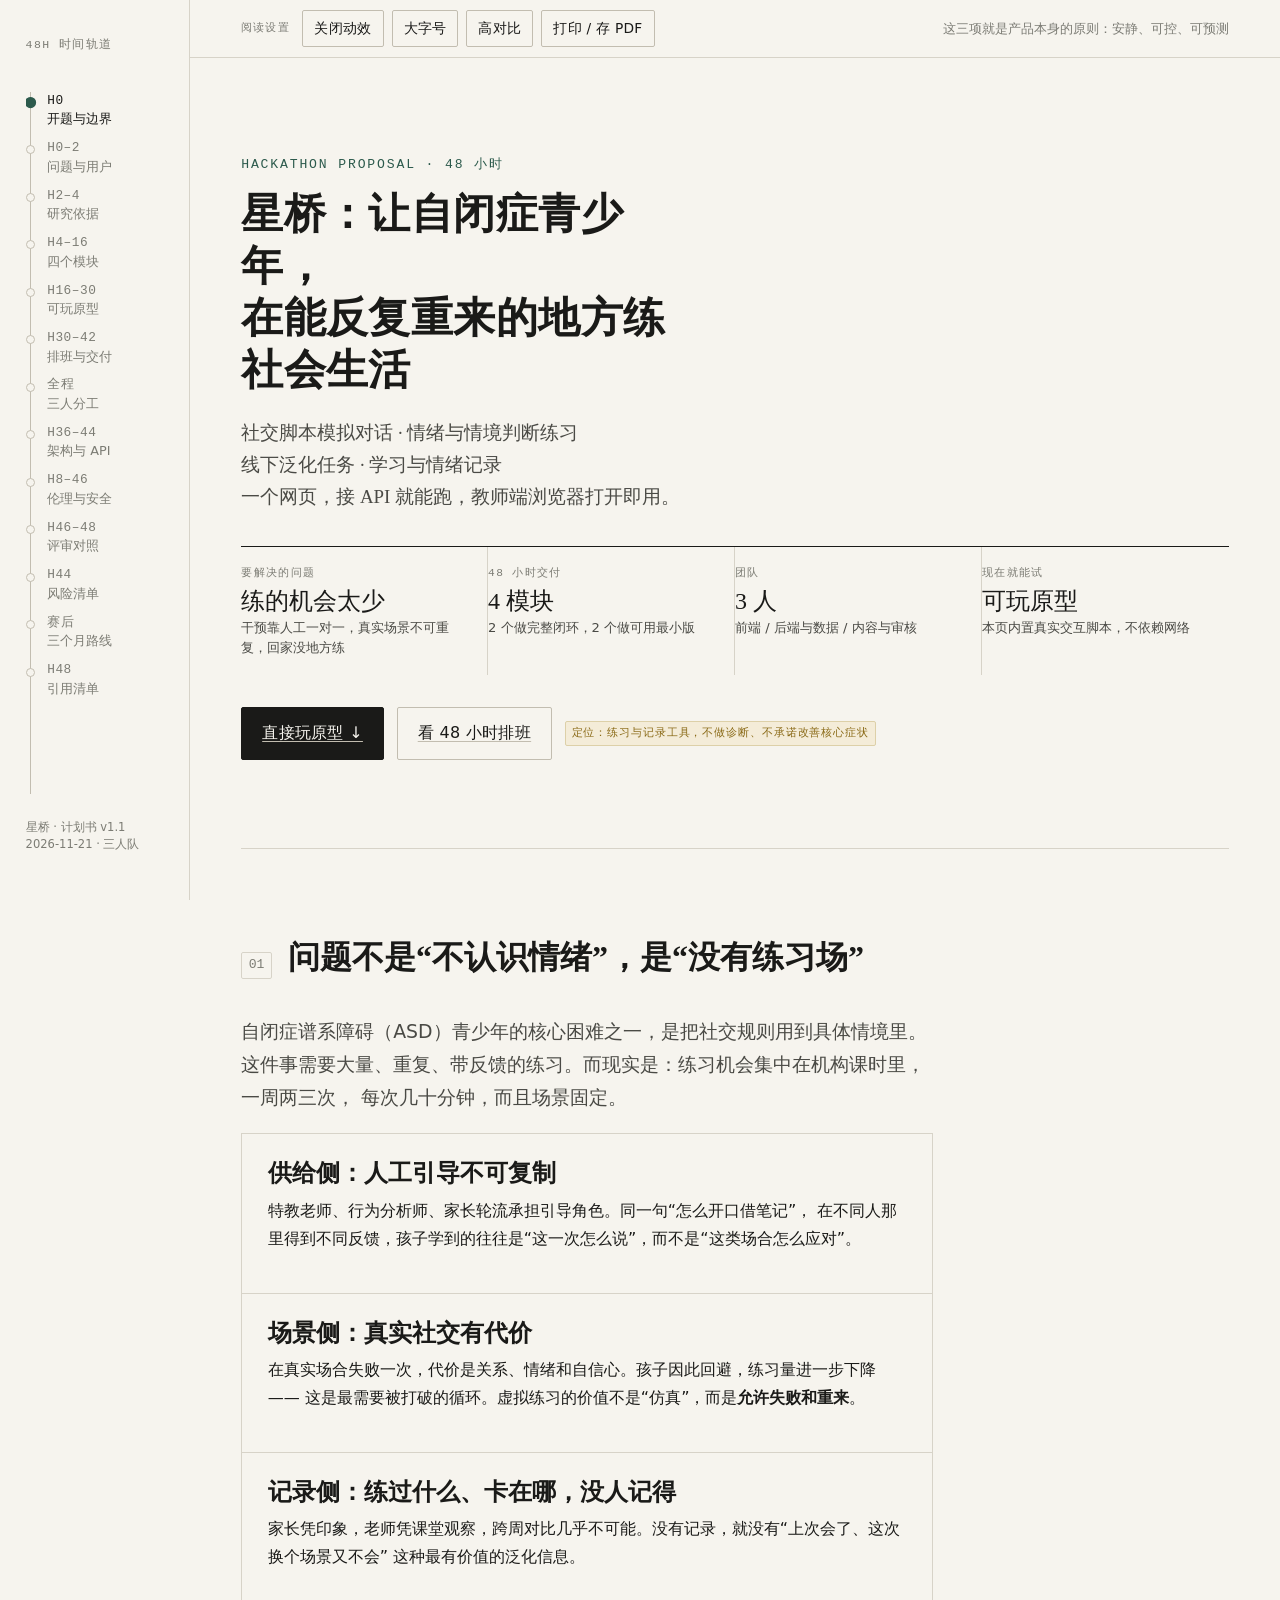
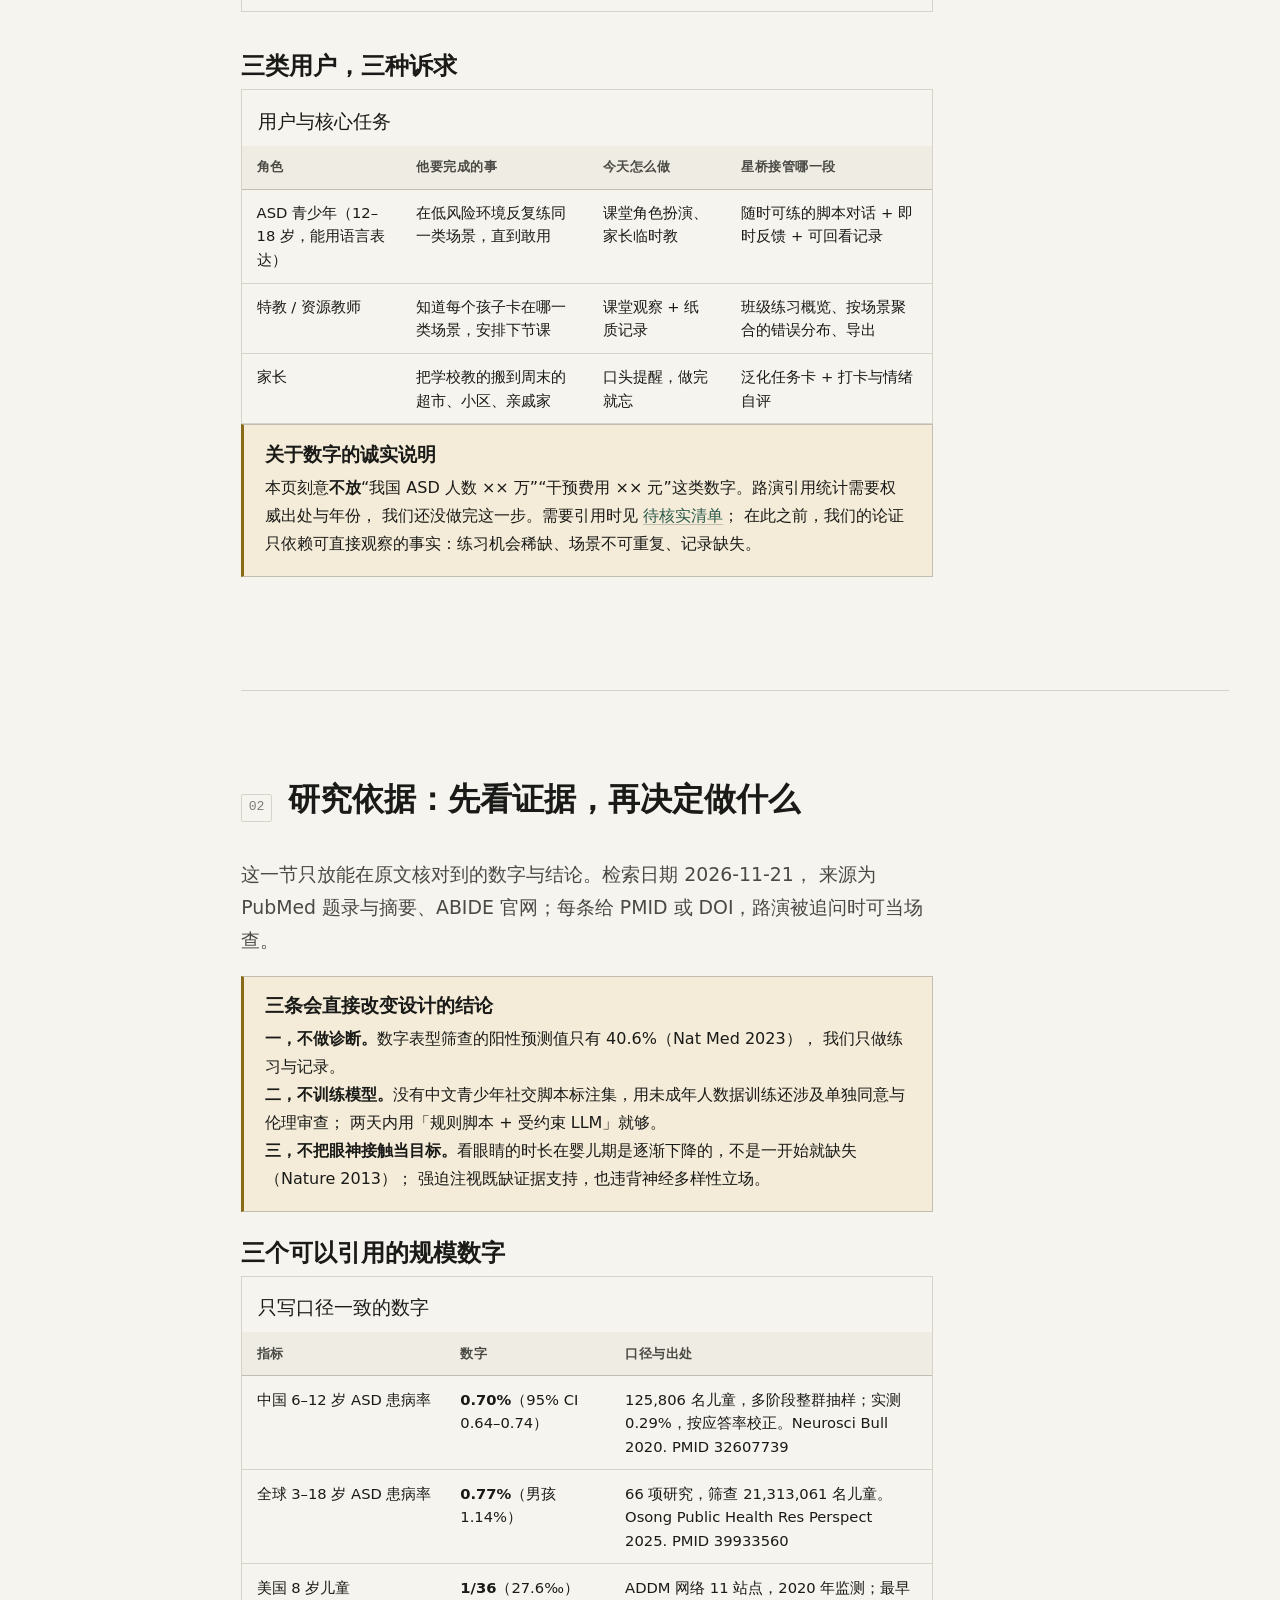
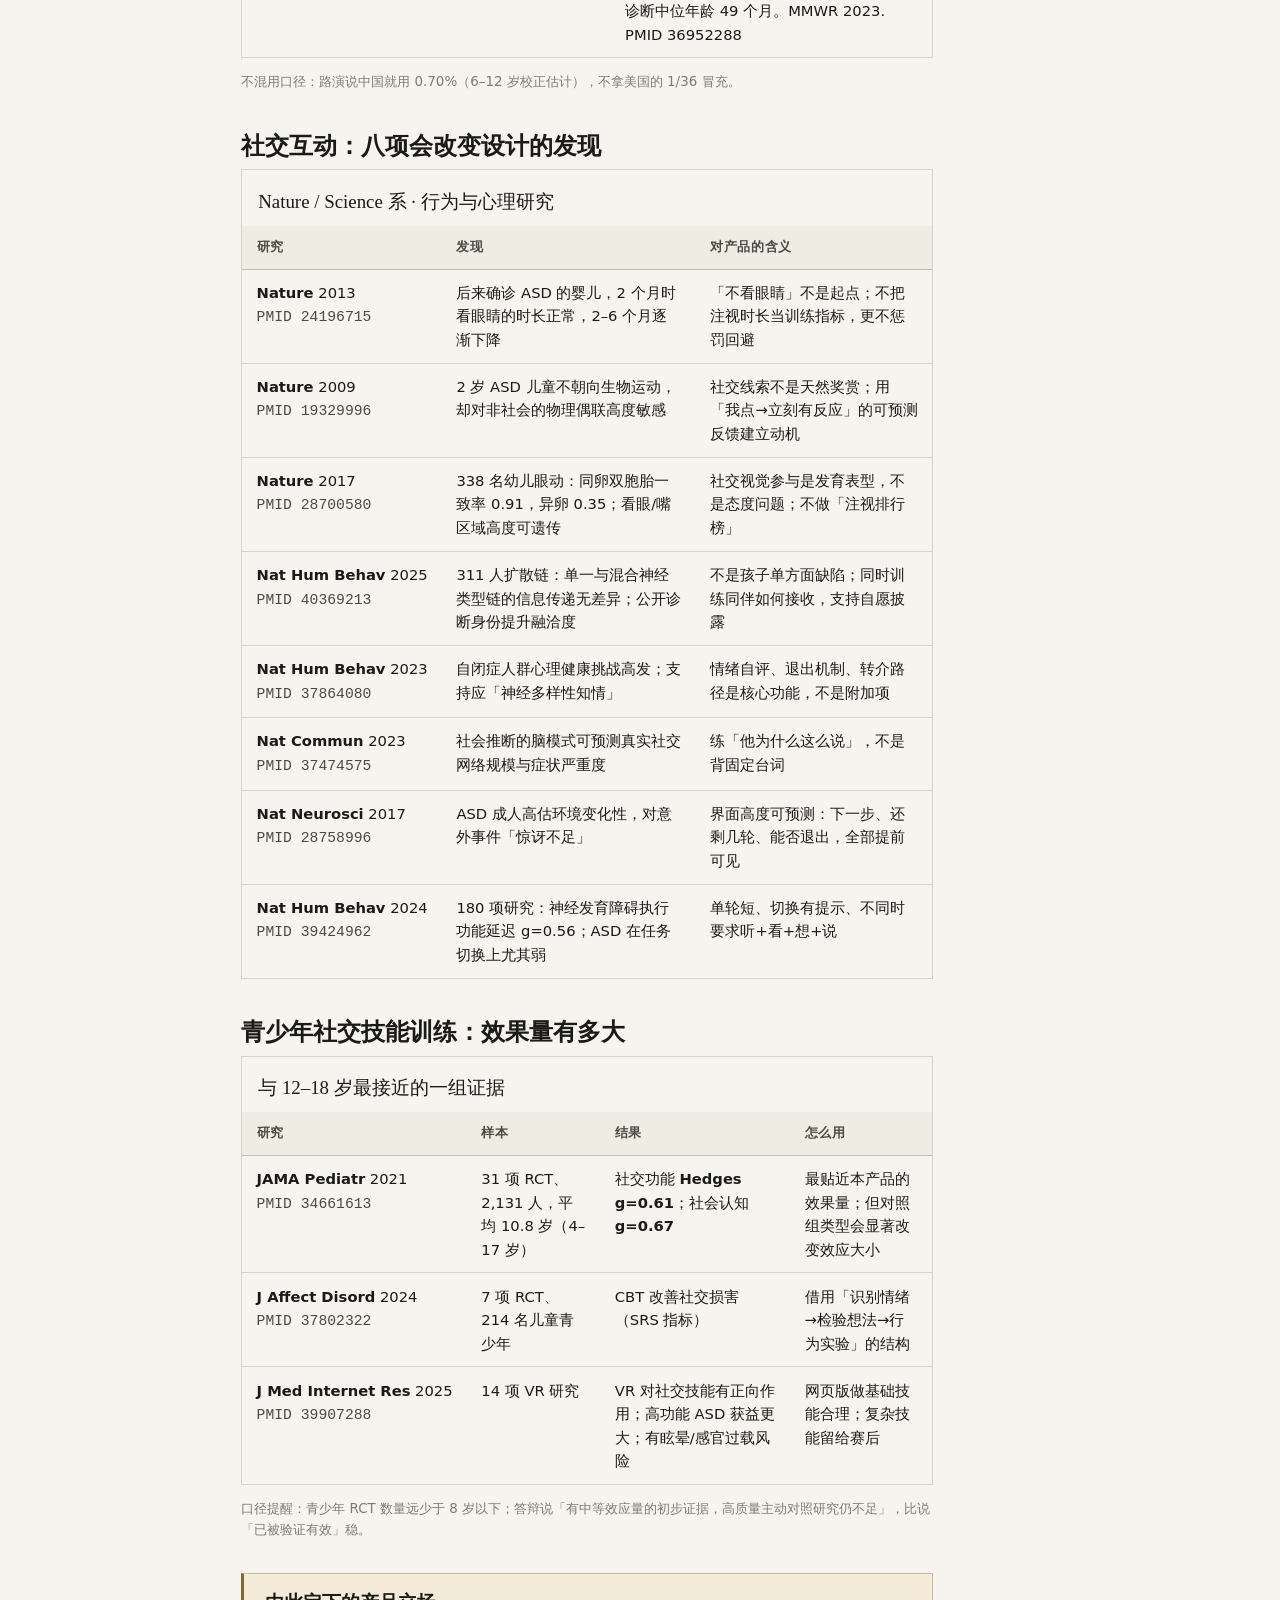
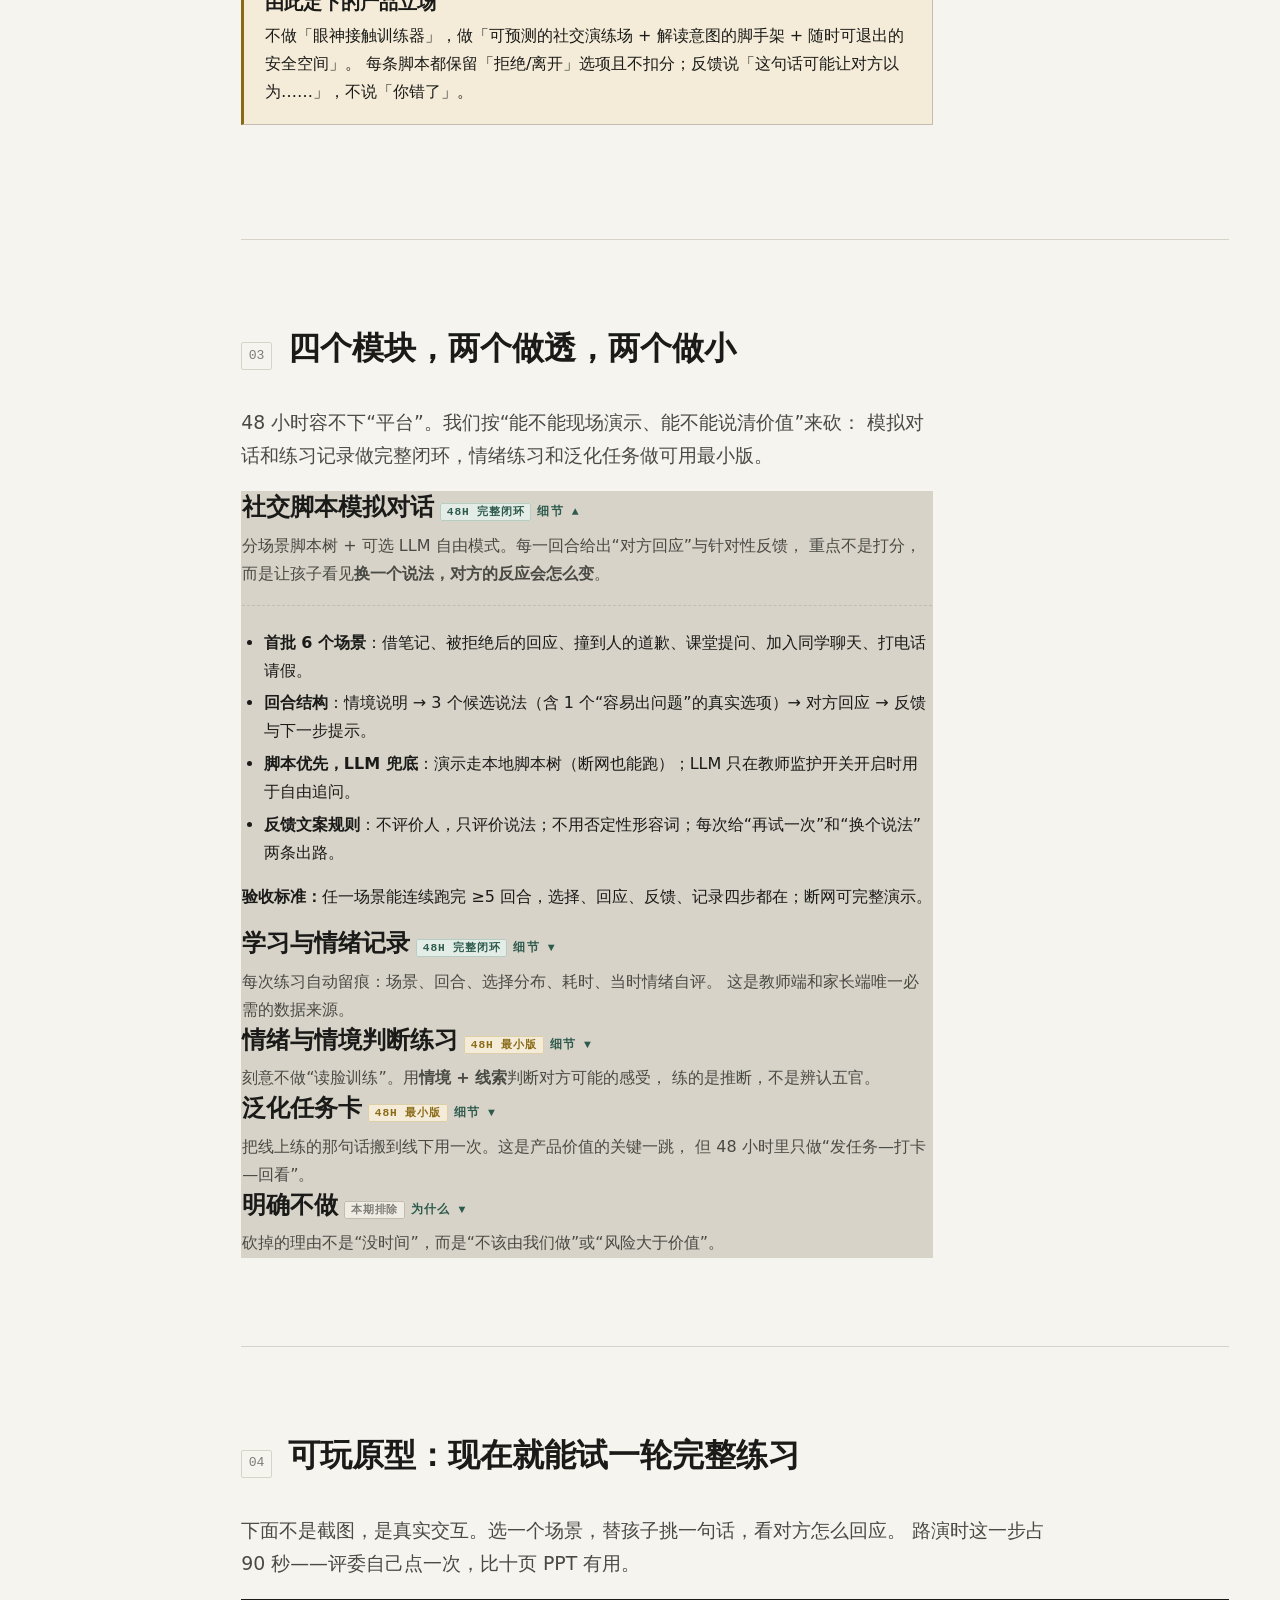
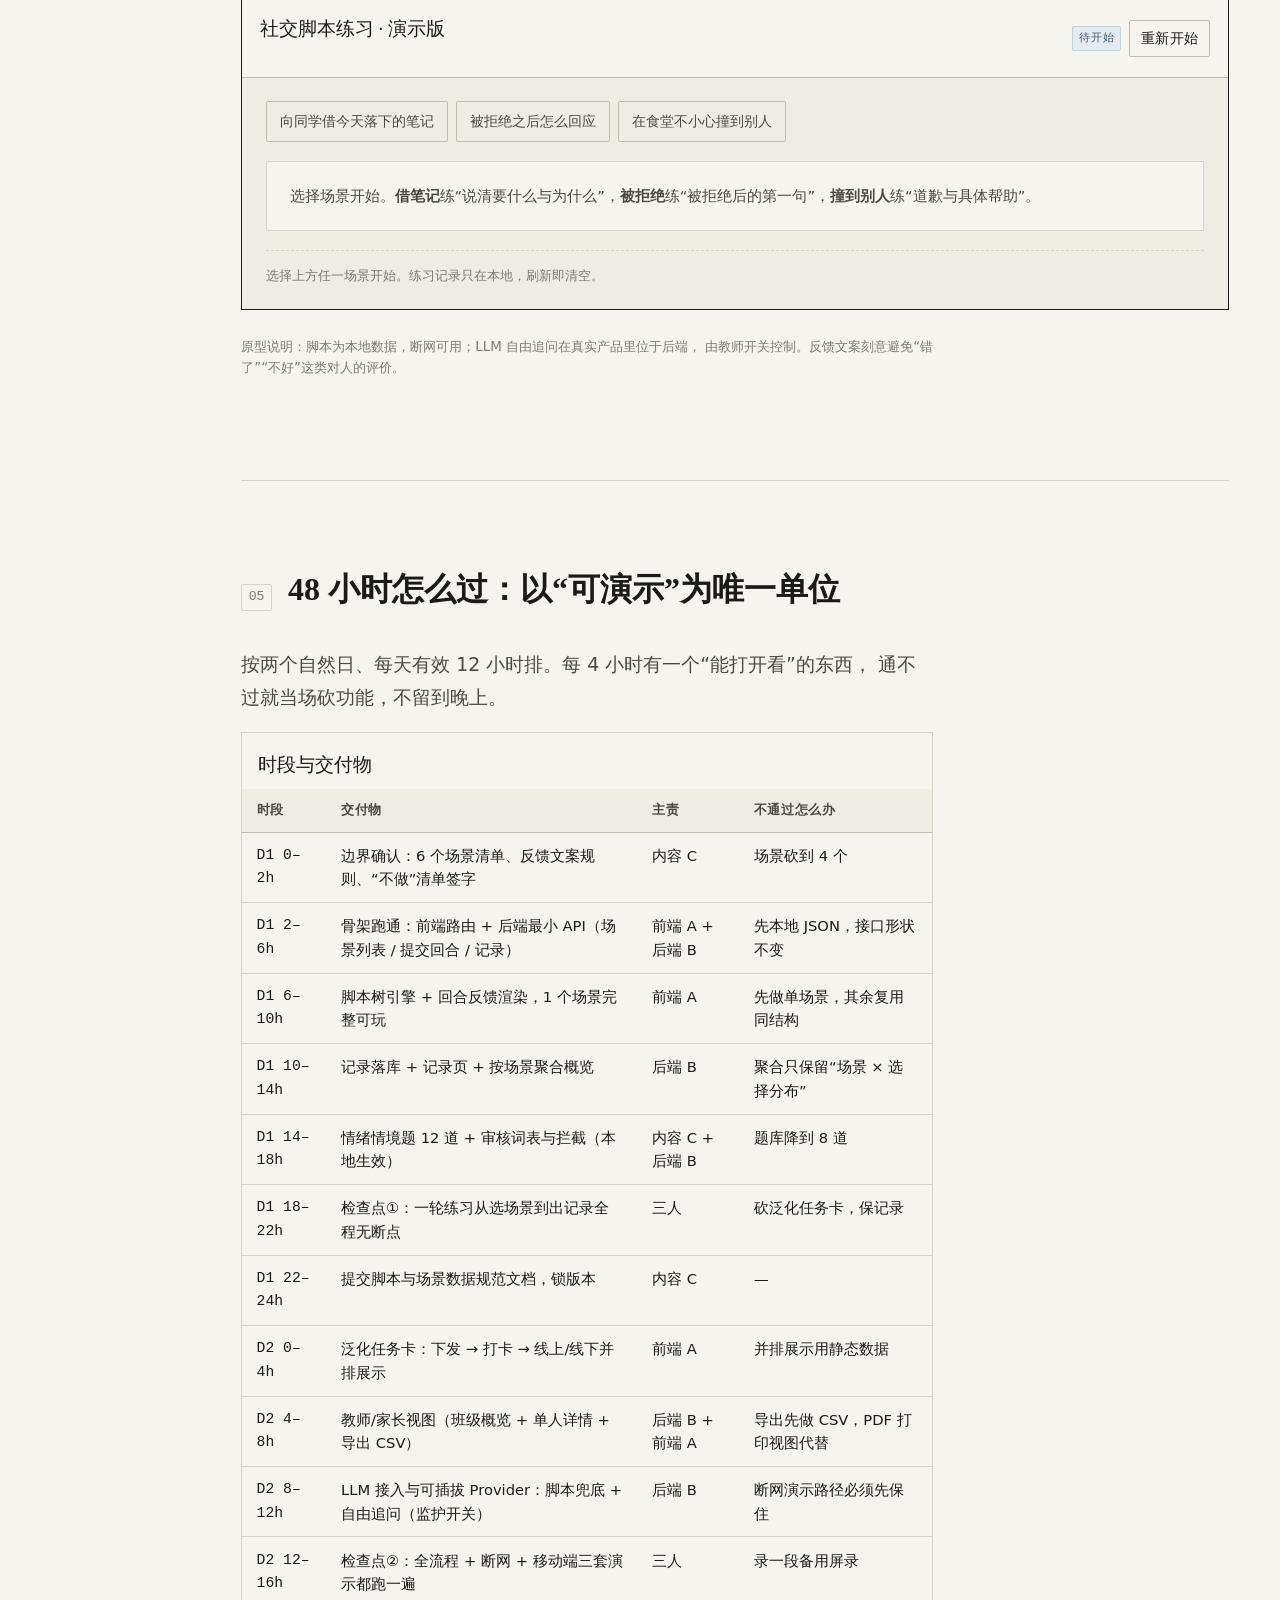
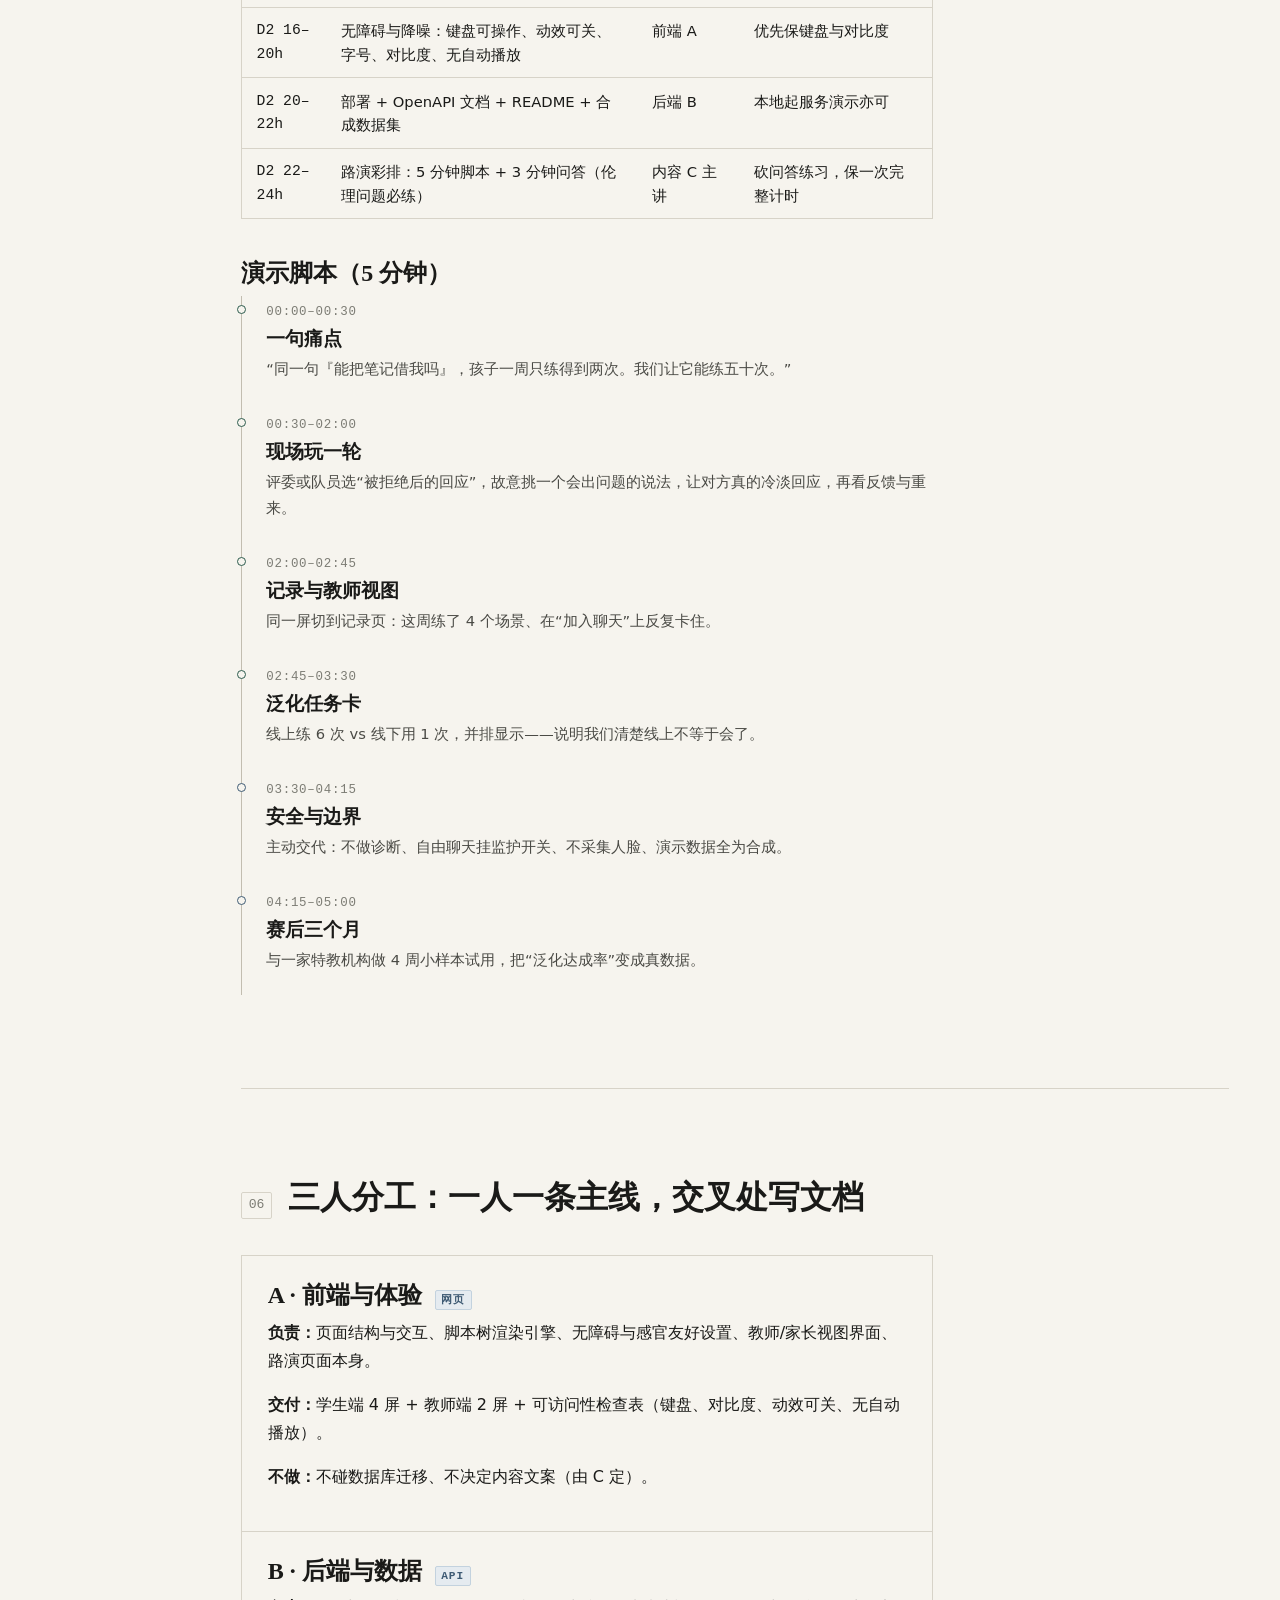
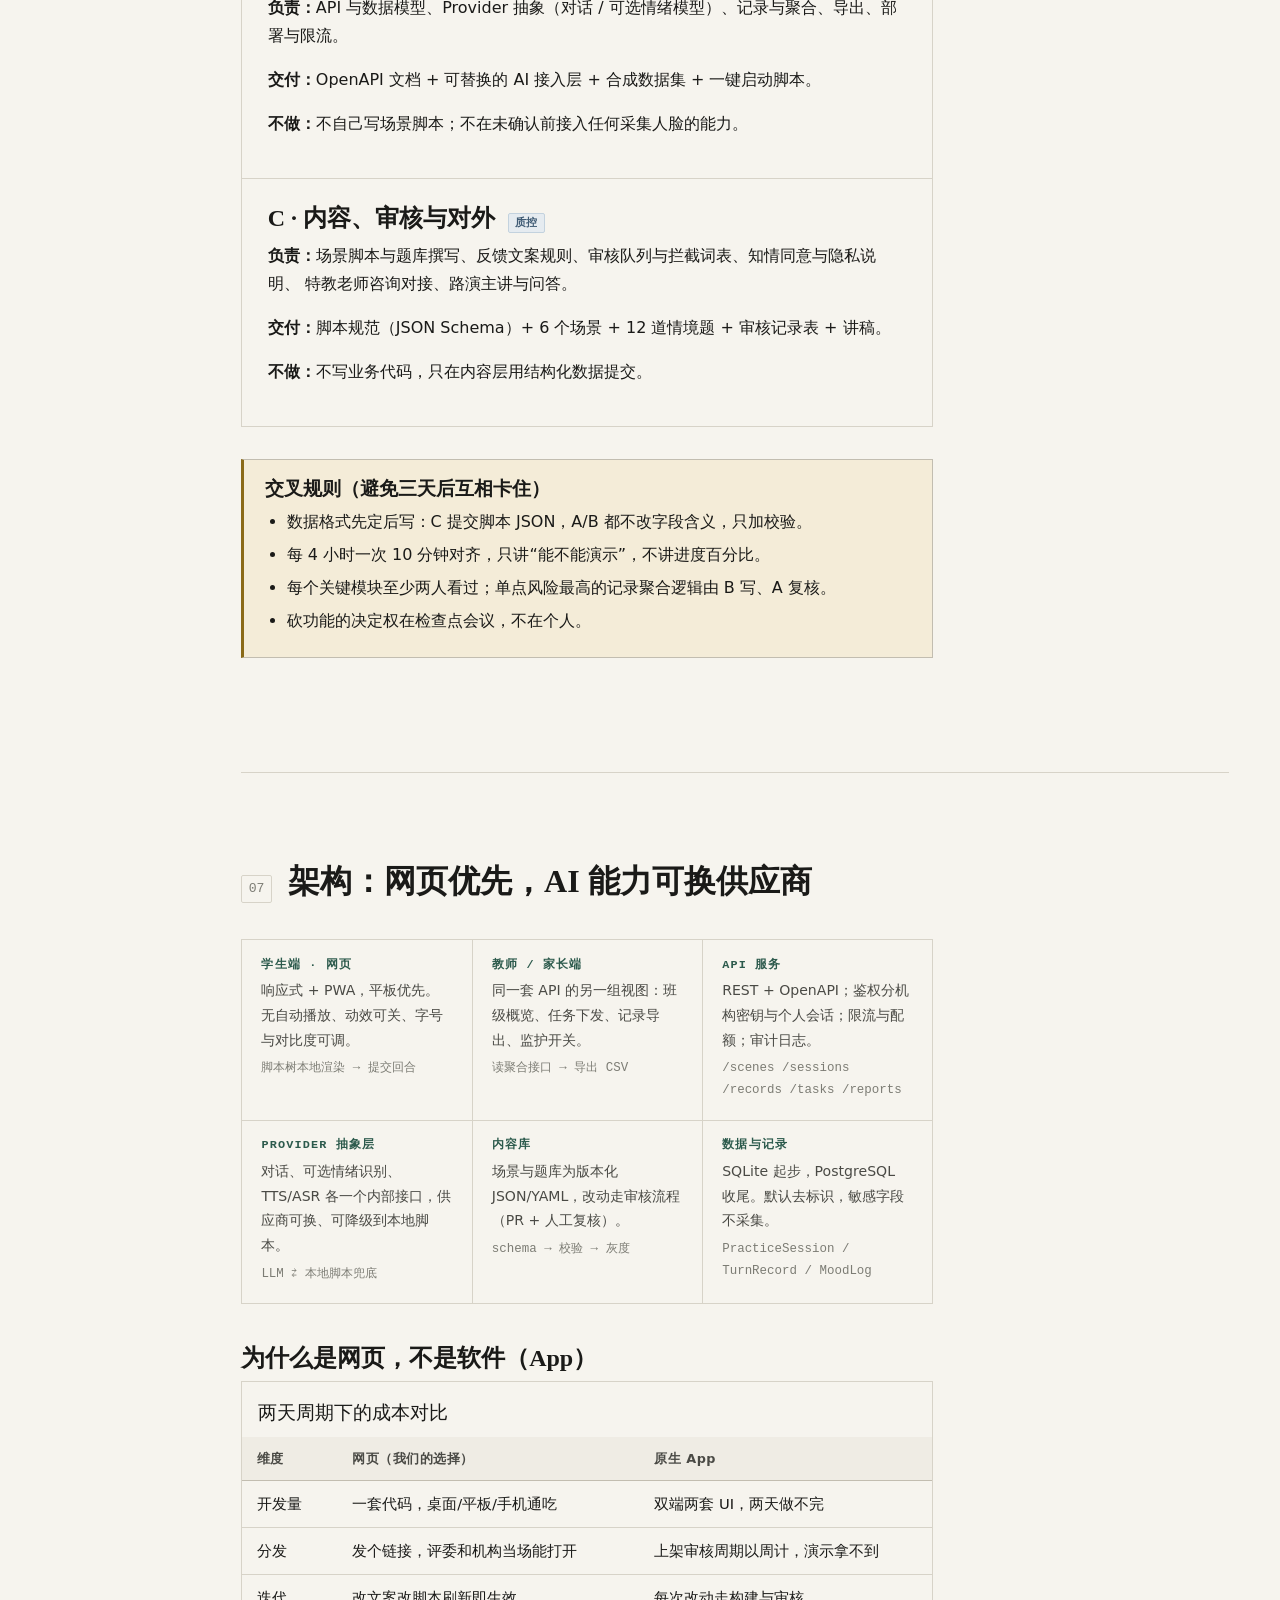
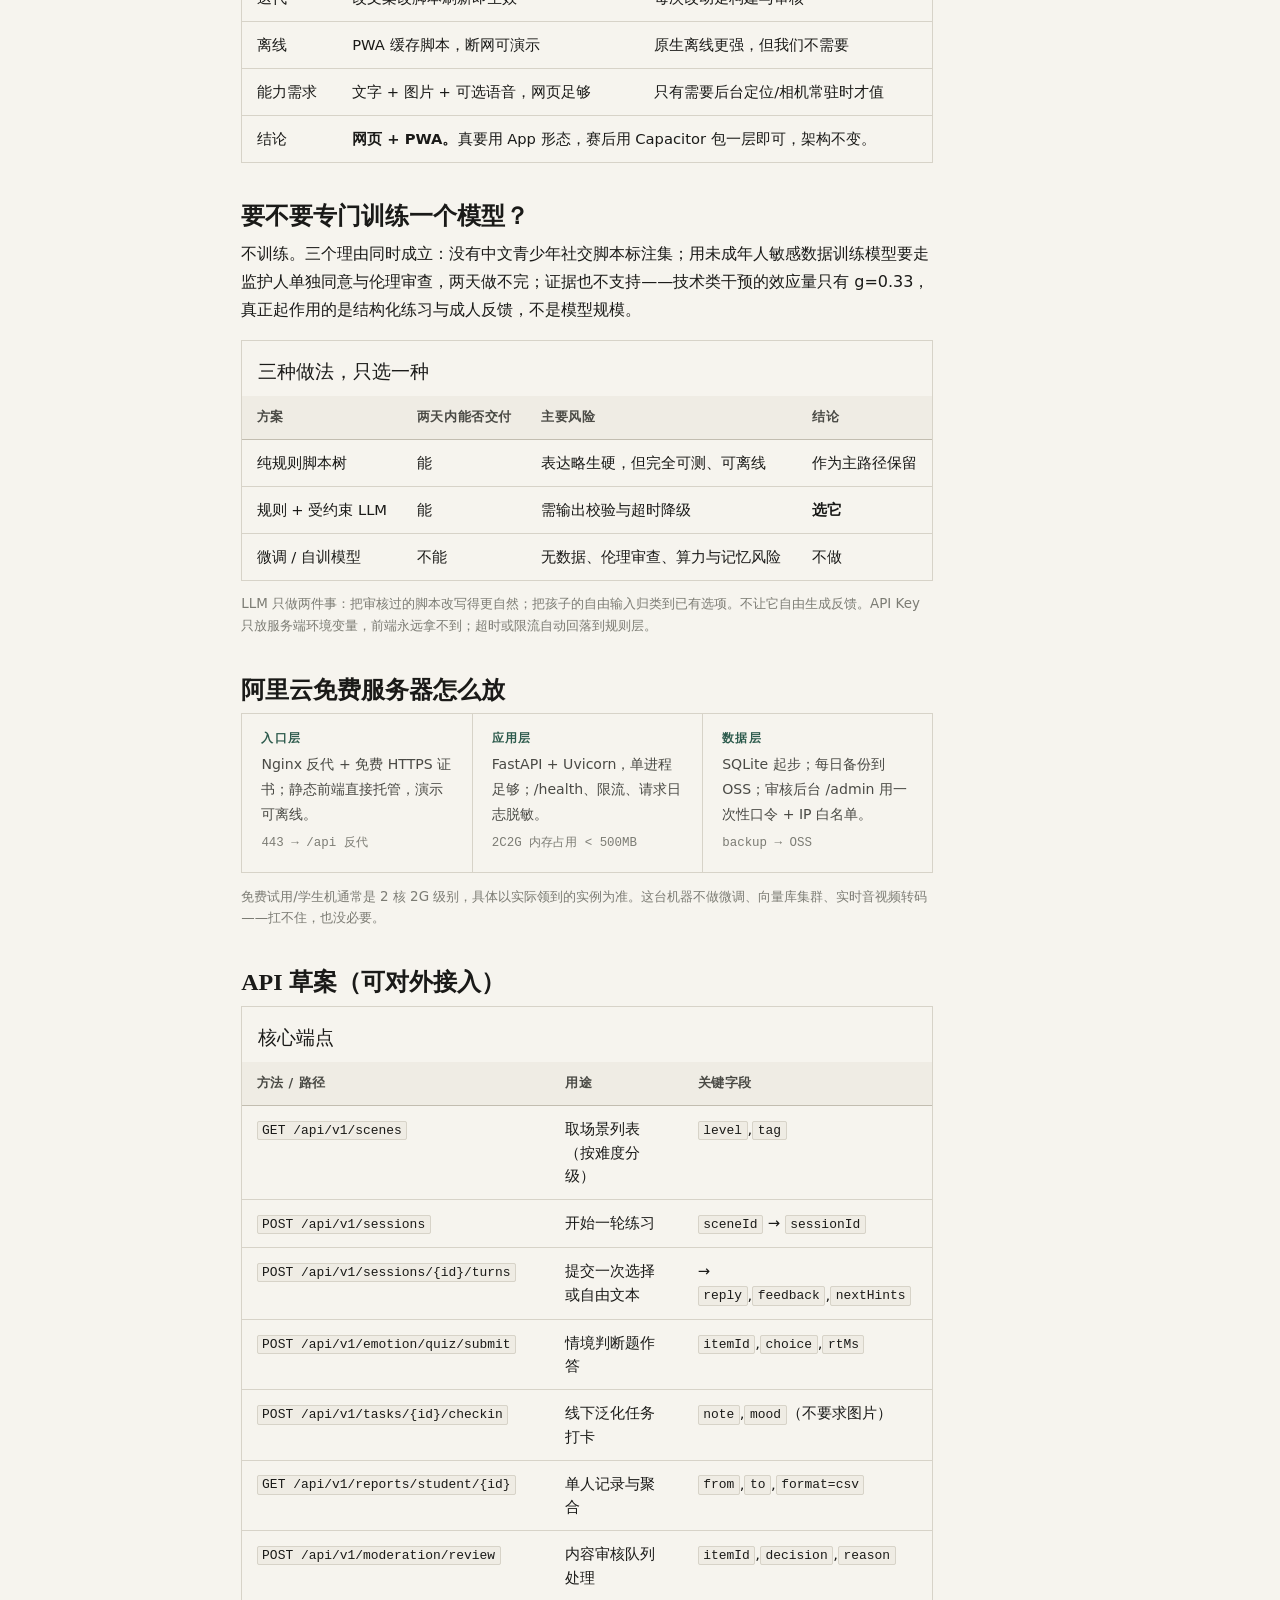
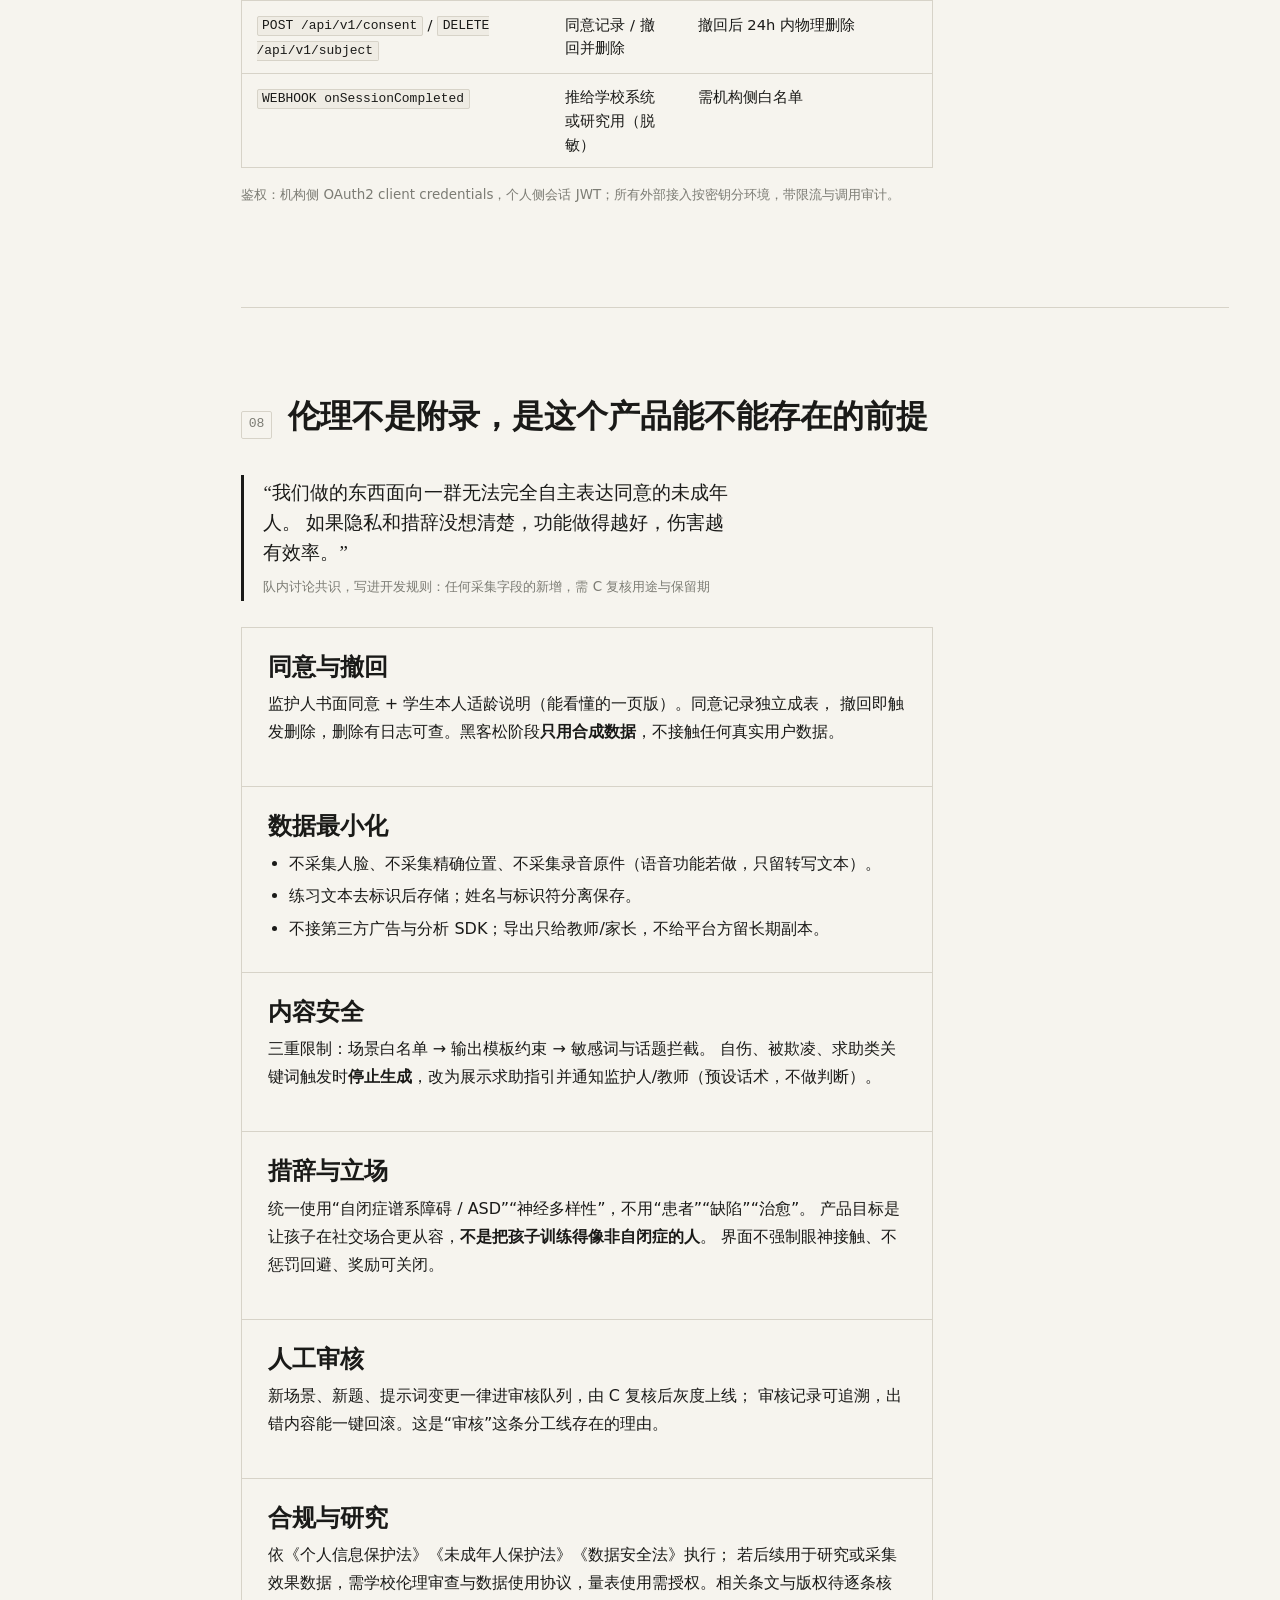
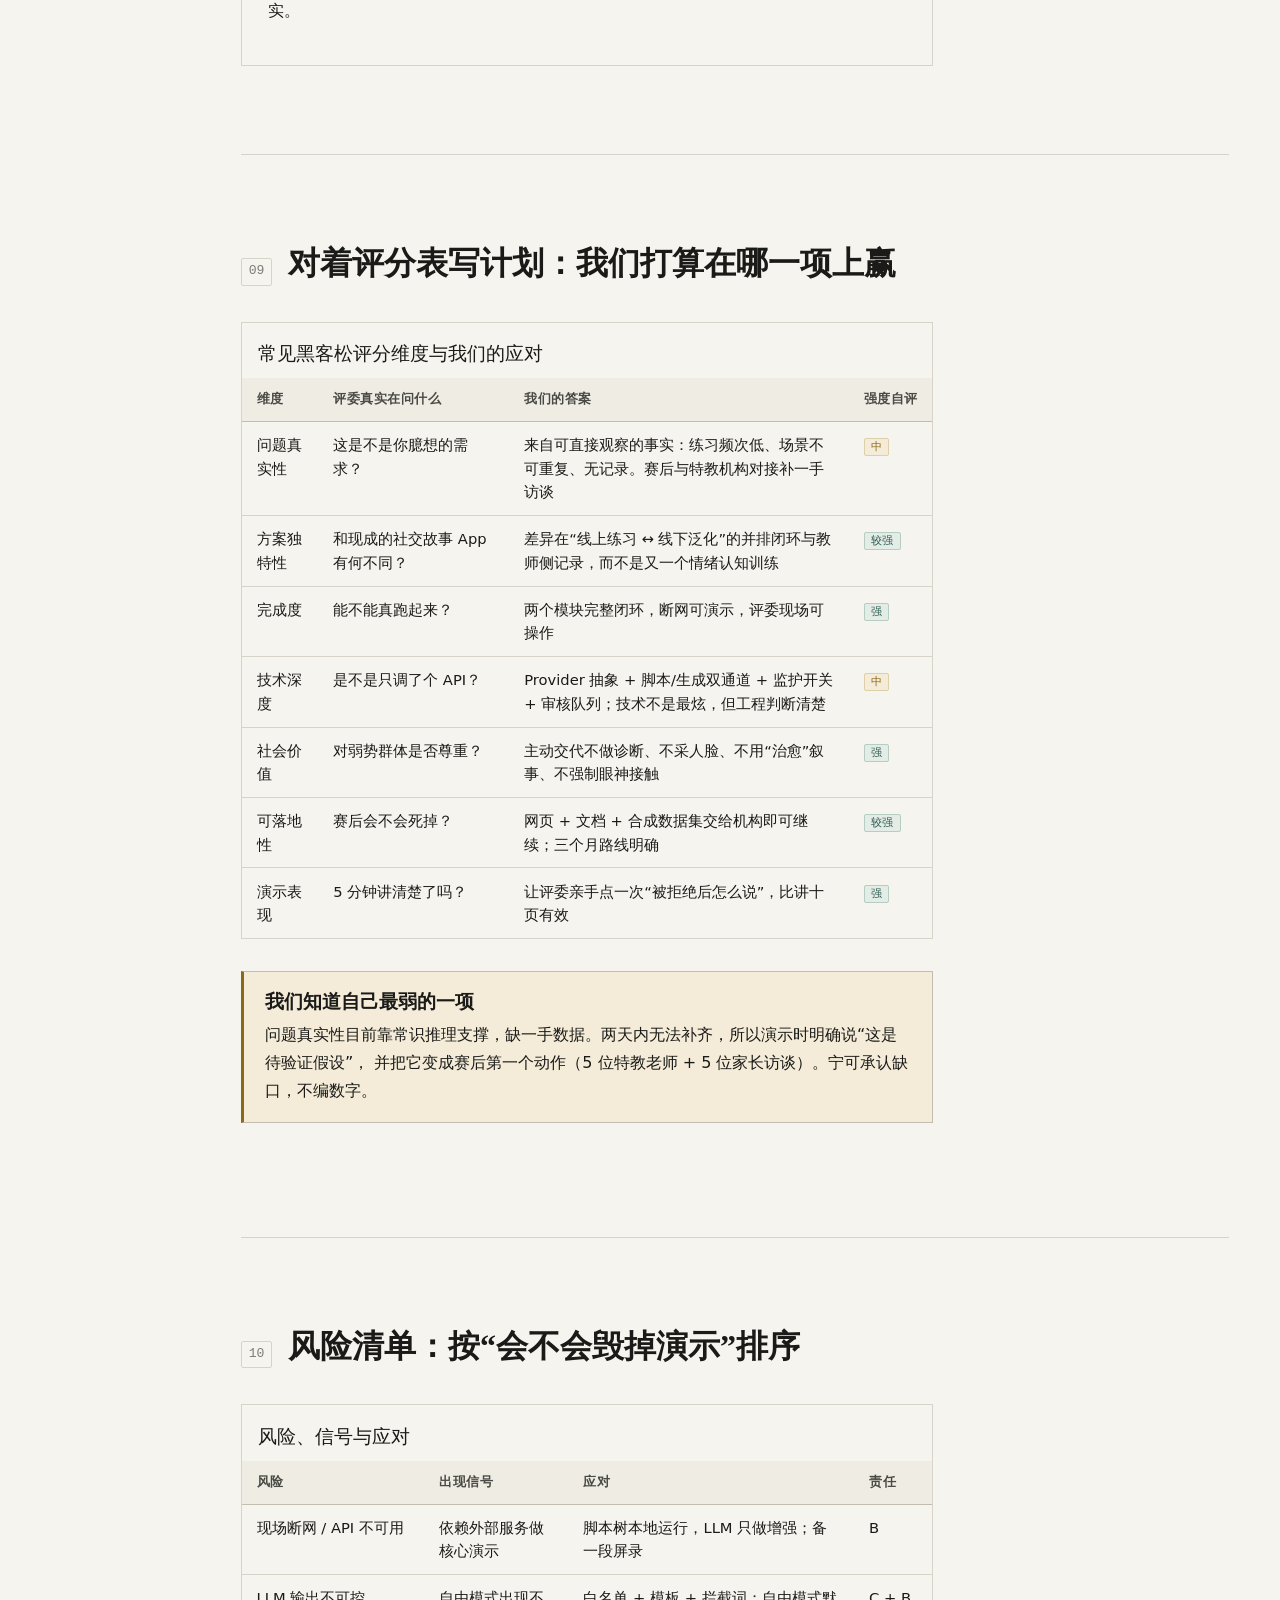
==== index.html @ 1f362ad9 "星桥：黑客松计划书、文献底稿与 FastAPI 后端 - 单文件交互计划书与社交脚本原型 - FastAPI + SQLite：同意门禁、风险升级、级联删除、小样本抑制、签名 outbox - 17 " ====
<!DOCTYPE html>
<html lang="zh-CN">
<head>
<meta charset="utf-8">
<meta name="viewport" content="width=device-width, initial-scale=1">
<title>星桥 · 48 小时黑客松计划书与可玩原型</title>
<meta name="description" content="面向自闭症谱系青少年社会生活技能练习与记录平台：问题、方案、48 小时计划、分工、技术、伦理，以及可现场操作的社交脚本原型。">
<style>
/* ---------- 设计令牌：安静、可预测、低感官刺激（与产品理念一致） ---------- */
:root{
  --paper:#f6f4ee;
  --paper-2:#efece4;
  --ink:#1a1a18;
  --ink-2:#4a4a45;
  --ink-3:#7c7c74;
  --rule:#d7d3c8;
  --rule-2:#c2bdb0;
  --pine:#2c5a4c;
  --pine-soft:#e3ece7;
  --clay:#a8502a;
  --clay-soft:#f3e6dd;
  --slate:#3f5b74;
  --slate-soft:#e5ebf0;
  --amber:#8a6a17;
  --amber-soft:#f4ecd8;
  --serif:"Noto Serif SC","Songti SC","STSong","Source Han Serif SC",serif;
  --sans:"PingFang SC","Hiragino Sans GB","Microsoft YaHei","Noto Sans SC",system-ui,sans-serif;
  --mono:"SF Mono",ui-monospace,Menlo,Consolas,monospace;
  --step--1:.82rem;
  --step-0:1rem;
  --step-1:1.18rem;
  --step-2:1.5rem;
  --step-3:2rem;
  --step-4:2.6rem;
  --measure:68ch;
  --rail:190px;
  --ease:cubic-bezier(.2,.7,.2,1);
}
*,*::before,*::after{box-sizing:border-box}
html{-webkit-text-size-adjust:100%;scroll-behavior:smooth}
body{
  margin:0;background:var(--paper);color:var(--ink);
  font-family:var(--sans);font-size:var(--step-0);line-height:1.75;
  text-rendering:optimizeLegibility;
}
body.big{font-size:1.12rem}
body.hc{--paper:#fff;--paper-2:#f2f2f2;--ink:#000;--ink-2:#1f1f1f;--ink-3:#454545;--rule:#8d8d8d;--rule-2:#5c5c5c;--pine:#124a36;--clay:#8a3d16;--slate:#1d3c55}
body.no-motion *,body.no-motion *::before,body.no-motion *::after{
  animation:none!important;transition:none!important;scroll-behavior:auto!important}
@media (prefers-reduced-motion:reduce){
  *,*::before,*::after{animation:none!important;transition:none!important}
  html{scroll-behavior:auto}
}

/* ---------- 版式 ---------- */
h1,h2,h3,h4{font-family:var(--serif);font-weight:600;line-height:1.25;margin:0}
h1{font-size:clamp(2rem,4.4vw,var(--step-4));letter-spacing:.01em}
h2{font-size:var(--step-3);margin-bottom:.4em}
h3{font-size:var(--step-2);margin-bottom:.35em}
h4{font-size:var(--step-1);margin-bottom:.3em}
p{margin:0 0 1em}
a{color:var(--pine);text-decoration-color:var(--rule-2);text-underline-offset:.18em}
a:hover{text-decoration-color:currentColor}
:where(a,button,input,summary,[tabindex]):focus-visible{
  outline:2px solid var(--clay);outline-offset:3px;border-radius:2px}
code,kbd{font-family:var(--mono);font-size:.88em;background:var(--paper-2);
  padding:.1em .35em;border:1px solid var(--rule);border-radius:2px}
ul,ol{padding-left:1.35em;margin:0 0 1em}
li{margin:.3em 0}
small{font-size:var(--step--1);color:var(--ink-2)}
.kicker{font-family:var(--mono);font-size:var(--step--1);letter-spacing:.14em;
  text-transform:uppercase;color:var(--pine);margin:0 0 .9em}
.lede{font-size:var(--step-1);color:var(--ink-2);max-width:var(--measure)}
.num{font-family:var(--mono);font-variant-numeric:tabular-nums}

/* ---------- 骨架：左侧 48h 轨道 + 主内容 ---------- */
.shell{display:grid;grid-template-columns:var(--rail) minmax(0,1fr);
  align-items:start;max-width:1320px;margin:0 auto;min-width:0}
.rail{position:sticky;top:0;height:100vh;padding:2.2rem 1.4rem 2.2rem 1.6rem;
  border-right:1px solid var(--rule);display:flex;flex-direction:column;gap:1rem;
  background:linear-gradient(var(--paper),var(--paper))}
.rail .rail-head{font-family:var(--mono);font-size:.72rem;letter-spacing:.12em;
  color:var(--ink-3);text-transform:uppercase}
.track{list-style:none;margin:0;padding:0;position:relative;flex:1;overflow-y:auto}
.track::before{content:"";position:absolute;left:4px;top:.55em;bottom:.55em;
  width:1px;background:var(--rule-2)}
.track li{position:relative;padding:.1rem 0 .1rem 1.35rem;margin:.45rem 0;
  font-size:.8rem;line-height:1.45;color:var(--ink-3);cursor:pointer;
  transition:color .25s var(--ease)}
.track li::before{content:"";position:absolute;left:0;top:.62em;width:9px;height:9px;
  border:1px solid var(--rule-2);background:var(--paper);border-radius:50%;
  transition:background .25s var(--ease),border-color .25s var(--ease),transform .25s var(--ease)}
.track li .t{font-family:var(--mono);display:block;letter-spacing:.04em}
.track li .l{display:block}
.track li:hover{color:var(--ink-2)}
.track li[aria-current="true"]{color:var(--ink)}
.track li[aria-current="true"]::before{background:var(--pine);border-color:var(--pine);
  transform:scale(1.25)}
.rail .rail-foot{font-size:.72rem;color:var(--ink-3);line-height:1.5}
main{padding:0 clamp(1.2rem,4vw,3.6rem) 6rem;min-width:0}

/* ---------- 区块 ---------- */
section{padding:clamp(3rem,7vw,5.5rem) 0;border-bottom:1px solid var(--rule);scroll-margin-top:1rem}
section:last-of-type{border-bottom:0}
.wrap{max-width:var(--measure)}
.wide{max-width:none}
.sec-head{display:flex;align-items:baseline;gap:1rem;margin-bottom:1.6rem;flex-wrap:wrap}
.sec-head .idx{font-family:var(--mono);font-size:var(--step--1);color:var(--ink-3);
  border:1px solid var(--rule);padding:.1em .5em;border-radius:2px}

/* ---------- 首屏 ---------- */
.hero{padding-top:clamp(3.4rem,8vw,6rem);border-bottom:1px solid var(--rule)}
.hero h1{max-width:22ch;margin-bottom:.5em}
.hero .sub{font-family:var(--serif);font-size:var(--step-1);color:var(--ink-2);
  max-width:52ch;margin-bottom:2rem;line-height:1.7}
.facts{display:grid;grid-template-columns:repeat(auto-fit,minmax(170px,1fr));
  gap:0;border-top:1px solid var(--ink);margin-bottom:2rem}
.facts div{padding:1.1rem 1.2rem 1.1rem 0;border-right:1px solid var(--rule)}
.facts div:last-child{border-right:0}
.facts .k{font-family:var(--mono);font-size:.7rem;letter-spacing:.12em;
  text-transform:uppercase;color:var(--ink-3);display:block;margin-bottom:.35em}
.facts .v{font-family:var(--serif);font-size:var(--step-2);line-height:1.1;display:block}
.facts .n{font-size:.82rem;color:var(--ink-2);display:block;margin-top:.3em;line-height:1.5}
.cta-row{display:flex;gap:.8rem;flex-wrap:wrap;align-items:center}

/* ---------- 控件 ---------- */
button{font:inherit;cursor:pointer}
.btn{background:var(--ink);color:var(--paper);border:1px solid var(--ink);
  padding:.72em 1.25em;border-radius:2px;letter-spacing:.02em;
  transition:background .2s var(--ease),transform .2s var(--ease)}
.btn:hover{background:#000}
.btn:active{transform:translateY(1px)}
.btn-ghost{background:transparent;color:var(--ink);border:1px solid var(--rule-2)}
.btn-ghost:hover{background:var(--paper-2)}
.btn-sm{padding:.42em .8em;font-size:.86rem}
.chip{font-family:var(--mono);font-size:.7rem;letter-spacing:.08em;text-transform:uppercase;
  border:1px solid var(--rule-2);padding:.18em .5em;border-radius:2px;color:var(--ink-2);
  white-space:nowrap}
.chip.go{background:var(--pine-soft);border-color:#b6cdc2;color:var(--pine)}
.chip.cond{background:var(--amber-soft);border-color:#ddd0a8;color:var(--amber)}
.chip.no{background:var(--paper-2);color:var(--ink-3)}
.chip.demo{background:var(--slate-soft);border-color:#c3d2de;color:var(--slate)}

/* ---------- 工具条（无障碍开关，真生效） ---------- */
.toolbar{position:sticky;top:0;z-index:20;display:flex;gap:.5rem;align-items:center;
  flex-wrap:wrap;padding:.6rem clamp(1.2rem,4vw,3.6rem);
  background:rgba(246,244,238,.94);backdrop-filter:blur(6px);
  border-bottom:1px solid var(--rule);margin:0 calc(-1*clamp(1.2rem,4vw,3.6rem))}
.toolbar span.lbl{font-family:var(--mono);font-size:.7rem;letter-spacing:.1em;
  text-transform:uppercase;color:var(--ink-3);margin-right:.3rem}
.toolbar button[aria-pressed="true"]{background:var(--pine);color:#fff;border-color:var(--pine)}

/* ---------- 卡片与列表 ---------- */
.stack{display:grid;gap:1px;background:var(--rule);border:1px solid var(--rule)}
.stack>article{background:var(--paper);padding:1.5rem 1.6rem}
.stack>article>h3{display:flex;gap:.8rem;align-items:baseline;flex-wrap:wrap}
.disclose summary{cursor:pointer;list-style:none}
.disclose summary::-webkit-details-marker{display:none}
.disclose summary .more{font-family:var(--mono);font-size:.72rem;letter-spacing:.1em;
  text-transform:uppercase;color:var(--pine)}
.disclose[open] summary .more::after{content:" ▲"}
.disclose summary .more::after{content:" ▼"}
.disclose .body{margin-top:1.1rem;padding-top:1.1rem;border-top:1px dashed var(--rule-2)}

/* ---------- 表格 ---------- */
.tbl-scroll{overflow-x:auto;border:1px solid var(--rule);background:var(--paper)}
table{border-collapse:collapse;width:100%;font-size:.92rem;min-width:520px}
caption{text-align:left;padding:.9rem 1rem .5rem;font-family:var(--serif);
  font-size:var(--step-1);color:var(--ink)}
th,td{padding:.7rem .9rem;border-bottom:1px solid var(--rule);vertical-align:top;
  text-align:left;line-height:1.6}
thead th{background:var(--paper-2);font-weight:600;font-size:.8rem;letter-spacing:.04em;
  color:var(--ink-2);border-bottom:1px solid var(--rule-2);white-space:nowrap}
tbody tr:last-child td{border-bottom:0}
tbody tr:hover{background:#fbfaf6}
td .num{color:var(--ink-2)}
.tbl-evidence td:first-child{white-space:nowrap}
.tbl-evidence td .num{white-space:nowrap}

/* ---------- 时间线 ---------- */
.tl{list-style:none;margin:0;padding:0;border-left:1px solid var(--rule-2)}
.tl>li{padding:0 0 1.4rem 1.5rem;position:relative}
.tl>li::before{content:"";position:absolute;left:-5px;top:.55em;width:9px;height:9px;
  background:var(--paper);border:1px solid var(--rule-2);border-radius:50%}
.tl>li[data-day="1"]::before{border-color:var(--pine)}
.tl>li[data-day="2"]::before{border-color:var(--slate)}
.tl .when{font-family:var(--mono);font-size:.78rem;letter-spacing:.06em;color:var(--ink-3)}
.tl h4{margin:.15em 0 .3em}
.tl p{margin:0;font-size:.92rem;color:var(--ink-2)}
.tl .who{display:inline-flex;gap:.4rem;margin-top:.4rem;flex-wrap:wrap}

/* ---------- 原型 ---------- */
.proto{border:1px solid var(--ink);background:var(--paper-2)}
.proto-bar{display:flex;justify-content:space-between;align-items:center;gap:1rem;
  padding:.8rem 1.1rem;border-bottom:1px solid var(--rule-2);background:var(--paper);
  flex-wrap:wrap}
.proto-bar .name{font-family:var(--serif);font-size:var(--step-1)}
.proto-body{padding:1.4rem 1.5rem;display:grid;gap:1.2rem}
.scenes{display:flex;gap:.5rem;flex-wrap:wrap}
.scene-btn{background:transparent;border:1px solid var(--rule-2);padding:.5em .9em;
  border-radius:2px;font-size:.9rem;color:var(--ink-2)}
.scene-btn[aria-pressed="true"]{background:var(--ink);color:var(--paper);border-color:var(--ink)}
.stage{background:var(--paper);border:1px solid var(--rule);padding:1.3rem 1.4rem}
.stage .scene-desc{font-size:.92rem;color:var(--ink-2);margin-bottom:1rem;
  padding-bottom:.9rem;border-bottom:1px dashed var(--rule)}
.line{display:grid;grid-template-columns:auto 1fr;gap:.8rem;margin:0 0 1rem;align-items:start}
.line .who{font-family:var(--mono);font-size:.72rem;letter-spacing:.08em;text-transform:uppercase;
  padding-top:.35em;color:var(--ink-3);min-width:3.4em}
.line .say{background:var(--paper-2);border:1px solid var(--rule);padding:.7rem .9rem;
  border-radius:2px;max-width:52ch}
.line.them .say{background:var(--slate-soft);border-color:#cdd9e3}
.opts{display:grid;gap:.6rem;margin-top:.4rem}
.opt{text-align:left;background:var(--paper);border:1px solid var(--rule-2);
  padding:.7rem .9rem;border-radius:2px;transition:border-color .2s var(--ease),background .2s var(--ease)}
.opt:hover:not(:disabled){border-color:var(--ink);background:#fbfaf6}
.opt:disabled{opacity:.42;cursor:default}
.opt.picked{opacity:1;border-color:var(--ink);border-left:3px solid var(--pine);
  background:var(--paper)}
.opt.picked .tag::after{content:" · 你选的"}
.opt .tag{font-family:var(--mono);font-size:.7rem;letter-spacing:.08em;color:var(--ink-3);
  display:block;margin-bottom:.25em}
.feedback{border-left:3px solid var(--pine);background:var(--pine-soft);
  padding:.9rem 1.1rem;font-size:.94rem}
.feedback.warn{border-left-color:var(--clay);background:var(--clay-soft)}
.tally{display:flex;gap:1.4rem;flex-wrap:wrap;font-size:.86rem;color:var(--ink-2);
  border-top:1px dashed var(--rule);padding-top:.9rem}
.tally b{font-family:var(--mono);font-size:1.05rem;color:var(--ink);display:block}
.note{font-size:.84rem;color:var(--ink-3);line-height:1.6}

/* ---------- 架构图 ---------- */
.arch{display:grid;gap:1px;background:var(--rule);border:1px solid var(--rule);
  grid-template-columns:repeat(auto-fit,minmax(210px,1fr))}
.arch div{background:var(--paper);padding:1.1rem 1.2rem}
.arch div h4{font-family:var(--mono);font-size:.74rem;letter-spacing:.1em;
  text-transform:uppercase;color:var(--pine);margin-bottom:.5em}
.arch div p{margin:0;font-size:.88rem;color:var(--ink-2)}
.arch div .flow{font-family:var(--mono);font-size:.78rem;color:var(--ink-3);margin-top:.5em}

/* ---------- 引用块 / 诚实标注 ---------- */
.callout{border:1px solid var(--rule-2);border-left:3px solid var(--amber);
  background:var(--amber-soft);padding:1.1rem 1.3rem;margin:0 0 1.6rem}
.callout h4{margin-bottom:.4em}
.callout p:last-child{margin-bottom:0}
.quote{font-family:var(--serif);font-size:var(--step-1);line-height:1.6;
  border-left:3px solid var(--ink);padding:.2rem 0 .2rem 1.2rem;margin:0 0 1.6rem;max-width:52ch}
.quote cite{display:block;font-family:var(--sans);font-size:.84rem;color:var(--ink-3);
  font-style:normal;margin-top:.6em}

/* ---------- 页脚 ---------- */
footer{padding:3rem 0 0;border-top:1px solid var(--ink);display:grid;gap:1.4rem;
  grid-template-columns:repeat(auto-fit,minmax(200px,1fr))}
footer .col p{font-size:.86rem;color:var(--ink-2);margin:0}
footer .col .h{font-family:var(--mono);font-size:.7rem;letter-spacing:.12em;
  text-transform:uppercase;color:var(--ink-3);margin-bottom:.5em}

/* ---------- 滚动入场（可关） ---------- */
@keyframes rise{from{opacity:0;transform:translateY(14px)}to{opacity:1;transform:none}}
.reveal{animation:rise .5s var(--ease) both}

/* ---------- 响应式：窄屏重排优先级，不是等比缩小 ---------- */
@media (max-width:760px){
  .hero h1 br{display:none}
  .hero h1{max-width:16ch}
}
@media (max-width:900px){
  .shell{grid-template-columns:minmax(0,1fr)}
  .rail{position:static;height:auto;border-right:0;border-bottom:1px solid var(--rule);
    padding:1.2rem clamp(1.2rem,4vw,3.6rem);min-width:0}
  .track{display:flex;gap:.4rem;overflow-x:auto;padding-bottom:.4rem;flex:none;min-width:0}
  .track::before{display:none}
  .track li{padding:.3rem .7rem;border:1px solid var(--rule);border-radius:2px;
    margin:0;font-size:.76rem;flex:0 0 auto}
  .track li::before{display:none}
  .track li .t{display:inline;margin-right:.4em}
  .rail .rail-foot{display:none}
  main{padding-top:0}
  .facts div{border-right:0;border-bottom:1px solid var(--rule);padding-right:0}
  .toolbar .note{display:none}
  .proto-body,.stage{padding:1rem 1.1rem}
  .arch{grid-template-columns:minmax(0,1fr)}
  .line{grid-template-columns:1fr}
  .line .who{padding-top:0}
}
@media print{
  :root{--paper:#fff}
  body{font-size:10.5pt;line-height:1.55}
  .rail,.toolbar,.cta-row,.scenes,.opts,.proto-bar .btns{display:none!important}
  .shell{grid-template-columns:1fr;max-width:none}
  main{padding:0}
  section{padding:1.2rem 0;border-bottom:1px solid #ccc;break-inside:avoid}
  .proto{border-color:#333}
  .stage,.line .say{background:#fff}
  a{color:#000;text-decoration:none}
  .disclose{break-inside:avoid}
  .disclose[open] summary{display:none}
  .tbl-scroll{overflow:visible;border:0}
  table{min-width:0;font-size:9pt}
  th,td{padding:.35rem .45rem}
}
</style>
</head>
<body>
<div class="shell">

  <!-- 左侧：48 小时轨道，兼作章节导航 -->
  <nav class="rail" aria-label="48 小时计划与章节导航">
    <p class="rail-head">48h 时间轨道</p>
    <ol class="track" id="track">
      <li data-target="hero"><span class="t">H0</span><span class="l">开题与边界</span></li>
      <li data-target="problem"><span class="t">H0–2</span><span class="l">问题与用户</span></li>
      <li data-target="evidence"><span class="t">H2–4</span><span class="l">研究依据</span></li>
      <li data-target="product"><span class="t">H4–16</span><span class="l">四个模块</span></li>
      <li data-target="proto"><span class="t">H16–30</span><span class="l">可玩原型</span></li>
      <li data-target="plan"><span class="t">H30–42</span><span class="l">排班与交付</span></li>
      <li data-target="team"><span class="t">全程</span><span class="l">三人分工</span></li>
      <li data-target="tech"><span class="t">H36–44</span><span class="l">架构与 API</span></li>
      <li data-target="ethics"><span class="t">H8–46</span><span class="l">伦理与安全</span></li>
      <li data-target="judging"><span class="t">H46–48</span><span class="l">评审对照</span></li>
      <li data-target="risk"><span class="t">H44</span><span class="l">风险清单</span></li>
      <li data-target="after"><span class="t">赛后</span><span class="l">三个月路线</span></li>
      <li data-target="refs"><span class="t">H48</span><span class="l">引用清单</span></li>
    </ol>
    <p class="rail-foot">星桥 · 计划书 v1.1<br>2026-11-21 · 三人队</p>
  </nav>

  <main>
    <div class="toolbar" role="group" aria-label="阅读设置">
      <span class="lbl">阅读设置</span>
      <button type="button" class="btn btn-ghost btn-sm" id="tg-motion" aria-pressed="false">关闭动效</button>
      <button type="button" class="btn btn-ghost btn-sm" id="tg-size" aria-pressed="false">大字号</button>
      <button type="button" class="btn btn-ghost btn-sm" id="tg-contrast" aria-pressed="false">高对比</button>
      <button type="button" class="btn btn-ghost btn-sm" id="tg-print">打印 / 存 PDF</button>
      <span class="note" style="margin-left:auto">这三项就是产品本身的原则：安静、可控、可预测</span>
    </div>

    <!-- 首屏 -->
    <section class="hero" id="hero">
      <p class="kicker">Hackathon Proposal · 48 小时</p>
      <h1>星桥：让自闭症青少年，<br>在<b>能反复重来</b>的地方练社会生活</h1>
      <p class="sub">社交脚本模拟对话 · 情绪与情境判断练习<br>线下泛化任务 · 学习与情绪记录<br>
        一个网页，接 API 就能跑，教师端浏览器打开即用。</p>
      <div class="facts">
        <div><span class="k">要解决的问题</span><span class="v">练的机会太少</span>
          <span class="n">干预靠人工一对一，真实场景不可重复，回家没地方练</span></div>
        <div><span class="k">48 小时交付</span><span class="v num">4 模块</span>
          <span class="n">2 个做完整闭环，2 个做可用最小版</span></div>
        <div><span class="k">团队</span><span class="v num">3 人</span>
          <span class="n">前端 / 后端与数据 / 内容与审核</span></div>
        <div><span class="k">现在就能试</span><span class="v">可玩原型</span>
          <span class="n">本页内置真实交互脚本，不依赖网络</span></div>
      </div>
      <div class="cta-row">
        <a class="btn" href="#proto">直接玩原型 ↓</a>
        <a class="btn btn-ghost" href="#plan">看 48 小时排班</a>
        <span class="chip cond">定位：练习与记录工具，不做诊断、不承诺改善核心症状</span>
      </div>
    </section>

    <!-- 问题 -->
    <section id="problem">
      <div class="sec-head"><span class="idx num">01</span><h2>问题不是“不认识情绪”，是“没有练习场”</h2></div>
      <div class="wrap">
        <p class="lede">自闭症谱系障碍（ASD）青少年的核心困难之一，是把社交规则用到具体情境里。
          这件事需要大量、重复、带反馈的练习。而现实是：练习机会集中在机构课时里，一周两三次，
          每次几十分钟，而且场景固定。</p>
        <div class="stack">
          <article>
            <h3>供给侧：人工引导不可复制</h3>
            <p>特教老师、行为分析师、家长轮流承担引导角色。同一句“怎么开口借笔记”，
              在不同人那里得到不同反馈，孩子学到的往往是“这一次怎么说”，而不是“这类场合怎么应对”。</p>
          </article>
          <article>
            <h3>场景侧：真实社交有代价</h3>
            <p>在真实场合失败一次，代价是关系、情绪和自信心。孩子因此回避，练习量进一步下降——
              这是最需要被打破的循环。虚拟练习的价值不是“仿真”，而是<b>允许失败和重来</b>。</p>
          </article>
          <article>
            <h3>记录侧：练过什么、卡在哪，没人记得</h3>
            <p>家长凭印象，老师凭课堂观察，跨周对比几乎不可能。没有记录，就没有“上次会了、这次换个场景又不会”
              这种最有价值的泛化信息。</p>
          </article>
        </div>
        <h3 style="margin-top:2.4rem">三类用户，三种诉求</h3>
        <div class="tbl-scroll">
          <table>
            <caption>用户与核心任务</caption>
            <thead><tr><th>角色</th><th>他要完成的事</th><th>今天怎么做</th><th>星桥接管哪一段</th></tr></thead>
            <tbody>
              <tr><td>ASD 青少年（12–18 岁，能用语言表达）</td>
                <td>在低风险环境反复练同一类场景，直到敢用</td>
                <td>课堂角色扮演、家长临时教</td>
                <td>随时可练的脚本对话 + 即时反馈 + 可回看记录</td></tr>
              <tr><td>特教 / 资源教师</td>
                <td>知道每个孩子卡在哪一类场景，安排下节课</td>
                <td>课堂观察 + 纸质记录</td>
                <td>班级练习概览、按场景聚合的错误分布、导出</td></tr>
              <tr><td>家长</td>
                <td>把学校教的搬到周末的超市、小区、亲戚家</td>
                <td>口头提醒，做完就忘</td>
                <td>泛化任务卡 + 打卡与情绪自评</td></tr>
            </tbody>
          </table>
        </div>
        <div class="callout">
          <h4>关于数字的诚实说明</h4>
          <p>本页刻意<b>不放</b>“我国 ASD 人数 ×× 万”“干预费用 ×× 元”这类数字。路演引用统计需要权威出处与年份，
            我们还没做完这一步。需要引用时见 <a href="#refs">待核实清单</a>；
            在此之前，我们的论证只依赖可直接观察的事实：练习机会稀缺、场景不可重复、记录缺失。</p>
        </div>
      </div>
    </section>

    <!-- 研究依据 -->
    <section id="evidence">
      <div class="sec-head"><span class="idx num">02</span><h2>研究依据：先看证据，再决定做什么</h2></div>
      <div class="wrap">
        <p class="lede">这一节只放能在原文核对到的数字与结论。检索日期 2026-11-21，
          来源为 PubMed 题录与摘要、ABIDE 官网；每条给 PMID 或 DOI，路演被追问时可当场查。</p>

        <div class="callout">
          <h4>三条会直接改变设计的结论</h4>
          <p><b>一，不做诊断。</b>数字表型筛查的阳性预测值只有 40.6%（Nat Med 2023），
            我们只做练习与记录。<br>
            <b>二，不训练模型。</b>没有中文青少年社交脚本标注集，用未成年人数据训练还涉及单独同意与伦理审查；
            两天内用「规则脚本 + 受约束 LLM」就够。<br>
            <b>三，不把眼神接触当目标。</b>看眼睛的时长在婴儿期是逐渐下降的，不是一开始就缺失（Nature 2013）；
            强迫注视既缺证据支持，也违背神经多样性立场。</p>
        </div>

        <h3>三个可以引用的规模数字</h3>
        <div class="tbl-scroll">
          <table class="tbl-evidence">
            <caption>只写口径一致的数字</caption>
            <thead><tr><th>指标</th><th>数字</th><th>口径与出处</th></tr></thead>
            <tbody>
              <tr><td>中国 6–12 岁 ASD 患病率</td><td><b>0.70%</b>（95% CI 0.64–0.74）</td>
                <td>125,806 名儿童，多阶段整群抽样；实测 0.29%，按应答率校正。Neurosci Bull 2020. PMID 32607739</td></tr>
              <tr><td>全球 3–18 岁 ASD 患病率</td><td><b>0.77%</b>（男孩 1.14%）</td>
                <td>66 项研究，筛查 21,313,061 名儿童。Osong Public Health Res Perspect 2025. PMID 39933560</td></tr>
              <tr><td>美国 8 岁儿童</td><td><b>1/36</b>（27.6‰）</td>
                <td>ADDM 网络 11 站点，2020 年监测；最早诊断中位年龄 49 个月。MMWR 2023. PMID 36952288</td></tr>
            </tbody>
          </table>
        </div>
        <p class="note" style="margin-top:.8rem">不混用口径：路演说中国就用 0.70%（6–12 岁校正估计），不拿美国的 1/36 冒充。</p>

        <h3 style="margin-top:2.4rem">社交互动：八项会改变设计的发现</h3>
        <div class="tbl-scroll">
          <table class="tbl-evidence">
            <caption>Nature / Science 系 · 行为与心理研究</caption>
            <thead><tr><th>研究</th><th>发现</th><th>对产品的含义</th></tr></thead>
            <tbody>
              <tr><td><b>Nature</b> 2013<br><span class="num">PMID 24196715</span></td>
                <td>后来确诊 ASD 的婴儿，2 个月时看眼睛的时长正常，2–6 个月逐渐下降</td>
                <td>「不看眼睛」不是起点；不把注视时长当训练指标，更不惩罚回避</td></tr>
              <tr><td><b>Nature</b> 2009<br><span class="num">PMID 19329996</span></td>
                <td>2 岁 ASD 儿童不朝向生物运动，却对非社会的物理偶联高度敏感</td>
                <td>社交线索不是天然奖赏；用「我点→立刻有反应」的可预测反馈建立动机</td></tr>
              <tr><td><b>Nature</b> 2017<br><span class="num">PMID 28700580</span></td>
                <td>338 名幼儿眼动：同卵双胞胎一致率 0.91，异卵 0.35；看眼/嘴区域高度可遗传</td>
                <td>社交视觉参与是发育表型，不是态度问题；不做「注视排行榜」</td></tr>
              <tr><td><b>Nat Hum Behav</b> 2025<br><span class="num">PMID 40369213</span></td>
                <td>311 人扩散链：单一与混合神经类型链的信息传递无差异；公开诊断身份提升融洽度</td>
                <td>不是孩子单方面缺陷；同时训练同伴如何接收，支持自愿披露</td></tr>
              <tr><td><b>Nat Hum Behav</b> 2023<br><span class="num">PMID 37864080</span></td>
                <td>自闭症人群心理健康挑战高发；支持应「神经多样性知情」</td>
                <td>情绪自评、退出机制、转介路径是核心功能，不是附加项</td></tr>
              <tr><td><b>Nat Commun</b> 2023<br><span class="num">PMID 37474575</span></td>
                <td>社会推断的脑模式可预测真实社交网络规模与症状严重度</td>
                <td>练「他为什么这么说」，不是背固定台词</td></tr>
              <tr><td><b>Nat Neurosci</b> 2017<br><span class="num">PMID 28758996</span></td>
                <td>ASD 成人高估环境变化性，对意外事件「惊讶不足」</td>
                <td>界面高度可预测：下一步、还剩几轮、能否退出，全部提前可见</td></tr>
              <tr><td><b>Nat Hum Behav</b> 2024<br><span class="num">PMID 39424962</span></td>
                <td>180 项研究：神经发育障碍执行功能延迟 g=0.56；ASD 在任务切换上尤其弱</td>
                <td>单轮短、切换有提示、不同时要求听+看+想+说</td></tr>
            </tbody>
          </table>
        </div>

        <h3 style="margin-top:2.4rem">青少年社交技能训练：效果量有多大</h3>
        <div class="tbl-scroll">
          <table class="tbl-evidence">
            <caption>与 12–18 岁最接近的一组证据</caption>
            <thead><tr><th>研究</th><th>样本</th><th>结果</th><th>怎么用</th></tr></thead>
            <tbody>
              <tr><td><b>JAMA Pediatr</b> 2021<br><span class="num">PMID 34661613</span></td>
                <td>31 项 RCT、2,131 人，平均 10.8 岁（4–17 岁）</td>
                <td>社交功能 <b>Hedges g=0.61</b>；社会认知 <b>g=0.67</b></td>
                <td>最贴近本产品的效果量；但对照组类型会显著改变效应大小</td></tr>
              <tr><td><b>J Affect Disord</b> 2024<br><span class="num">PMID 37802322</span></td>
                <td>7 项 RCT、214 名儿童青少年</td>
                <td>CBT 改善社交损害（SRS 指标）</td>
                <td>借用「识别情绪→检验想法→行为实验」的结构</td></tr>
              <tr><td><b>J Med Internet Res</b> 2025<br><span class="num">PMID 39907288</span></td>
                <td>14 项 VR 研究</td>
                <td>VR 对社交技能有正向作用；高功能 ASD 获益更大；有眩晕/感官过载风险</td>
                <td>网页版做基础技能合理；复杂技能留给赛后</td></tr>
            </tbody>
          </table>
        </div>
        <p class="note" style="margin-top:.8rem">口径提醒：青少年 RCT 数量远少于 8 岁以下；答辩说「有中等效应量的初步证据，高质量主动对照研究仍不足」，比说「已被验证有效」稳。</p>

        <div class="callout" style="margin-top:2rem">
          <h4>由此定下的产品立场</h4>
          <p>不做「眼神接触训练器」，做「可预测的社交演练场 + 解读意图的脚手架 + 随时可退出的安全空间」。
            每条脚本都保留「拒绝/离开」选项且不扣分；反馈说「这句话可能让对方以为……」，不说「你错了」。</p>
        </div>
      </div>
    </section>

    <!-- 产品 -->
    <section id="product">
      <div class="sec-head"><span class="idx num">03</span><h2>四个模块，两个做透，两个做小</h2></div>
      <div class="wrap">
        <p class="lede">48 小时容不下“平台”。我们按“能不能现场演示、能不能说清价值”来砍：
          模拟对话和练习记录做完整闭环，情绪练习和泛化任务做可用最小版。</p>
        <div class="stack">
          <details class="disclose" open>
            <summary><article style="padding:0">
              <h3>社交脚本模拟对话 <span class="chip go">48h 完整闭环</span> <span class="more">细节</span></h3>
              <p style="margin:.6em 0 0;color:var(--ink-2)">分场景脚本树 + 可选 LLM 自由模式。每一回合给出“对方回应”与针对性反馈，
                重点不是打分，而是让孩子看见<b>换一个说法，对方的反应会怎么变</b>。</p>
            </article></summary>
            <div class="body">
              <ul>
                <li><b>首批 6 个场景</b>：借笔记、被拒绝后的回应、撞到人的道歉、课堂提问、加入同学聊天、打电话请假。</li>
                <li><b>回合结构</b>：情境说明 → 3 个候选说法（含 1 个“容易出问题”的真实选项）→ 对方回应 → 反馈与下一步提示。</li>
                <li><b>脚本优先，LLM 兜底</b>：演示走本地脚本树（断网也能跑）；LLM 只在教师监护开关开启时用于自由追问。</li>
                <li><b>反馈文案规则</b>：不评价人，只评价说法；不用否定性形容词；每次给“再试一次”和“换个说法”两条出路。</li>
              </ul>
              <p><b>验收标准：</b>任一场景能连续跑完 ≥5 回合，选择、回应、反馈、记录四步都在；断网可完整演示。</p>
            </div>
          </details>
          <details class="disclose">
            <summary><article style="padding:0">
              <h3>学习与情绪记录 <span class="chip go">48h 完整闭环</span> <span class="more">细节</span></h3>
              <p style="margin:.6em 0 0;color:var(--ink-2)">每次练习自动留痕：场景、回合、选择分布、耗时、当时情绪自评。
                这是教师端和家长端唯一必需的数据来源。</p>
            </article></summary>
            <div class="body">
              <ul>
                <li>情绪自评用<b>五档图形量表</b>（很不安 → 很平静），不要求写文字，降低表达负担。</li>
                <li>记录页只回答三个问题：练了什么、和上次比怎样、下次建议练什么。</li>
                <li>导出 CSV / 打印视图，方便老师贴进个别化教育计划（IEP）材料。</li>
                <li>记录默认<b>不含可识别信息</b>，演示用合成数据。</li>
              </ul>
              <p><b>验收标准：</b>完成一轮练习后，记录条目出现在列表与概览中，且能按场景聚合。</p>
            </div>
          </details>
          <details class="disclose">
            <summary><article style="padding:0">
              <h3>情绪与情境判断练习 <span class="chip cond">48h 最小版</span> <span class="more">细节</span></h3>
              <p style="margin:.6em 0 0;color:var(--ink-2)">刻意不做“读脸训练”。用<b>情境 + 线索</b>判断对方可能的感受，
                练的是推断，不是辨认五官。</p>
            </article></summary>
            <div class="body">
              <ul>
                <li>题库 12–20 题：一段情境描述 + 4 个情绪选项 + 一句线索提示。</li>
                <li>答错不弹红叉，只补一句“还有另一种可能：……”。</li>
                <li>不用真人人脸照片：插画或文字情境，减少隐私与“被扫描”的不适。</li>
                <li>可选的人脸情绪模型只作为辅助反馈，<b>不做身份识别、不存原图</b>。</li>
              </ul>
              <p><b>为什么这样设计：</b>ASD 情绪识别训练能否迁移到真实社交，文献结论并不一致。
                我们不宣称“提高共情”，只记录“这类情境判断的正确率与反应时是否随练习变化”。</p>
            </div>
          </details>
          <details class="disclose">
            <summary><article style="padding:0">
              <h3>泛化任务卡 <span class="chip cond">48h 最小版</span> <span class="more">细节</span></h3>
              <p style="margin:.6em 0 0;color:var(--ink-2)">把线上练的那句话搬到线下用一次。这是产品价值的关键一跳，
                但 48 小时里只做“发任务—打卡—回看”。</p>
            </article></summary>
            <div class="body">
              <ul>
                <li>教师从场景库一键下发，例如“本周在食堂向一位同学说一句话”。</li>
                <li>打卡方式：一句话描述 + 情绪自评（不强制拍照，避免隐私与压力）。</li>
                <li>记录页把“线上练了几次”和“线下用了几次”并排显示——这是我们最想给评委看的一张图。</li>
              </ul>
              <p><b>验收标准：</b>下发→打卡→并排展示三步可演示。</p>
            </div>
          </details>
          <details class="disclose">
            <summary><article style="padding:0">
              <h3>明确不做 <span class="chip no">本期排除</span> <span class="more">为什么</span></h3>
              <p style="margin:.6em 0 0;color:var(--ink-2)">砍掉的理由不是“没时间”，而是“不该由我们做”或“风险大于价值”。</p>
            </article></summary>
            <div class="body">
              <ul>
                <li><b>诊断与筛查量表结论</b>：没有临床资质与授权，不做任何“是否 ASD”“严重程度”输出。</li>
                <li><b>无边界自由聊天</b>：面向未成年人的开放对话不可控，自由模式必须挂在教师监护开关下。</li>
                <li><b>眼神接触训练</b>：把“看眼睛”当目标是错误的干预方向，我们不内置。</li>
                <li><b>强激励与连续打卡惩罚</b>：不做断签提醒、排行榜、成瘾式奖励；奖励低刺激且可关闭。</li>
                <li><b>多人房间 / 同伴演练</b>：需要教师在场才安全，放到赛后。</li>
                <li><b>原生 App</b>：双端开发 + 上架审核 + 推送，三人两天做不完；网页 + PWA 足够。</li>
              </ul>
            </div>
          </details>
        </div>
      </div>
    </section>

    <!-- 原型 -->
    <section id="proto" class="wide">
      <div class="sec-head"><span class="idx num">04</span><h2>可玩原型：现在就能试一轮完整练习</h2></div>
      <div class="wrap" style="max-width:none">
        <p class="lede">下面不是截图，是真实交互。选一个场景，替孩子挑一句话，看对方怎么回应。
          路演时这一步占 90 秒——评委自己点一次，比十页 PPT 有用。</p>
      </div>
      <div class="proto" id="proto-root">
        <div class="proto-bar">
          <p class="name">社交脚本练习 · 演示版</p>
          <div class="btns" style="display:flex;gap:.5rem;align-items:center;flex-wrap:wrap">
            <span class="chip demo" id="proto-state">待开始</span>
            <button type="button" class="btn btn-ghost btn-sm" id="proto-reset">重新开始</button>
          </div>
        </div>
        <div class="proto-body">
          <div class="scenes" role="group" aria-label="选择场景" id="scene-list"></div>
          <div class="stage" id="stage" aria-live="polite"></div>
          <div class="tally" id="tally" aria-label="本次练习小结"></div>
        </div>
      </div>
      <div class="wrap" style="margin-top:1.6rem">
        <p class="note">原型说明：脚本为本地数据，断网可用；LLM 自由追问在真实产品里位于后端，
          由教师开关控制。反馈文案刻意避免“错了”“不好”这类对人的评价。</p>
      </div>
    </section>

    <!-- 48 小时计划 -->
    <section id="plan">
      <div class="sec-head"><span class="idx num">05</span><h2>48 小时怎么过：以“可演示”为唯一单位</h2></div>
      <div class="wrap">
        <p class="lede">按两个自然日、每天有效 12 小时排。每 4 小时有一个“能打开看”的东西，
          通不过就当场砍功能，不留到晚上。</p>
        <div class="tbl-scroll">
          <table>
            <caption>时段与交付物</caption>
            <thead><tr><th>时段</th><th>交付物</th><th>主责</th><th>不通过怎么办</th></tr></thead>
            <tbody>
              <tr><td class="num">D1 0–2h</td><td>边界确认：6 个场景清单、反馈文案规则、“不做”清单签字</td><td>内容 C</td>
                <td>场景砍到 4 个</td></tr>
              <tr><td class="num">D1 2–6h</td><td>骨架跑通：前端路由 + 后端最小 API（场景列表 / 提交回合 / 记录）</td><td>前端 A + 后端 B</td>
                <td>先本地 JSON，接口形状不变</td></tr>
              <tr><td class="num">D1 6–10h</td><td>脚本树引擎 + 回合反馈渲染，1 个场景完整可玩</td><td>前端 A</td>
                <td>先做单场景，其余复用同结构</td></tr>
              <tr><td class="num">D1 10–14h</td><td>记录落库 + 记录页 + 按场景聚合概览</td><td>后端 B</td>
                <td>聚合只保留“场景 × 选择分布”</td></tr>
              <tr><td class="num">D1 14–18h</td><td>情绪情境题 12 道 + 审核词表与拦截（本地生效）</td><td>内容 C + 后端 B</td>
                <td>题库降到 8 道</td></tr>
              <tr><td class="num">D1 18–22h</td><td>检查点①：一轮练习从选场景到出记录全程无断点</td><td>三人</td>
                <td>砍泛化任务卡，保记录</td></tr>
              <tr><td class="num">D1 22–24h</td><td>提交脚本与场景数据规范文档，锁版本</td><td>内容 C</td><td>—</td></tr>
              <tr><td class="num">D2 0–4h</td><td>泛化任务卡：下发 → 打卡 → 线上/线下并排展示</td><td>前端 A</td>
                <td>并排展示用静态数据</td></tr>
              <tr><td class="num">D2 4–8h</td><td>教师/家长视图（班级概览 + 单人详情 + 导出 CSV）</td><td>后端 B + 前端 A</td>
                <td>导出先做 CSV，PDF 打印视图代替</td></tr>
              <tr><td class="num">D2 8–12h</td><td>LLM 接入与可插拔 Provider：脚本兜底 + 自由追问（监护开关）</td><td>后端 B</td>
                <td>断网演示路径必须先保住</td></tr>
              <tr><td class="num">D2 12–16h</td><td>检查点②：全流程 + 断网 + 移动端三套演示都跑一遍</td><td>三人</td>
                <td>录一段备用屏录</td></tr>
              <tr><td class="num">D2 16–20h</td><td>无障碍与降噪：键盘可操作、动效可关、字号、对比度、无自动播放</td><td>前端 A</td>
                <td>优先保键盘与对比度</td></tr>
              <tr><td class="num">D2 20–22h</td><td>部署 + OpenAPI 文档 + README + 合成数据集</td><td>后端 B</td>
                <td>本地起服务演示亦可</td></tr>
              <tr><td class="num">D2 22–24h</td><td>路演彩排：5 分钟脚本 + 3 分钟问答（伦理问题必练）</td><td>内容 C 主讲</td>
                <td>砍问答练习，保一次完整计时</td></tr>
            </tbody>
          </table>
        </div>
        <h3 style="margin-top:2.4rem">演示脚本（5 分钟）</h3>
        <ol class="tl">
          <li data-day="1"><span class="when">00:00–00:30</span><h4>一句痛点</h4>
            <p>“同一句『能把笔记借我吗』，孩子一周只练得到两次。我们让它能练五十次。”</p></li>
          <li data-day="1"><span class="when">00:30–02:00</span><h4>现场玩一轮</h4>
            <p>评委或队员选“被拒绝后的回应”，故意挑一个会出问题的说法，让对方真的冷淡回应，再看反馈与重来。</p></li>
          <li data-day="1"><span class="when">02:00–02:45</span><h4>记录与教师视图</h4>
            <p>同一屏切到记录页：这周练了 4 个场景、在“加入聊天”上反复卡住。</p></li>
          <li data-day="1"><span class="when">02:45–03:30</span><h4>泛化任务卡</h4>
            <p>线上练 6 次 vs 线下用 1 次，并排显示——说明我们清楚线上不等于会了。</p></li>
          <li data-day="2"><span class="when">03:30–04:15</span><h4>安全与边界</h4>
            <p>主动交代：不做诊断、自由聊天挂监护开关、不采集人脸、演示数据全为合成。</p></li>
          <li data-day="2"><span class="when">04:15–05:00</span><h4>赛后三个月</h4>
            <p>与一家特教机构做 4 周小样本试用，把“泛化达成率”变成真数据。</p></li>
        </ol>
      </div>
    </section>

    <!-- 分工 -->
    <section id="team">
      <div class="sec-head"><span class="idx num">06</span><h2>三人分工：一人一条主线，交叉处写文档</h2></div>
      <div class="wrap">
        <div class="stack">
          <article>
            <h3>A · 前端与体验 <span class="chip demo">网页</span></h3>
            <p><b>负责：</b>页面结构与交互、脚本树渲染引擎、无障碍与感官友好设置、教师/家长视图界面、路演页面本身。</p>
            <p><b>交付：</b>学生端 4 屏 + 教师端 2 屏 + 可访问性检查表（键盘、对比度、动效可关、无自动播放）。</p>
            <p><b>不做：</b>不碰数据库迁移、不决定内容文案（由 C 定）。</p>
          </article>
          <article>
            <h3>B · 后端与数据 <span class="chip demo">API</span></h3>
            <p><b>负责：</b>API 与数据模型、Provider 抽象（对话 / 可选情绪模型）、记录与聚合、导出、部署与限流。</p>
            <p><b>交付：</b>OpenAPI 文档 + 可替换的 AI 接入层 + 合成数据集 + 一键启动脚本。</p>
            <p><b>不做：</b>不自己写场景脚本；不在未确认前接入任何采集人脸的能力。</p>
          </article>
          <article>
            <h3>C · 内容、审核与对外 <span class="chip demo">质控</span></h3>
            <p><b>负责：</b>场景脚本与题库撰写、反馈文案规则、审核队列与拦截词表、知情同意与隐私说明、
              特教老师咨询对接、路演主讲与问答。</p>
            <p><b>交付：</b>脚本规范（JSON Schema）+ 6 个场景 + 12 道情境题 + 审核记录表 + 讲稿。</p>
            <p><b>不做：</b>不写业务代码，只在内容层用结构化数据提交。</p>
          </article>
        </div>
        <div class="callout" style="margin-top:2rem">
          <h4>交叉规则（避免三天后互相卡住）</h4>
          <ul style="margin-bottom:0">
            <li>数据格式先定后写：C 提交脚本 JSON，A/B 都不改字段含义，只加校验。</li>
            <li>每 4 小时一次 10 分钟对齐，只讲“能不能演示”，不讲进度百分比。</li>
            <li>每个关键模块至少两人看过；单点风险最高的记录聚合逻辑由 B 写、A 复核。</li>
            <li>砍功能的决定权在检查点会议，不在个人。</li>
          </ul>
        </div>
      </div>
    </section>

    <!-- 技术 -->
    <section id="tech">
      <div class="sec-head"><span class="idx num">07</span><h2>架构：网页优先，AI 能力可换供应商</h2></div>
      <div class="wrap">
        <div class="arch">
          <div><h4>学生端 · 网页</h4>
            <p>响应式 + PWA，平板优先。无自动播放、动效可关、字号与对比度可调。</p>
            <p class="flow">脚本树本地渲染 → 提交回合</p></div>
          <div><h4>教师 / 家长端</h4>
            <p>同一套 API 的另一组视图：班级概览、任务下发、记录导出、监护开关。</p>
            <p class="flow">读聚合接口 → 导出 CSV</p></div>
          <div><h4>API 服务</h4>
            <p>REST + OpenAPI；鉴权分机构密钥与个人会话；限流与配额；审计日志。</p>
            <p class="flow">/scenes /sessions /records /tasks /reports</p></div>
          <div><h4>Provider 抽象层</h4>
            <p>对话、可选情绪识别、TTS/ASR 各一个内部接口，供应商可换、可降级到本地脚本。</p>
            <p class="flow">LLM ⇄ 本地脚本兜底</p></div>
          <div><h4>内容库</h4>
            <p>场景与题库为版本化 JSON/YAML，改动走审核流程（PR + 人工复核）。</p>
            <p class="flow">schema → 校验 → 灰度</p></div>
          <div><h4>数据与记录</h4>
            <p>SQLite 起步，PostgreSQL 收尾。默认去标识，敏感字段不采集。</p>
            <p class="flow">PracticeSession / TurnRecord / MoodLog</p></div>
        </div>

        <h3 style="margin-top:2.4rem">为什么是网页，不是软件（App）</h3>
        <div class="tbl-scroll">
          <table>
            <caption>两天周期下的成本对比</caption>
            <thead><tr><th>维度</th><th>网页（我们的选择）</th><th>原生 App</th></tr></thead>
            <tbody>
              <tr><td>开发量</td><td>一套代码，桌面/平板/手机通吃</td><td>双端两套 UI，两天做不完</td></tr>
              <tr><td>分发</td><td>发个链接，评委和机构当场能打开</td><td>上架审核周期以周计，演示拿不到</td></tr>
              <tr><td>迭代</td><td>改文案改脚本刷新即生效</td><td>每次改动走构建与审核</td></tr>
              <tr><td>离线</td><td>PWA 缓存脚本，断网可演示</td><td>原生离线更强，但我们不需要</td></tr>
              <tr><td>能力需求</td><td>文字 + 图片 + 可选语音，网页足够</td><td>只有需要后台定位/相机常驻时才值</td></tr>
              <tr><td>结论</td><td colspan="2"><b>网页 + PWA。</b>真要用 App 形态，赛后用 Capacitor 包一层即可，架构不变。</td></tr>
            </tbody>
          </table>
        </div>

        <h3 style="margin-top:2.4rem">要不要专门训练一个模型？</h3>
        <p>不训练。三个理由同时成立：没有中文青少年社交脚本标注集；用未成年人敏感数据训练模型要走监护人单独同意与伦理审查，两天做不完；证据也不支持——技术类干预的效应量只有 g=0.33，真正起作用的是结构化练习与成人反馈，不是模型规模。</p>
        <div class="tbl-scroll">
          <table>
            <caption>三种做法，只选一种</caption>
            <thead><tr><th>方案</th><th>两天内能否交付</th><th>主要风险</th><th>结论</th></tr></thead>
            <tbody>
              <tr><td>纯规则脚本树</td><td>能</td><td>表达略生硬，但完全可测、可离线</td><td>作为主路径保留</td></tr>
              <tr><td>规则 + 受约束 LLM</td><td>能</td><td>需输出校验与超时降级</td><td><b>选它</b></td></tr>
              <tr><td>微调 / 自训模型</td><td>不能</td><td>无数据、伦理审查、算力与记忆风险</td><td>不做</td></tr>
            </tbody>
          </table>
        </div>
        <p class="note" style="margin-top:.8rem">LLM 只做两件事：把审核过的脚本改写得更自然；把孩子的自由输入归类到已有选项。不让它自由生成反馈。API Key 只放服务端环境变量，前端永远拿不到；超时或限流自动回落到规则层。</p>

        <h3 style="margin-top:2.4rem">阿里云免费服务器怎么放</h3>
        <div class="arch">
          <div><h4>入口层</h4><p>Nginx 反代 + 免费 HTTPS 证书；静态前端直接托管，演示可离线。</p><p class="flow">443 → /api 反代</p></div>
          <div><h4>应用层</h4><p>FastAPI + Uvicorn，单进程足够；/health、限流、请求日志脱敏。</p><p class="flow">2C2G 内存占用 &lt; 500MB</p></div>
          <div><h4>数据层</h4><p>SQLite 起步；每日备份到 OSS；审核后台 /admin 用一次性口令 + IP 白名单。</p><p class="flow">backup → OSS</p></div>
        </div>
        <p class="note" style="margin-top:.8rem">免费试用/学生机通常是 2 核 2G 级别，具体以实际领到的实例为准。这台机器不做微调、向量库集群、实时音视频转码——扛不住，也没必要。</p>

        <h3 style="margin-top:2.4rem">API 草案（可对外接入）</h3>
        <div class="tbl-scroll">
          <table>
            <caption>核心端点</caption>
            <thead><tr><th>方法 / 路径</th><th>用途</th><th>关键字段</th></tr></thead>
            <tbody>
              <tr><td><code>GET /api/v1/scenes</code></td><td>取场景列表（按难度分级）</td><td><code>level</code>,<code>tag</code></td></tr>
              <tr><td><code>POST /api/v1/sessions</code></td><td>开始一轮练习</td><td><code>sceneId</code> → <code>sessionId</code></td></tr>
              <tr><td><code>POST /api/v1/sessions/{id}/turns</code></td><td>提交一次选择或自由文本</td><td>→ <code>reply</code>,<code>feedback</code>,<code>nextHints</code></td></tr>
              <tr><td><code>POST /api/v1/emotion/quiz/submit</code></td><td>情境判断题作答</td><td><code>itemId</code>,<code>choice</code>,<code>rtMs</code></td></tr>
              <tr><td><code>POST /api/v1/tasks/{id}/checkin</code></td><td>线下泛化任务打卡</td><td><code>note</code>,<code>mood</code>（不要求图片）</td></tr>
              <tr><td><code>GET /api/v1/reports/student/{id}</code></td><td>单人记录与聚合</td><td><code>from</code>,<code>to</code>,<code>format=csv</code></td></tr>
              <tr><td><code>POST /api/v1/moderation/review</code></td><td>内容审核队列处理</td><td><code>itemId</code>,<code>decision</code>,<code>reason</code></td></tr>
              <tr><td><code>POST /api/v1/consent</code> / <code>DELETE /api/v1/subject</code></td><td>同意记录 / 撤回并删除</td><td>撤回后 24h 内物理删除</td></tr>
              <tr><td><code>WEBHOOK onSessionCompleted</code></td><td>推给学校系统或研究用（脱敏）</td><td>需机构侧白名单</td></tr>
            </tbody>
          </table>
        </div>
        <p class="note" style="margin-top:1rem">鉴权：机构侧 OAuth2 client credentials，个人侧会话 JWT；所有外部接入按密钥分环境，带限流与调用审计。</p>
      </div>
    </section>

    <!-- 伦理 -->
    <section id="ethics">
      <div class="sec-head"><span class="idx num">08</span><h2>伦理不是附录，是这个产品能不能存在的前提</h2></div>
      <div class="wrap">
        <div class="quote">“我们做的东西面向一群无法完全自主表达同意的未成年人。
          如果隐私和措辞没想清楚，功能做得越好，伤害越有效率。”
          <cite>队内讨论共识，写进开发规则：任何采集字段的新增，需 C 复核用途与保留期</cite></div>
        <div class="stack">
          <article>
            <h3>同意与撤回</h3>
            <p>监护人书面同意 + 学生本人适龄说明（能看懂的一页版）。同意记录独立成表，
              撤回即触发删除，删除有日志可查。黑客松阶段<b>只用合成数据</b>，不接触任何真实用户数据。</p>
          </article>
          <article>
            <h3>数据最小化</h3>
            <ul style="margin-bottom:0">
              <li>不采集人脸、不采集精确位置、不采集录音原件（语音功能若做，只留转写文本）。</li>
              <li>练习文本去标识后存储；姓名与标识符分离保存。</li>
              <li>不接第三方广告与分析 SDK；导出只给教师/家长，不给平台方留长期副本。</li>
            </ul>
          </article>
          <article>
            <h3>内容安全</h3>
            <p>三重限制：场景白名单 → 输出模板约束 → 敏感词与话题拦截。
              自伤、被欺凌、求助类关键词触发时<b>停止生成</b>，改为展示求助指引并通知监护人/教师（预设话术，不做判断）。</p>
          </article>
          <article>
            <h3>措辞与立场</h3>
            <p>统一使用“自闭症谱系障碍 / ASD”“神经多样性”，不用“患者”“缺陷”“治愈”。
              产品目标是让孩子在社交场合更从容，<b>不是把孩子训练得像非自闭症的人</b>。
              界面不强制眼神接触、不惩罚回避、奖励可关闭。</p>
          </article>
          <article>
            <h3>人工审核</h3>
            <p>新场景、新题、提示词变更一律进审核队列，由 C 复核后灰度上线；
              审核记录可追溯，出错内容能一键回滚。这是“审核”这条分工线存在的理由。</p>
          </article>
          <article>
            <h3>合规与研究</h3>
            <p>依《个人信息保护法》《未成年人保护法》《数据安全法》执行；
              若后续用于研究或采集效果数据，需学校伦理审查与数据使用协议，量表使用需授权。相关条文与版权待逐条核实。</p>
          </article>
        </div>
      </div>
    </section>

    <!-- 评审对照 -->
    <section id="judging">
      <div class="sec-head"><span class="idx num">09</span><h2>对着评分表写计划：我们打算在哪一项上赢</h2></div>
      <div class="wrap">
        <div class="tbl-scroll">
          <table>
            <caption>常见黑客松评分维度与我们的应对</caption>
            <thead><tr><th>维度</th><th>评委真实在问什么</th><th>我们的答案</th><th>强度自评</th></tr></thead>
            <tbody>
              <tr><td>问题真实性</td><td>这是不是你臆想的需求？</td>
                <td>来自可直接观察的事实：练习频次低、场景不可重复、无记录。赛后与特教机构对接补一手访谈</td><td><span class="chip cond">中</span></td></tr>
              <tr><td>方案独特性</td><td>和现成的社交故事 App 有何不同？</td>
                <td>差异在“线上练习 ↔ 线下泛化”的并排闭环与教师侧记录，而不是又一个情绪认知训练</td><td><span class="chip go">较强</span></td></tr>
              <tr><td>完成度</td><td>能不能真跑起来？</td>
                <td>两个模块完整闭环，断网可演示，评委现场可操作</td><td><span class="chip go">强</span></td></tr>
              <tr><td>技术深度</td><td>是不是只调了个 API？</td>
                <td>Provider 抽象 + 脚本/生成双通道 + 监护开关 + 审核队列；技术不是最炫，但工程判断清楚</td><td><span class="chip cond">中</span></td></tr>
              <tr><td>社会价值</td><td>对弱势群体是否尊重？</td>
                <td>主动交代不做诊断、不采人脸、不用“治愈”叙事、不强制眼神接触</td><td><span class="chip go">强</span></td></tr>
              <tr><td>可落地性</td><td>赛后会不会死掉？</td>
                <td>网页 + 文档 + 合成数据集交给机构即可继续；三个月路线明确</td><td><span class="chip go">较强</span></td></tr>
              <tr><td>演示表现</td><td>5 分钟讲清楚了吗？</td>
                <td>让评委亲手点一次“被拒绝后怎么说”，比讲十页有效</td><td><span class="chip go">强</span></td></tr>
            </tbody>
          </table>
        </div>
        <div class="callout" style="margin-top:2rem">
          <h4>我们知道自己最弱的一项</h4>
          <p>问题真实性目前靠常识推理支撑，缺一手数据。两天内无法补齐，所以演示时明确说“这是待验证假设”，
            并把它变成赛后第一个动作（5 位特教老师 + 5 位家长访谈）。宁可承认缺口，不编数字。</p>
        </div>
      </div>
    </section>

    <!-- 风险 -->
    <section id="risk">
      <div class="sec-head"><span class="idx num">10</span><h2>风险清单：按“会不会毁掉演示”排序</h2></div>
      <div class="wrap">
        <div class="tbl-scroll">
          <table>
            <caption>风险、信号与应对</caption>
            <thead><tr><th>风险</th><th>出现信号</th><th>应对</th><th>责任</th></tr></thead>
            <tbody>
              <tr><td>现场断网 / API 不可用</td><td>依赖外部服务做核心演示</td>
                <td>脚本树本地运行，LLM 只做增强；备一段屏录</td><td>B</td></tr>
              <tr><td>LLM 输出不可控</td><td>自由模式出现不当内容</td>
                <td>白名单 + 模板 + 拦截词；自由模式默认关闭，需教师开关</td><td>C + B</td></tr>
              <tr><td>功能贪多导致全线半成品</td><td>D1 晚 22h 检查点①未通过</td>
                <td>当场砍泛化任务卡与情绪题库，保“练习—记录”闭环</td><td>三人会议</td></tr>
              <tr><td>内容不真实，被质疑“你们凭什么设计这些场景”</td><td>脚本像正常人写的对白</td>
                <td>请 1 名特教老师做内容顾问（赛前线上确认 1 次），脚本共创；演示时说明来源</td><td>C</td></tr>
              <tr><td>无障碍只是口号</td><td>只有键盘一项能用</td>
                <td>D2 16–20h 专做检查表：键盘、对比度、动效、字号、读屏语义</td><td>A</td></tr>
              <tr><td>隐私事故</td><td>有人上传真实孩子照片试功能</td>
                <td>演示环境关闭上传，只用合成数据；现场明确声明</td><td>三人</td></tr>
              <tr><td>队内时间不齐</td><td>某时段无人交付</td>
                <td>每 4h 对齐；任何时段留“降级交付”选项</td><td>A/B/C</td></tr>
            </tbody>
          </table>
        </div>
      </div>
    </section>

    <!-- 赛后 -->
    <section id="after">
      <div class="sec-head"><span class="idx num">11</span><h2>赛后三个月：从演示品变成有人用的东西</h2></div>
      <div class="wrap">
        <ol class="tl">
          <li data-day="1"><span class="when">第 1–2 周</span><h4>一手需求验证</h4>
            <p>访谈 5 位特教老师 + 5 位家长，重写脚本；确认“泛化任务卡”是否真是关键一跳。</p>
            <div class="who"><span class="chip">C 主责</span><span class="chip cond">产出：访谈记录与脚本 v2</span></div></li>
          <li data-day="1"><span class="when">第 3–4 周</span><h4>机构小试用（1 个班级，4 周）</h4>
            <p>签数据使用与同意书，只留练习与情绪自评记录；教师每周给一次真实场景使用评定。</p>
            <div class="who"><span class="chip">B 部署</span><span class="chip">A 教师视图</span></div></li>
          <li data-day="2"><span class="when">第 5–8 周</span><h4>把“泛化达成率”变成真指标</h4>
            <p>定义口径：同一场景线上练习次数 vs 线下任务卡达成率；看是否随练习上升。</p>
            <div class="who"><span class="chip cond">这是产品能否继续的核心证据</span></div></li>
          <li data-day="2"><span class="when">第 9–12 周</span><h4>难度自适应与语音输入</h4>
            <p>部分孩子书写吃力，语音输入优先级高于自适应；多人房间必须有教师在场机制才做。</p>
            <div class="who"><span class="chip">A + B</span></div></li>
        </ol>
        <h3 style="margin-top:2.4rem">指标口径（先写清，避免赛后自吹）</h3>
        <ul>
          <li><b>使用侧：</b>周练习次数、单场景复练率、平均时长。</li>
          <li><b>学习侧：</b>回合目标达成率、情境判断正确率与反应时、跨场景迁移表现。</li>
          <li><b>泛化侧：</b>任务卡完成率、教师评定的真实场景使用次数（1–5）。</li>
          <li><b>体验侧：</b>感官负荷主观评分、“愿意继续用”评分、家长/教师满意度。</li>
          <li><b>安全侧：</b>审核拦截数、误放行数（目标 0）、危机提示响应时长。</li>
          <li><b>不宣称：</b>核心症状改善——无临床验证与授权，不做这个结论。</li>
        </ul>
      </div>
    </section>

    <!-- 待核实 -->
    <section id="refs">
      <div class="sec-head"><span class="idx num">12</span><h2>待核实清单：路演前必须落实的引用</h2></div>
      <div class="wrap">
        <p class="lede">计划书里刻意留白的地方，逐条给出应查来源。查不到就不放，不写“据统计”。</p>
        <div class="tbl-scroll">
          <table>
            <caption>需要补的出处</caption>
            <thead><tr><th>条目</th><th>建议来源</th><th>状态</th></tr></thead>
            <tbody>
              <tr><td>我国 ASD 青少年规模与康复资源分布</td>
                <td>患病率已有：6–12 岁校正 0.70%（Neurosci Bull 2020, PMID 32607739）；青少年分段与康复资源分布仍缺</td><td><span class="chip cond">部分已核</span></td></tr>
              <tr><td>ASD 社交困难及其训练迁移效果</td>
                <td>已有初步证据：4–17 岁社交功能 g=0.61、社会认知 g=0.67（JAMA Pediatr 2021, PMID 34661613）；迁移证据仍弱</td><td><span class="chip cond">部分已核</span></td></tr>
              <tr><td>社交脚本教学（social scripts）作为干预手段的证据</td>
                <td>Project AIM：技术类干预对社交沟通 g=0.33、NDBI 0.35（BMJ 2023, PMID 37963634）；社交脚本作为独立成分的高质量 RCT 仍少</td><td><span class="chip cond">部分已核</span></td></tr>
              <tr><td>未成年人个人信息处理规则</td>
                <td>《个人信息保护法》《未成年人保护法》及配套的儿童个人信息网络保护规定，逐条核对条文号</td><td><span class="chip cond">待核</span></td></tr>
              <tr><td>如使用社交能力量表（如 SRS-2 等）</td>
                <td>量表版权方授权与使用条件</td><td><span class="chip no">未获授权前不使用</span></td></tr>
              <tr><td>机构合作与试用伦理审查</td>
                <td>学校/机构伦理审查流程、数据使用协议模板</td><td><span class="chip cond">待联系</span></td></tr>
            </tbody>
          </table>
        </div>

        <h3 style="margin-top:2.4rem">已核实文献（节选）</h3>
        <p class="note" style="margin-bottom:.8rem">完整版含 25 条题录与「未核实」清单，见同目录《星桥_文献与数据底稿_20261121.md》。</p>
        <ol style="font-size:.88rem;color:var(--ink-2);line-height:1.7">
          <li>Zhou H, et al. Prevalence of ASD in China: A Nationwide Multi-center Population-based Study Among Children Aged 6 to 12 Years. Neurosci Bull. 2020;36(9):961–971. PMID 32607739.</li>
          <li>Issac A, et al. The global prevalence of ASD in children: a systematic review and meta-analysis. Osong Public Health Res Perspect. 2025;16(1):3–27. PMID 39933560.</li>
          <li>Maenner MJ, et al. Prevalence and Characteristics of ASD Among Children Aged 8 Years — ADDM Network, 2020. MMWR Surveill Summ. 2023;72(2):1–14. PMID 36952288.</li>
          <li>Jones W, Klin A. Attention to eyes is present but in decline in 2–6-month-old infants later diagnosed with autism. Nature. 2013;504:427–431. PMID 24196715.</li>
          <li>Klin A, et al. Two-year-olds with autism orient to non-social contingencies rather than biological motion. Nature. 2009;459:257–261. PMID 19329996.</li>
          <li>Crompton CJ, et al. Information transfer within and between autistic and non-autistic people. Nat Hum Behav. 2025;9:1488–1500. PMID 40369213.</li>
          <li>Sandbank M, et al. Autism intervention meta-analysis of early childhood studies (Project AIM). BMJ. 2023;383:e076733. PMID 37963634.</li>
          <li>Darling SJ, et al. Behavioral Intervention for Social Challenges in Children and Adolescents: A Systematic Review and Meta-analysis. JAMA Pediatr. 2021;175(12):e213982. PMID 34661613.</li>
          <li>Perochon S, et al. Early detection of autism using digital behavioral phenotyping. Nat Med. 2023;29:2489–2497. PMID 37783967.</li>
          <li>Di Martino A, et al. ABIDE I / ABIDE II. INDI &amp; NITRC. http://fcon_1000.projects.nitrc.org/indi/abide/ （非商业研究，需注册）</li>
        </ol>
      </div>
    </section>

    <footer>
      <div class="col"><p class="h">项目</p><p>星桥 · 自闭症青少年社会生活练习与记录平台<br>黑客松 48 小时计划 v1.1</p></div>
      <div class="col"><p class="h">团队</p><p>A 前端与体验<br>B 后端与数据<br>C 内容、审核与对外</p></div>
      <div class="col"><p class="h">本页说明</p><p>计划书与原型合一，可离线打开、可打印为 PDF。原型数据为本地脚本与合成数据，不含任何真实用户信息。</p></div>
      <div class="col"><p class="h">日期</p><p>2026-11-21</p></div>
    </footer>
  </main>
</div>

<script>
/* ================= 原型数据：社交脚本树 ================= */
const SCENES = [
  {
    id:"borrow",
    title:"向同学借今天落下的笔记",
    desc:"课间，同桌在收拾书包。你今天请假没来，想借他的笔记抄一下。",
    turns:[
      {
        them:"（正在把课本塞进书包）",
        prompt:"第一句怎么说？",
        opts:[
          {tag:"A",say:"能把今天的笔记借我抄一下吗？我昨天请假没来。",
           reply:"哦可以啊，我放学前给你。",
           fb:"说清了两件事：要什么、为什么。对方知道该做什么，这类开头最省事。",kind:"ok"},
          {tag:"B",say:"（等他先开口，再找机会说）",
           reply:"（他没注意到你，走了。）",
           fb:"等对方先开口，多数时候不会发生。直接说是更难但更有效的一步。",kind:"warn"},
          {tag:"C",say:"给我笔记。",
           reply:"……你自己没记吗？",
           fb:"只说要求、不说原因，容易被读成命令。对方回应冷淡不是因为你不好，是信息不够。",kind:"warn"}
        ]
      },
      {
        them:"哦可以啊，我放学前给你。",
        prompt:"接下来？",
        opts:[
          {tag:"A",say:"谢谢。三点二十我在教室等你，大概二十分钟能抄完。",
           reply:"行，那到时候一起。",
           fb:"给出时间和长度，把模糊承诺变成具体安排——这是很多人漏掉的一步。",kind:"ok"},
          {tag:"B",say:"那我现在就要。",
           reply:"我在收拾东西啊……",
           fb:"忽略对方当下的处境，容易让已经同意的合作变紧张。",kind:"warn"},
          {tag:"C",say:"（不说什么，先回自己座位）",
           reply:"（放学时他忘了，直接走了。）",
           fb:"不确认时间地点，约定就只在你脑子里存在。",kind:"warn"}
        ]
      },
      {
        them:"（放学时他正在和别人聊天）",
        prompt:"要不要打断？怎么说？",
        opts:[
          {tag:"A",say:"（等一下，等他聊完再走过去）",
           reply:"啊笔记！差点忘了，给你。",
           fb:"等一个空档，比插进去更省力，也更像成年人处理事情的方式。",kind:"ok"},
          {tag:"B",say:"（走过去拍他肩膀）喂。",
           reply:"等一下不行吗？",
           fb:"打断别人的谈话容易被理解为不礼貌。等 30 秒通常更划算。",kind:"warn"},
          {tag:"C",say:"不好意思打扰一下，我来拿笔记，两分钟就好。",
           reply:"哦好，马上给你。",
           fb:"先道歉 + 说明时长，是打断别人的标准做法。这条也算通过。",kind:"ok"}
        ]
      }
    ]
  },
  {
    id:"rejected",
    title:"被拒绝之后怎么回应",
    desc:"你想借笔记，同学说“今天我自己要用”。练习的重点就在被拒绝后的那一句话。",
    turns:[
      {
        them:"今天不行，我自己要用。",
        prompt:"这一刻你怎么回？",
        opts:[
          {tag:"A",say:"那明天可以借我吗？",
           reply:"明天可以。",
           fb:"接受拒绝，同时留一个替代方案。对话没有断，你也没吃亏。",kind:"ok"},
          {tag:"B",say:"为什么别人可以借你就不行？",
           reply:"……随便你怎么想。",
           fb:"追问理由常被判为质问，对方会退。被拒绝时先接受，再问原因更安全。",kind:"warn"},
          {tag:"C",say:"好吧。（走开，之后不理他）",
           reply:"（他不知道你为什么生气，也不来问了。）",
           fb:"沉默加疏远，对方读不到原因，下次也不会主动帮你。这是最常见的损失。",kind:"warn"}
        ]
      },
      {
        them:"明天可以。",
        prompt:"结束前说什么？",
        opts:[
          {tag:"A",say:"好，第一节下课我来找你。谢谢。",
           reply:"行。",
           fb:"确认时间 + 道谢，一次拒绝反而变成了下次的约定。",kind:"ok"},
          {tag:"B",say:"嗯。（不说话）",
           reply:"（他有点不确定你是不是不高兴。）",
           fb:"省略收尾会让对方猜测你的情绪，成本比多一句话高。",kind:"warn"}
        ]
      }
    ]
  },
  {
    id:"apologize",
    title:"在食堂不小心撞到别人",
    desc:"端着餐盘转身，撞到了后面同学的手臂，汤洒了一点在他袖子上。",
    turns:[
      {
        them:"哎——",
        prompt:"第一句？",
        opts:[
          {tag:"A",say:"对不起，撞到你了。袖子脏了，我帮你拿纸巾。",
           reply:"没事没事，就一点。",
           fb:"道歉 + 说明做什么，比只说“对不起”更能让对方放心。",kind:"ok"},
          {tag:"B",say:"（装作没发生，端着盘子走了）",
           reply:"（他站在原地，有点生气。）",
           fb:"回避会被读成“故意的”。一个小事故因此变成真的矛盾。",kind:"warn"},
          {tag:"C",say:"我不是故意的。",
           reply:"哦……那算了。",
           fb:"辩解不等于道歉。先道歉，再解释，顺序反了效果就弱。",kind:"warn"}
        ]
      },
      {
        them:"没事没事，就一点。",
        prompt:"然后？",
        opts:[
          {tag:"A",say:"纸巾给你。要不要去擦一下？",
           reply:"好，谢谢。",
           fb:"给具体帮助，让道歉落到实处。",kind:"ok"},
          {tag:"B",say:"（说第二次对不起，第三次对不起）",
           reply:"都说了没事了……",
           fb:"反复道歉会让对方反过来安慰你，负担转移了。一次到位就好。",kind:"warn"}
        ]
      }
    ]
  }
];

/* ================= 原型状态机 ================= */
const el = (id)=>document.getElementById(id);
const sceneList = el("scene-list"), stage = el("stage"), tally = el("tally"), stateChip = el("proto-state");
let cur = null, turnIdx = 0, picks = [], done = false;

function renderScenes(){
  sceneList.innerHTML = "";
  SCENES.forEach(s=>{
    const b = document.createElement("button");
    b.type="button"; b.className="scene-btn"; b.textContent=s.title;
    b.setAttribute("aria-pressed", cur && cur.id===s.id ? "true":"false");
    b.addEventListener("click", ()=>start(s));
    sceneList.appendChild(b);
  });
}
function start(s){
  cur=s; turnIdx=0; picks=[]; done=false;
  renderScenes();
  stateChip.textContent="进行中";
  stateChip.className="chip cond";
  renderTurn();
  renderTally();
}
function renderTurn(){
  const t = cur.turns[turnIdx];
  const box = document.createElement("div");
  const head = document.createElement("p");
  head.className="scene-desc";
  head.innerHTML = `<b>场景：</b>${cur.desc}<br><span class="num">${turnIdx+1} / ${cur.turns.length}</span> · ${t.prompt}`;
  box.appendChild(head);

  const them = document.createElement("div");
  them.className="line them";
  them.innerHTML = `<span class="who">对方</span><span class="say">${t.them}</span>`;
  box.appendChild(them);

  const opts = document.createElement("div");
  opts.className="opts";
  opts.setAttribute("role","group");
  opts.setAttribute("aria-label","选择你要说的话");
  t.opts.forEach((o,i)=>{
    const b=document.createElement("button");
    b.type="button"; b.className="opt";
    b.innerHTML=`<span class="tag">说法 ${o.tag}</span>${o.say}`;
    b.addEventListener("click", ()=>{b.classList.add("picked"); choose(o, opts, box);});
    opts.appendChild(b);
  });
  box.appendChild(opts);
  stage.replaceChildren(box);
}
function choose(o, optsEl, box){
  [...optsEl.children].forEach(b=>b.disabled=true);
  const mine=document.createElement("div");
  mine.className="line";
  mine.innerHTML=`<span class="who">你</span><span class="say">${o.say}</span>`;
  box.appendChild(mine);
  const rep=document.createElement("div");
  rep.className="line them";
  rep.innerHTML=`<span class="who">对方</span><span class="say">${o.reply}</span>`;
  box.appendChild(rep);
  const fb=document.createElement("div");
  fb.className="feedback"+(o.kind==="warn"?" warn":"");
  fb.innerHTML=`<b>反馈</b>　${o.fb}`;
  box.appendChild(fb);
  picks.push(o.kind);
  stateChip.textContent = `第 ${turnIdx+1} 回合已记录`;

  const next=document.createElement("p");
  next.style.margin="0";
  if(turnIdx < cur.turns.length-1){
    const b=document.createElement("button");
    b.type="button"; b.className="btn btn-sm"; b.textContent="继续下一回合 →";
    b.addEventListener("click",()=>{turnIdx++; renderTurn();});
    next.appendChild(b);
  }else{
    done=true;
    const b=document.createElement("button");
    b.type="button"; b.className="btn btn-sm"; b.textContent="换一个场景再练";
    b.addEventListener("click",()=>{ stage.querySelectorAll("button").forEach(x=>x.disabled=true);
      document.querySelector('.scenes .scene-btn').focus(); });
    next.appendChild(b);
    stateChip.textContent="本轮完成";
    stateChip.className="chip go";
  }
  box.appendChild(next);
  renderTally();
}
function renderTally(){
  if(!cur){ tally.innerHTML=`<span class="note">选择上方任一场景开始。练习记录只在本地，刷新即清空。</span>`; return; }
  const n = picks.length;
  const ok = picks.filter(k=>k==="ok").length;
  const warn = n-ok;
  tally.innerHTML = `
    <div><b class="num">${n}</b>已练回合</div>
    <div><b class="num">${ok}</b>信息完整的说法</div>
    <div><b class="num">${warn}</b>对方需要猜测的说法</div>
    <div><b class="num">${done?"是":"否"}</b>本轮完成</div>
    <div class="note" style="max-width:34ch">这里的“说法”计数只描述这一轮的选择，<br>不是对孩子的评价。</div>`;
}
el("proto-reset").addEventListener("click",()=>{
  cur=null;turnIdx=0;picks=[];done=false;
  stateChip.textContent="待开始"; stateChip.className="chip demo";
  renderScenes(); renderTally();
  stage.innerHTML=`<p class="scene-desc" style="border:0;margin:0;padding:0">
    选择场景开始。<b>借笔记</b>练“说清要什么与为什么”，<b>被拒绝</b>练“被拒绝后的第一句”，<b>撞到别人</b>练“道歉与具体帮助”。</p>`;
});
renderScenes(); renderTally();
stage.innerHTML=`<p class="scene-desc" style="border:0;margin:0;padding:0">
  选择场景开始。<b>借笔记</b>练“说清要什么与为什么”，<b>被拒绝</b>练“被拒绝后的第一句”，<b>撞到别人</b>练“道歉与具体帮助”。</p>`;

/* ================= 阅读设置（真生效） ================= */
function toggle(cls, btn){
  const on = !document.body.classList.contains(cls);
  document.body.classList.toggle(cls,on);
  btn.setAttribute("aria-pressed", on?"true":"false");
  try{ localStorage.setItem("xingqiao-"+cls, on?"1":"0"); }catch(e){}
}
[["no-motion","tg-motion"],["big","tg-size"],["hc","tg-contrast"]].forEach(([cls,id])=>{
  const btn=el(id);
  let saved=null; try{ saved=localStorage.getItem("xingqiao-"+cls); }catch(e){}
  if(saved==="1"){ document.body.classList.add(cls); btn.setAttribute("aria-pressed","true"); }
  btn.addEventListener("click",()=>toggle(cls,btn));
});
el("tg-print").addEventListener("click",()=>window.print());

/* ================= 左侧轨道：点击跳转 + 当前章节高亮 ================= */
const trackItems=[...document.querySelectorAll("#track li")];
trackItems.forEach(li=>{
  li.tabIndex=0;
  li.setAttribute("role","link");
  const go=()=>{ const t=document.getElementById(li.dataset.target);
    if(t) t.scrollIntoView({behavior:document.body.classList.contains("no-motion")?"auto":"smooth",block:"start"}); };
  li.addEventListener("click",go);
  li.addEventListener("keydown",e=>{ if(e.key==="Enter"||e.key===" "){e.preventDefault();go();} });
});
const secs=trackItems.map(li=>document.getElementById(li.dataset.target)).filter(Boolean);
if("IntersectionObserver" in window){
  const io=new IntersectionObserver(es=>{
    es.forEach(e=>{
      if(e.isIntersecting){
        const i=secs.indexOf(e.target);
        if(i>-1){ trackItems.forEach(li=>li.removeAttribute("aria-current"));
          trackItems[i].setAttribute("aria-current","true"); }
      }
    });
  },{rootMargin:"-45% 0px -50% 0px"});
  secs.forEach(s=>io.observe(s));
}
/* 滚动入场：只给区块标题，不做满屏淡入 */
if(!matchMedia("(prefers-reduced-motion: reduce)").matches && !document.body.classList.contains("no-motion")){
  const io2=new IntersectionObserver(es=>es.forEach(e=>{
    if(e.isIntersecting){ e.target.classList.add("reveal"); io2.unobserve(e.target); }
  }),{threshold:.18});
  document.querySelectorAll("section > .sec-head").forEach(n=>io2.observe(n));
}
</script>
</body>
</html>
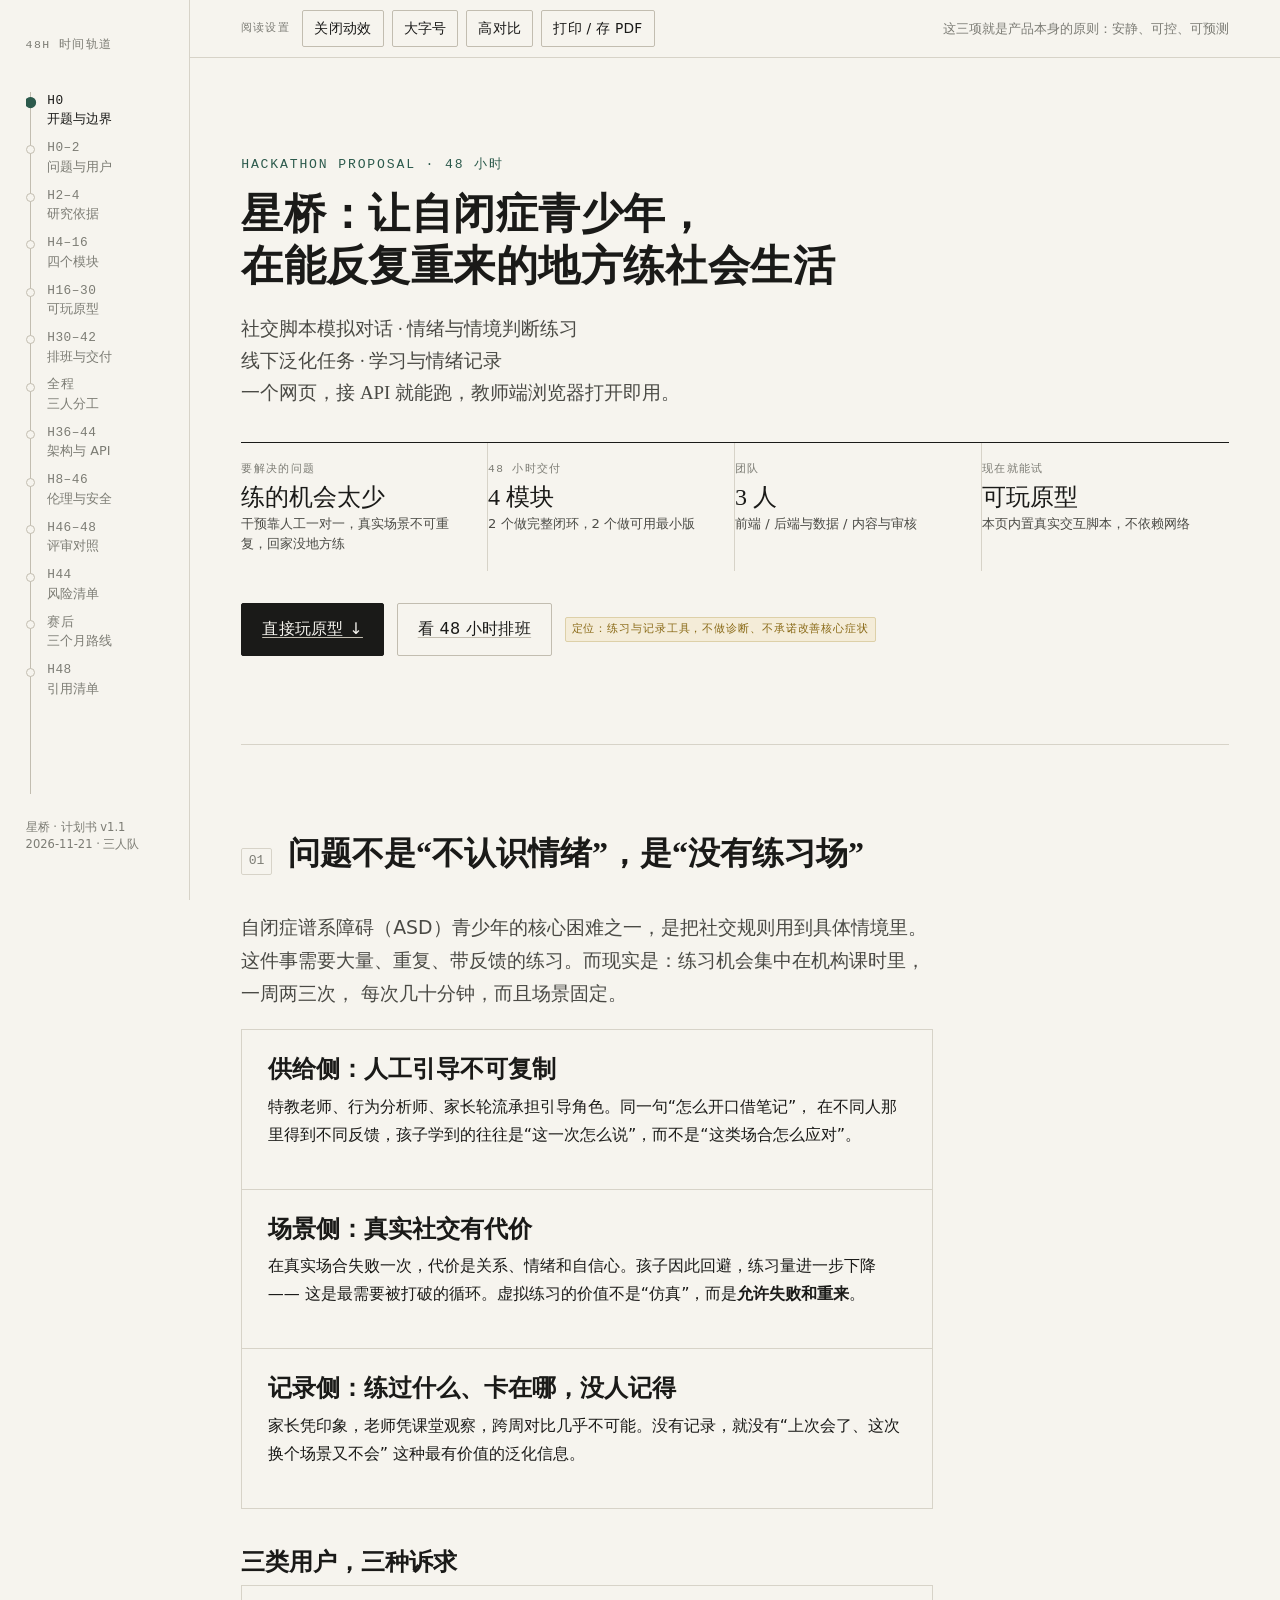
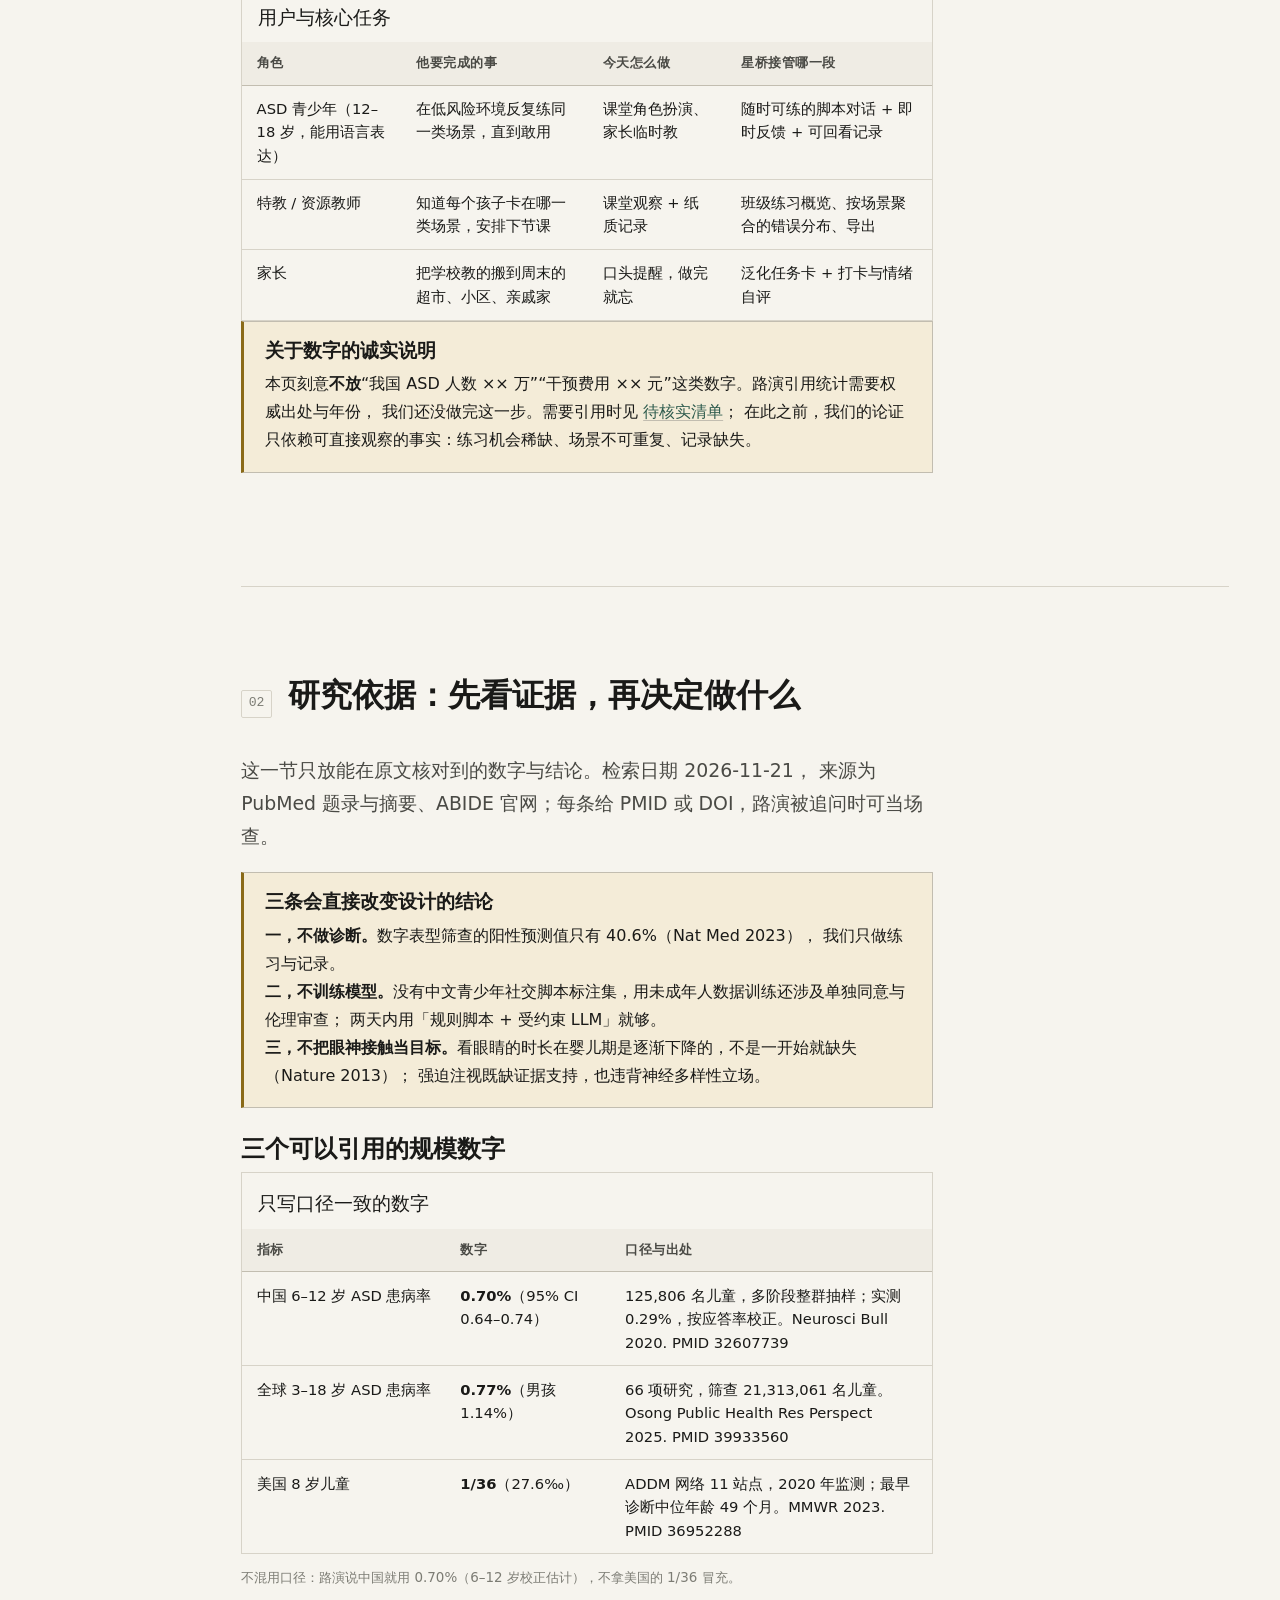
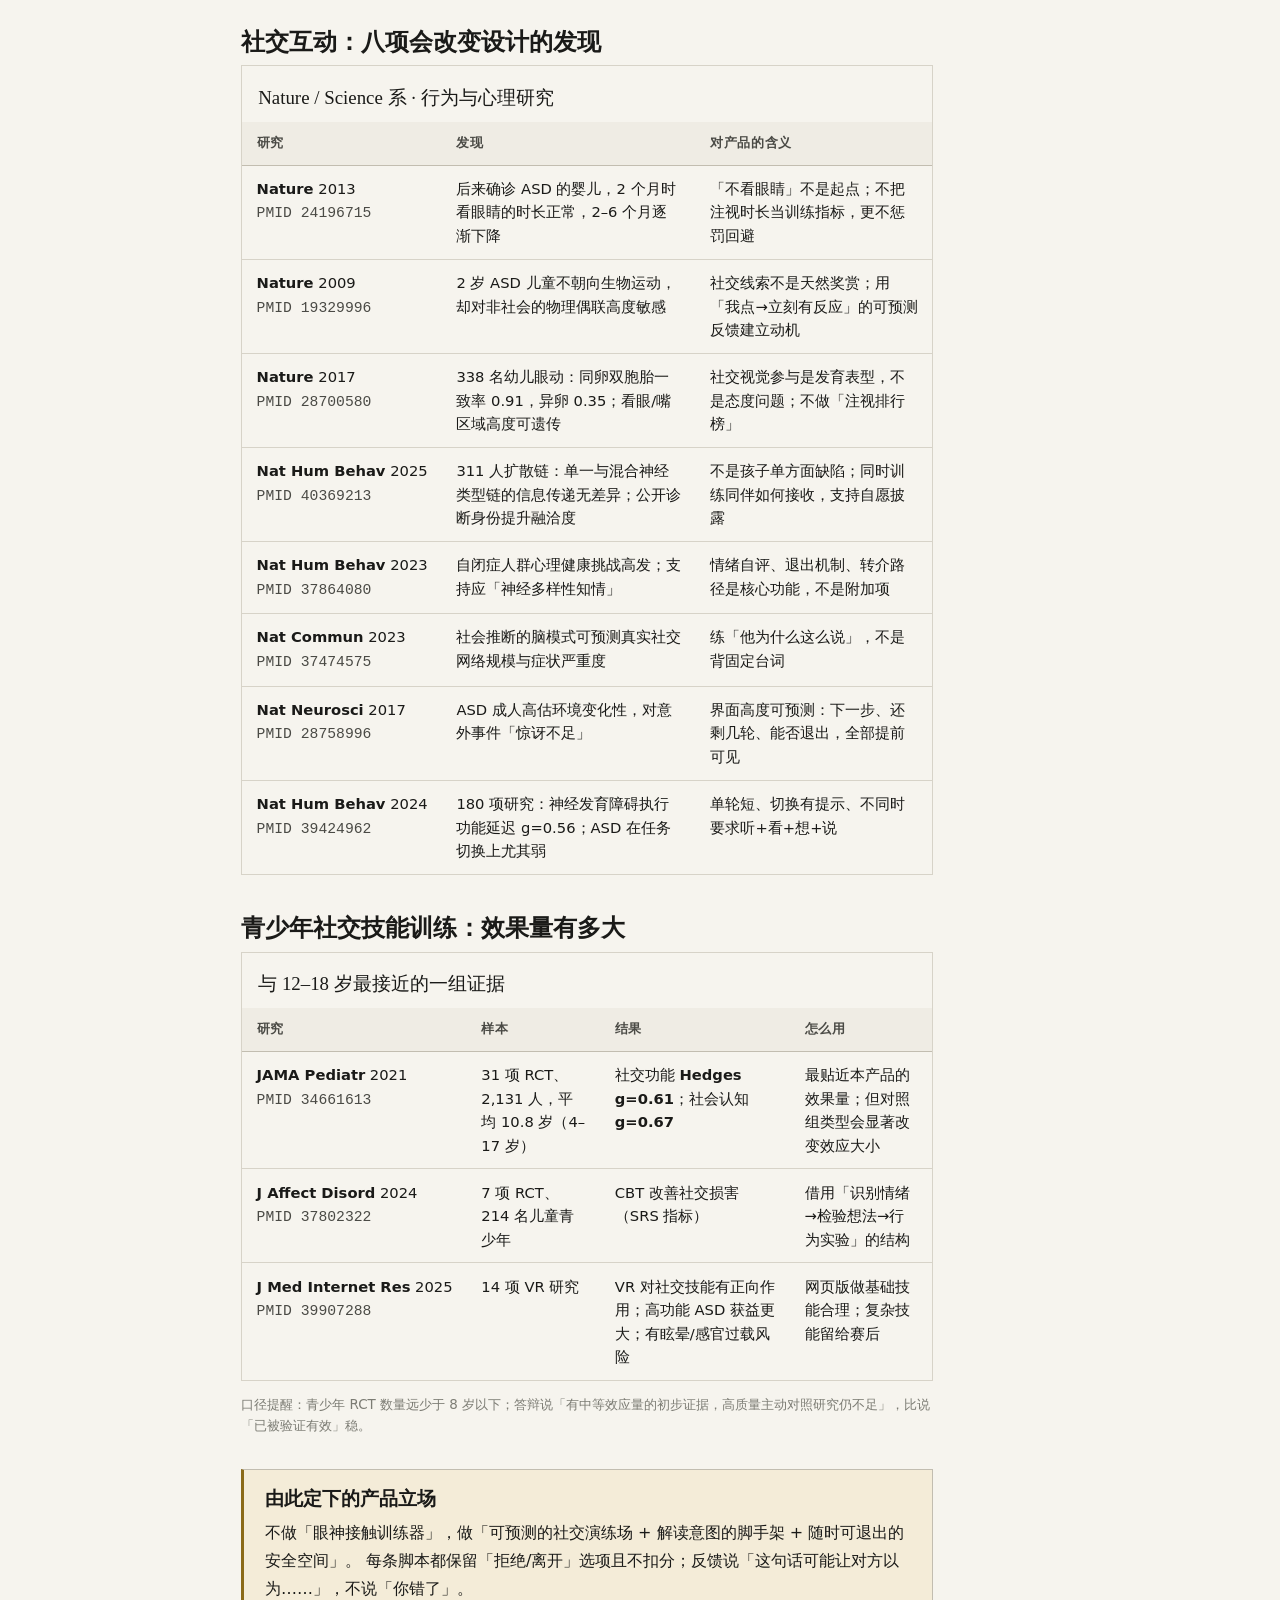
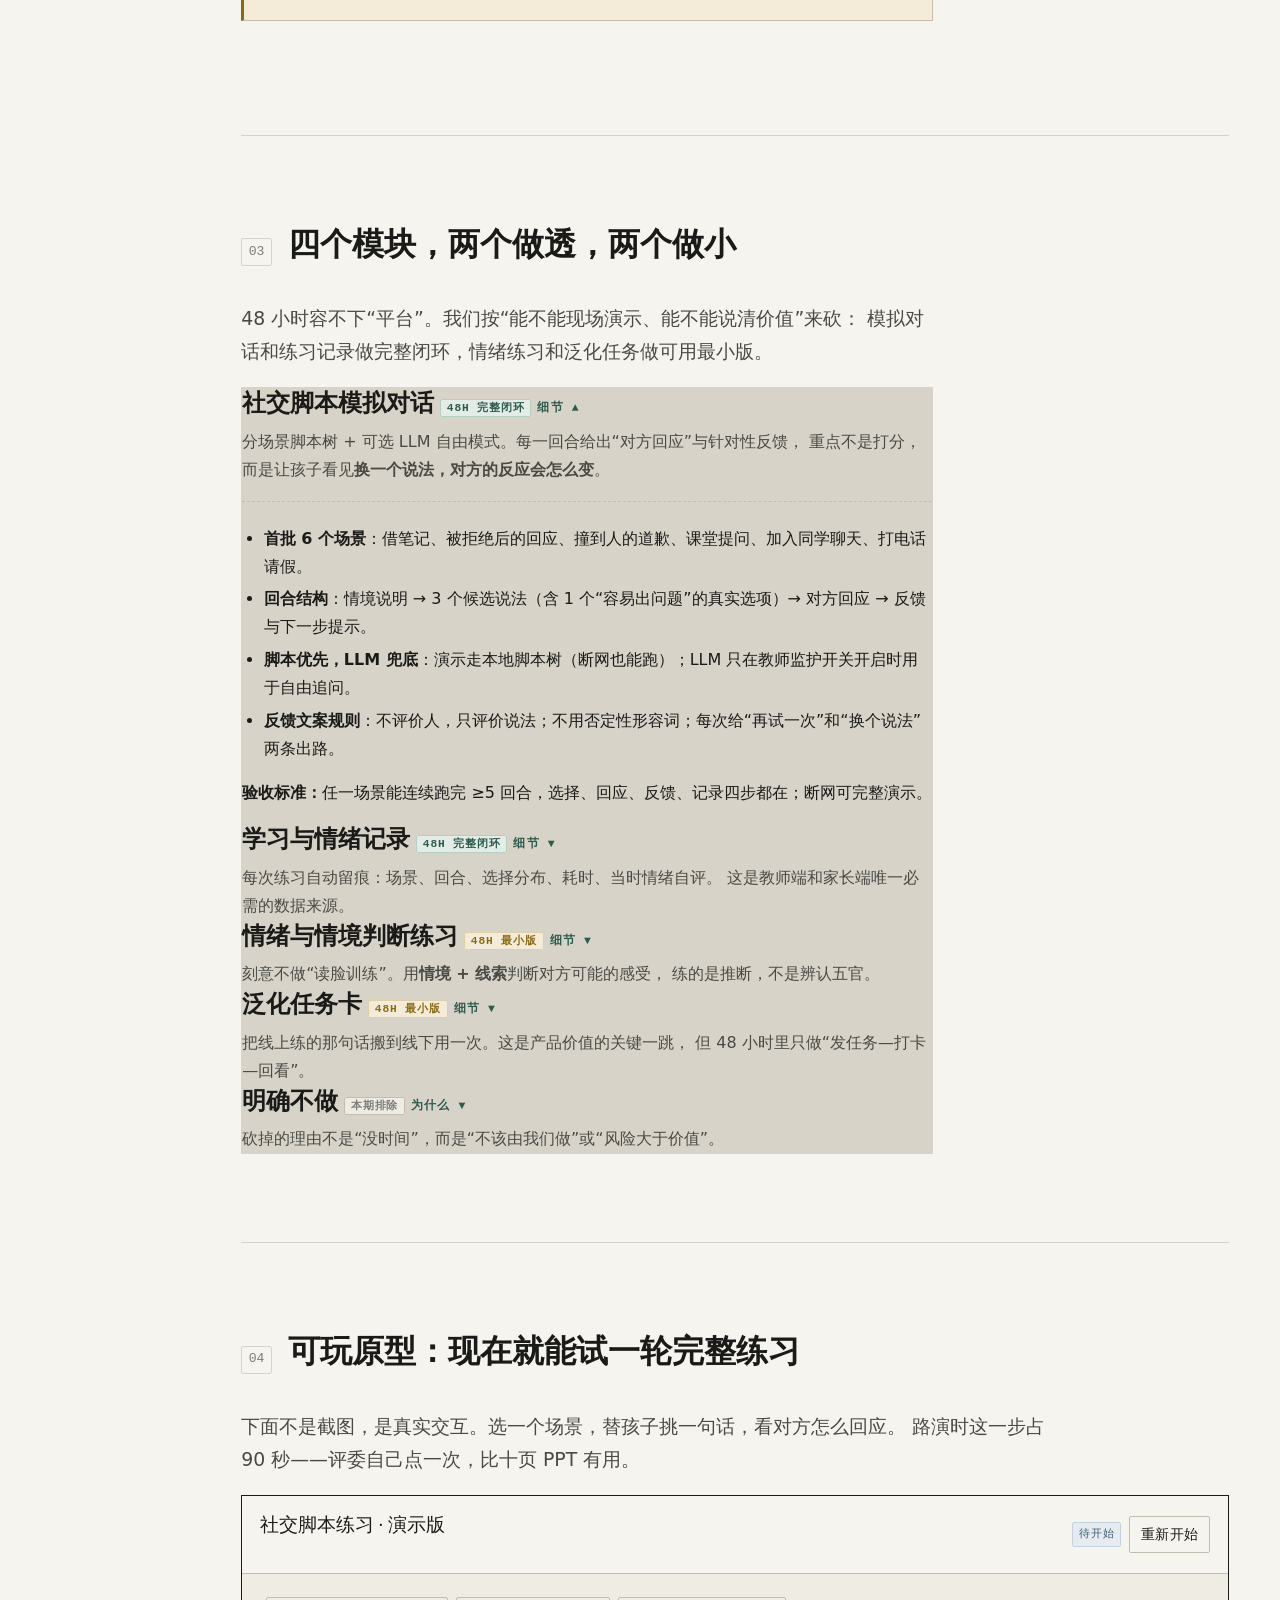
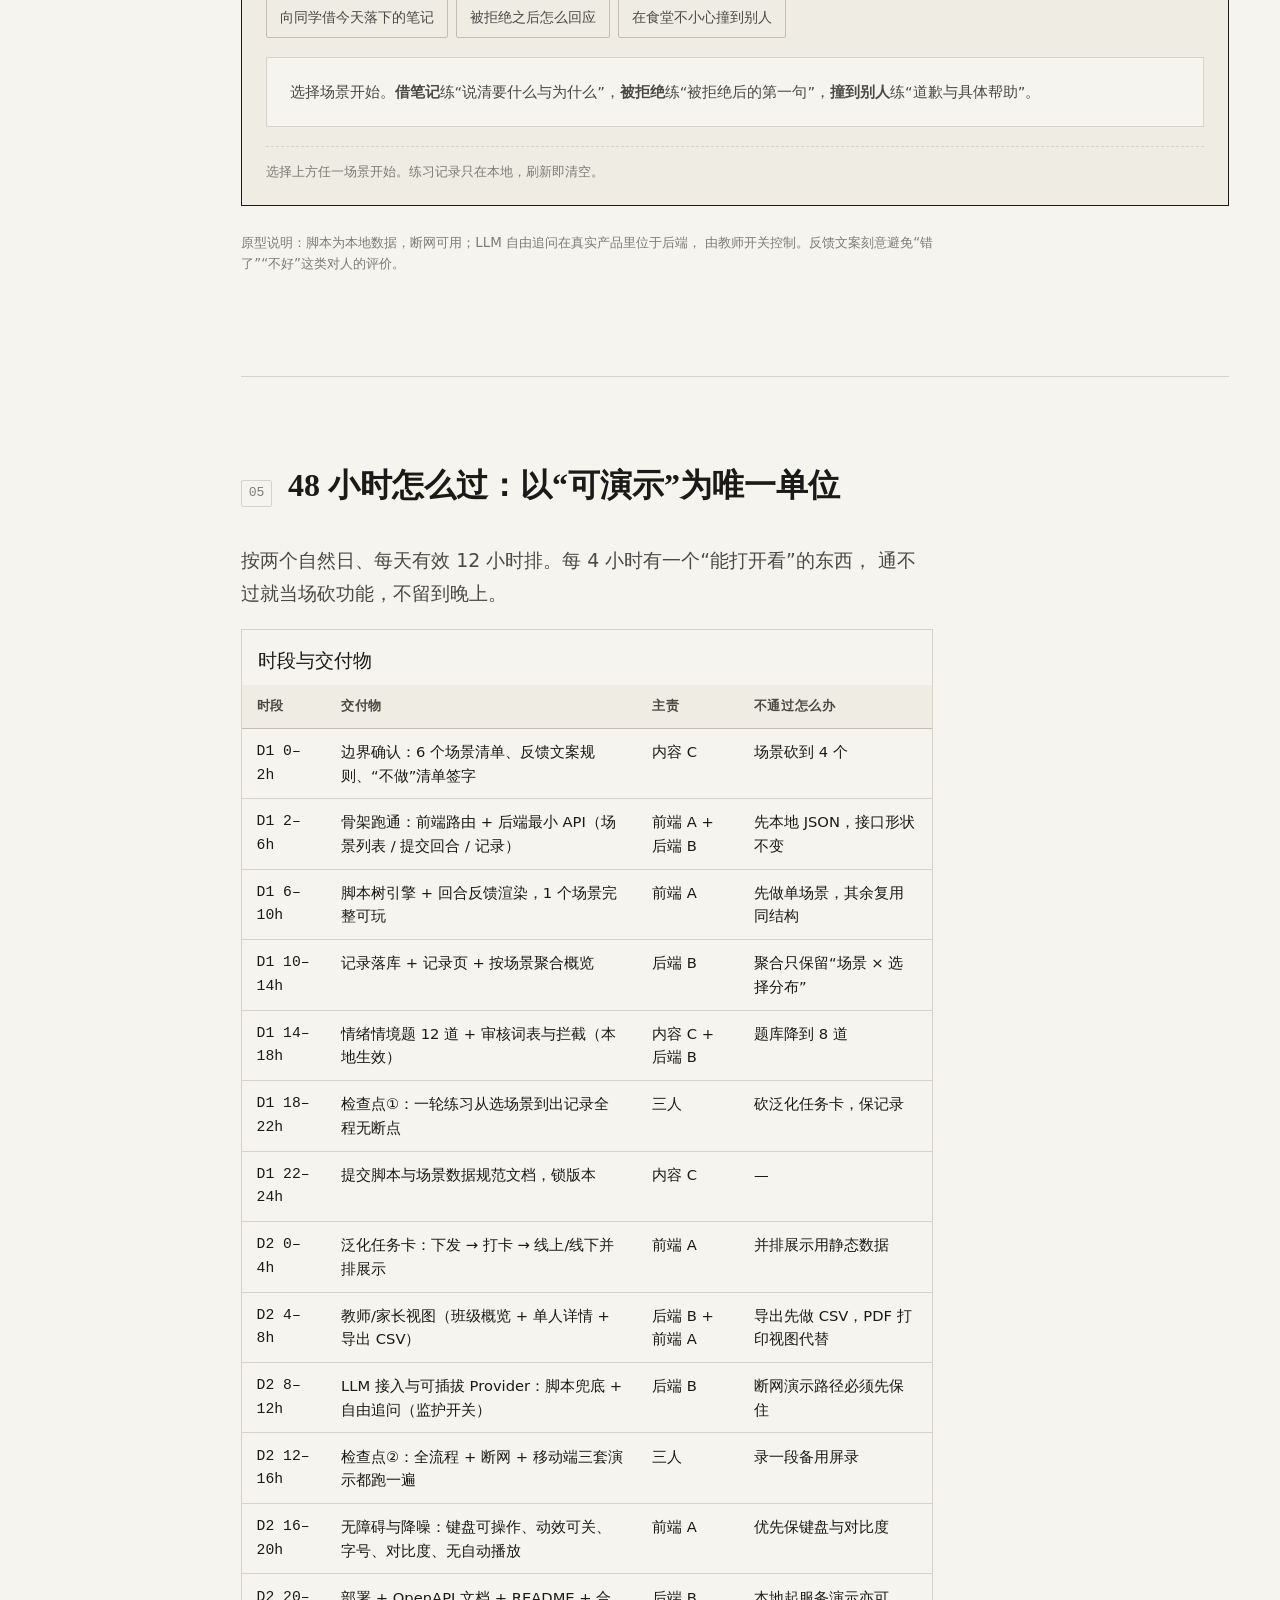
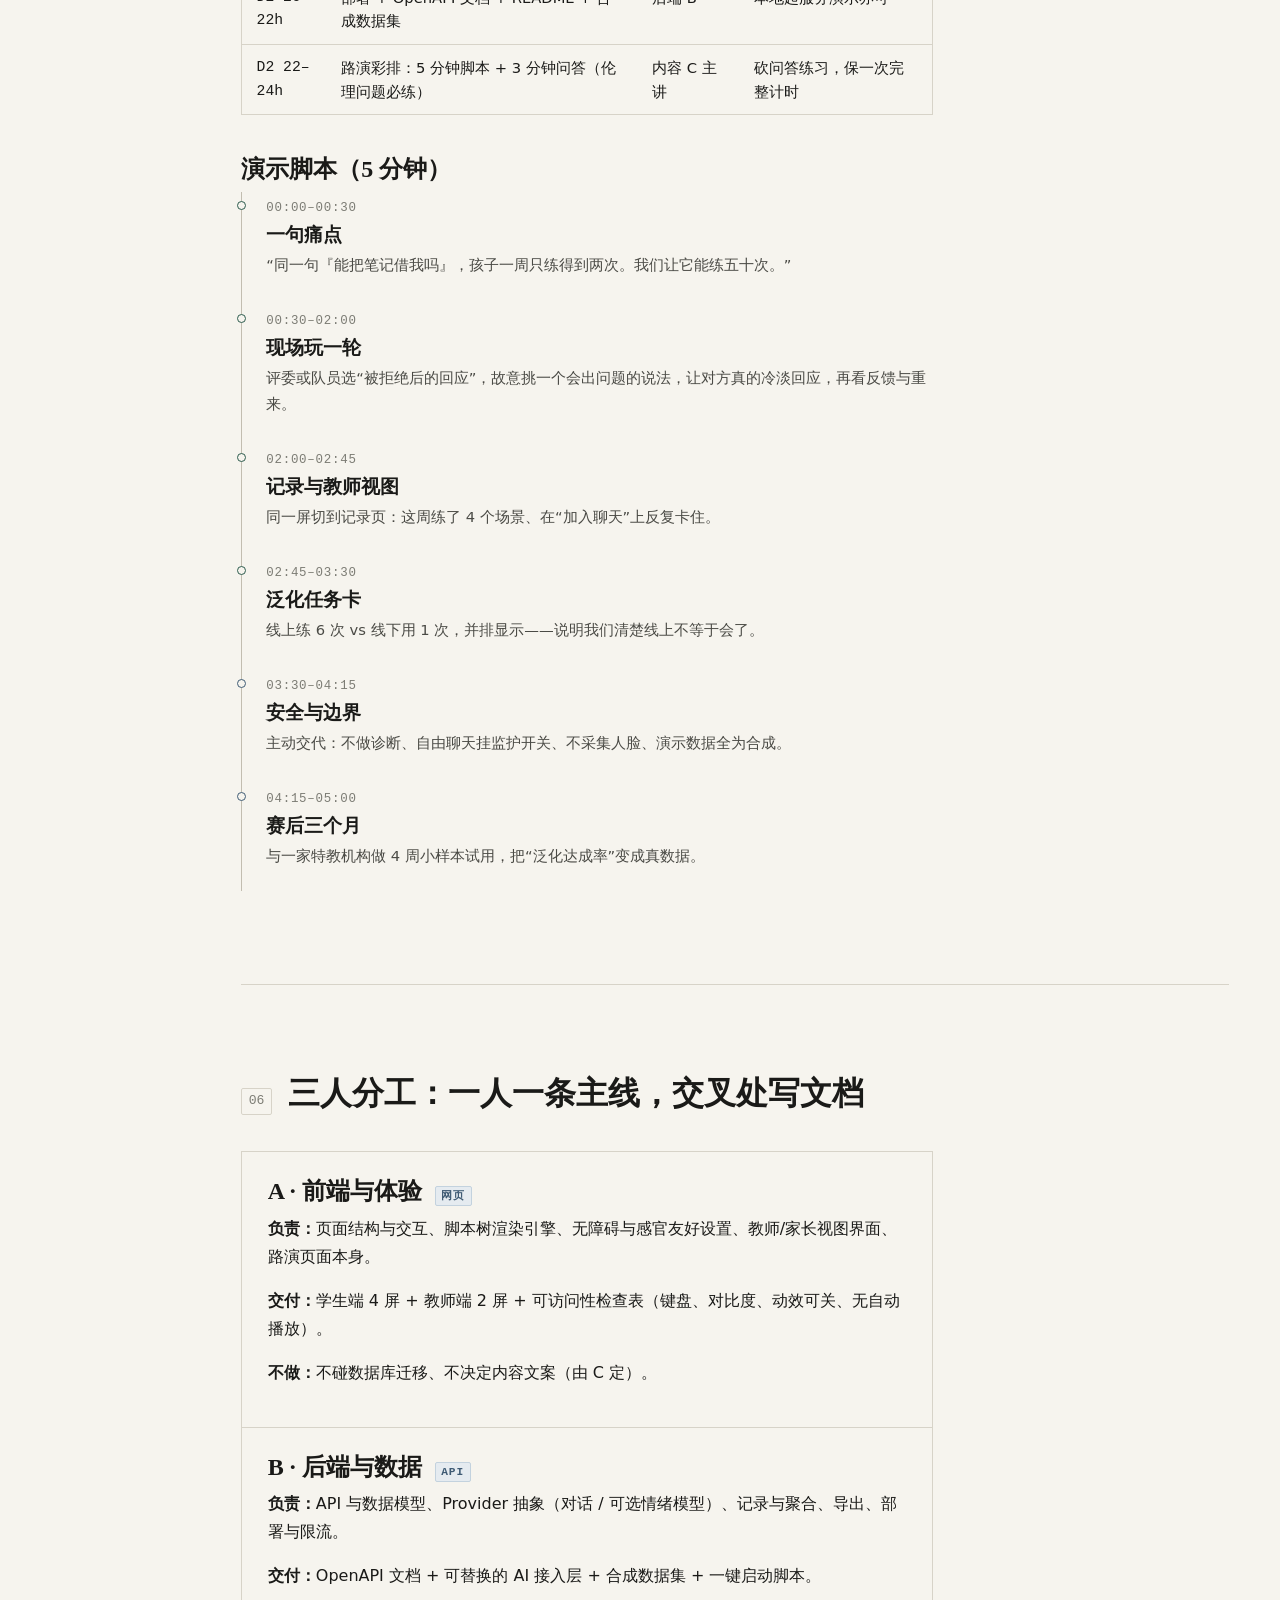
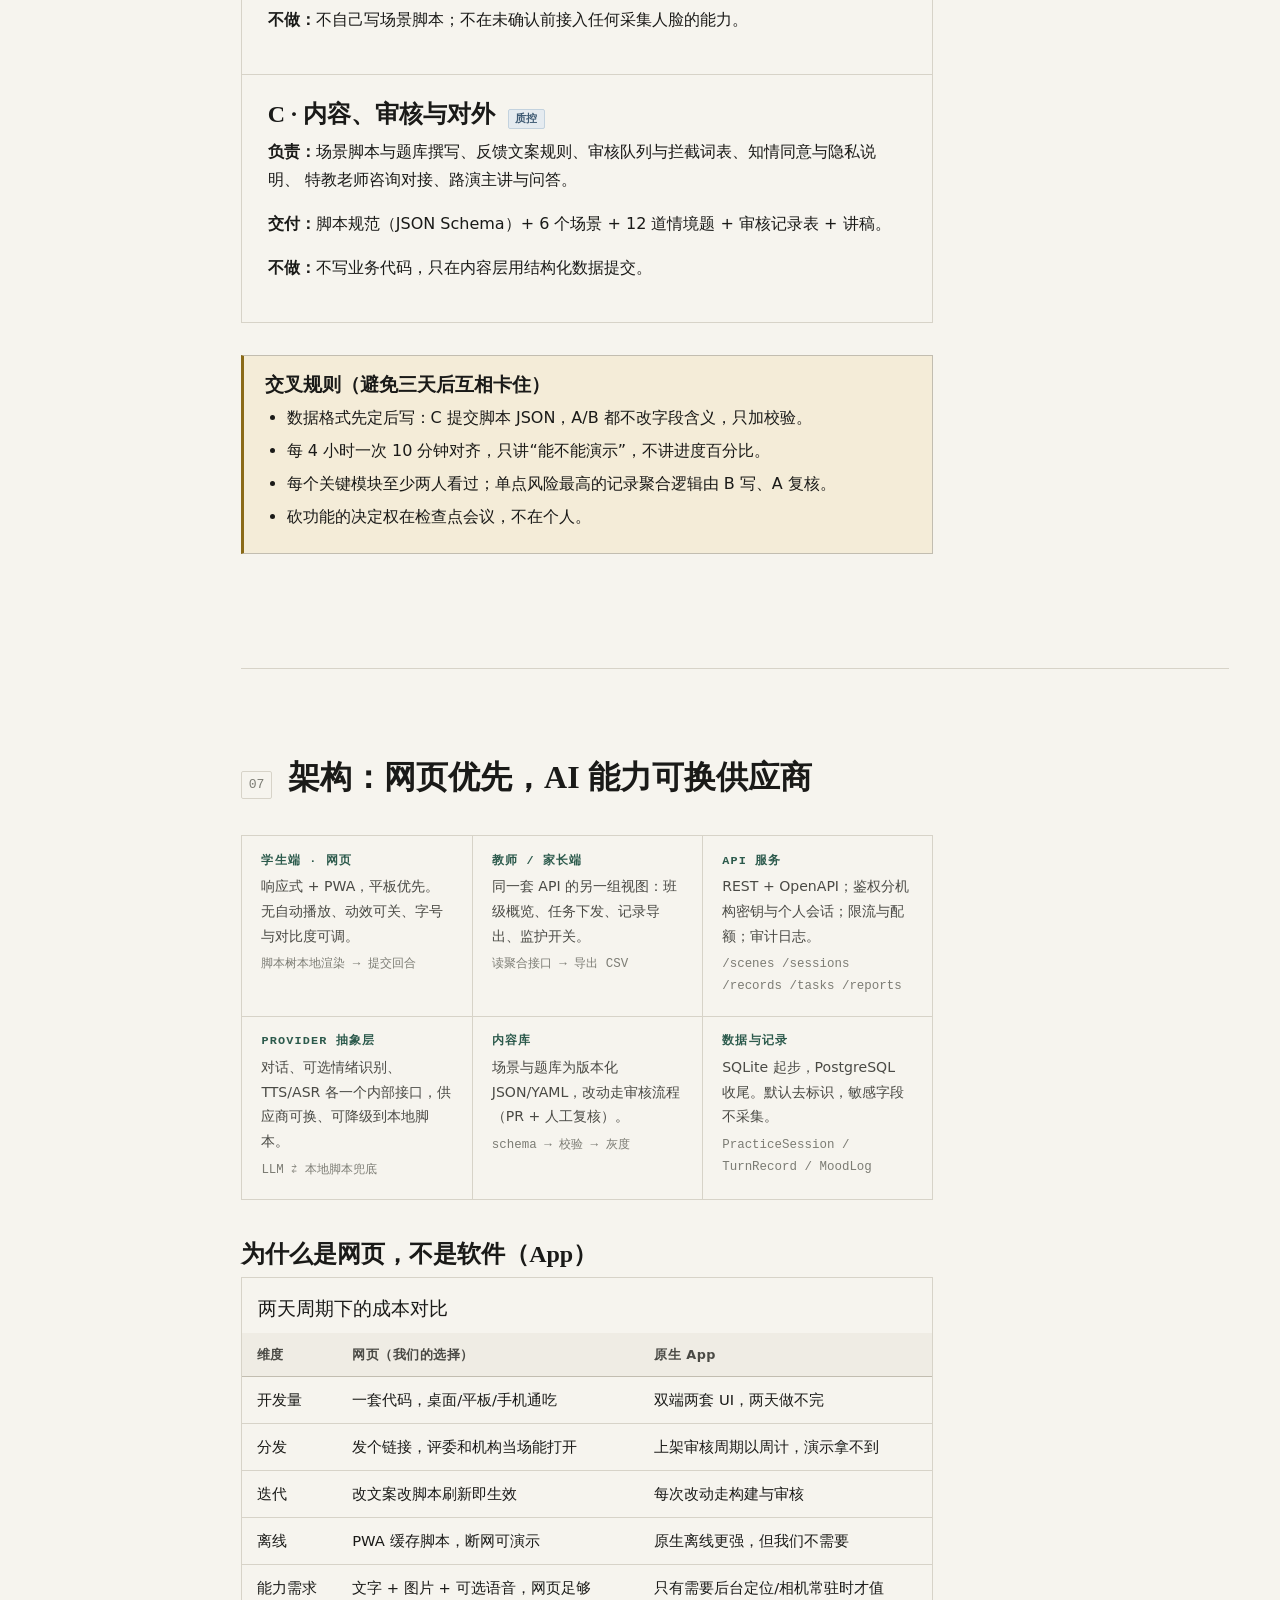
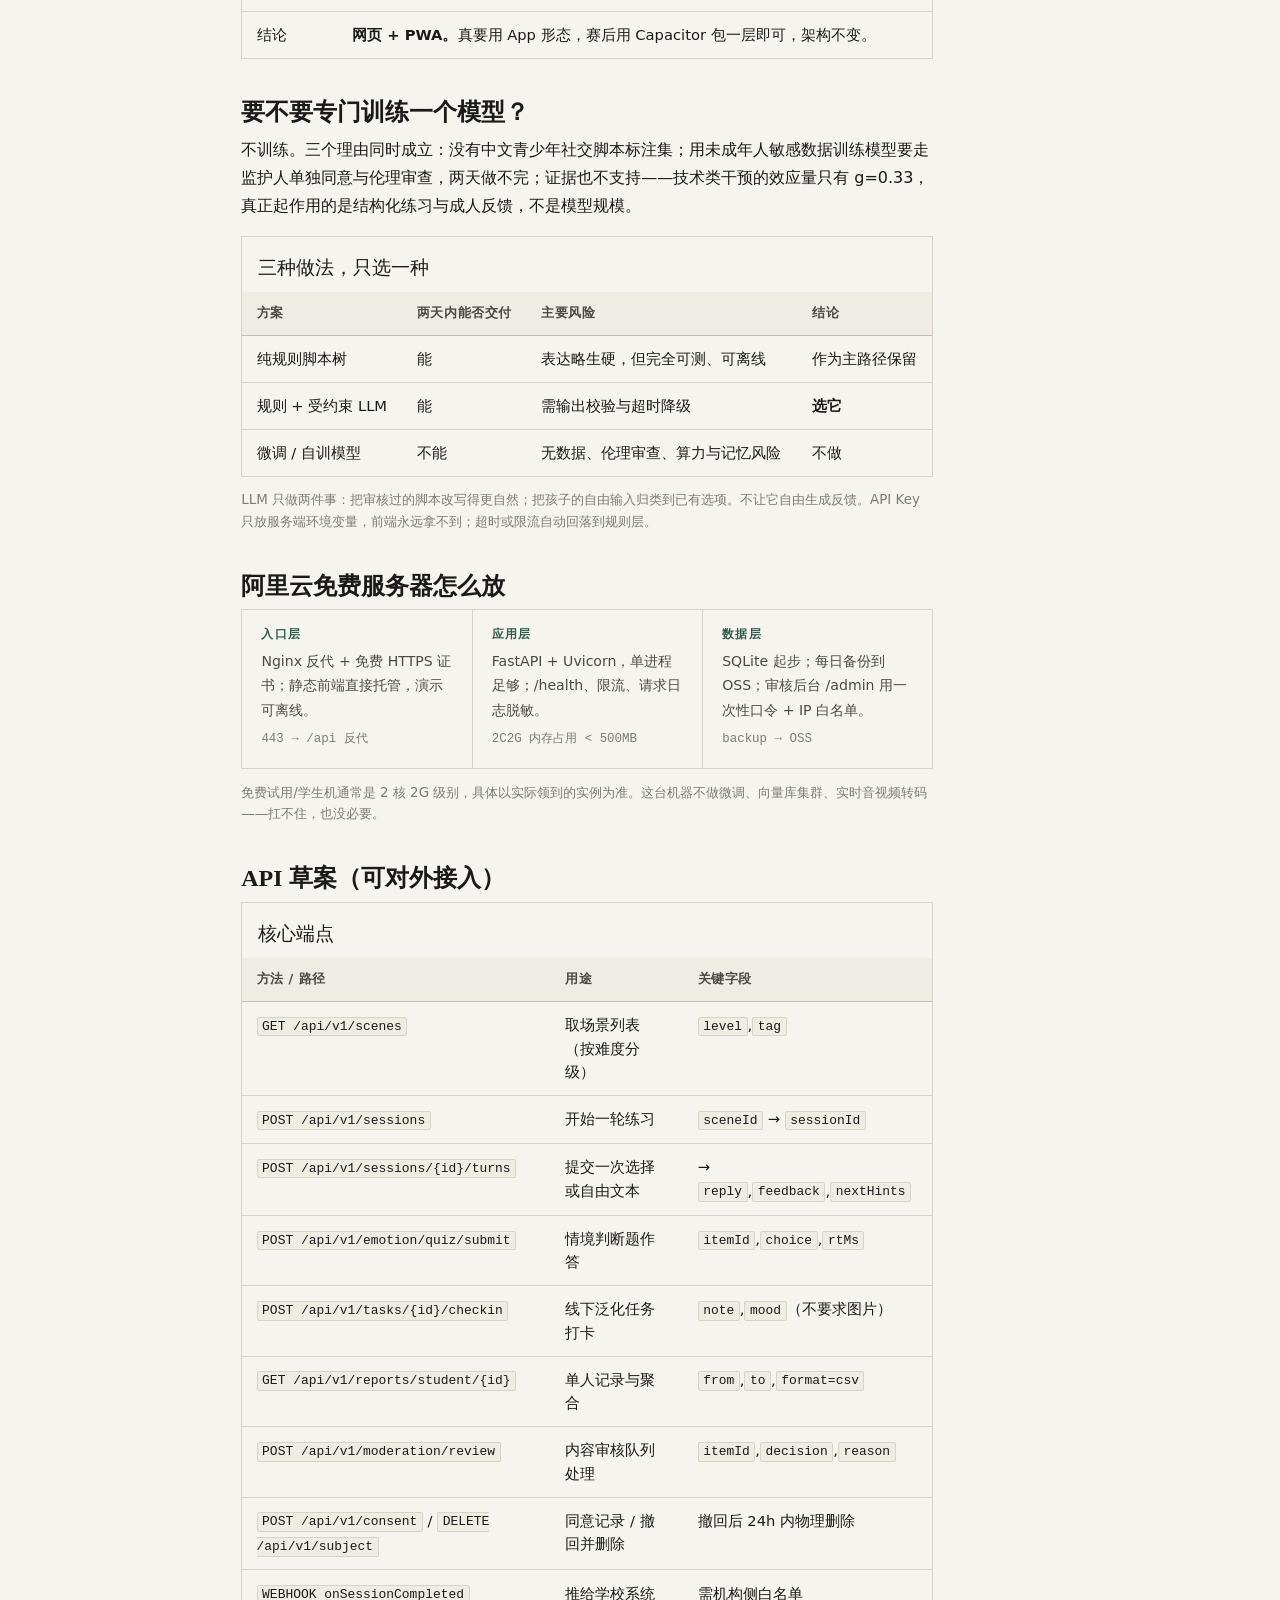
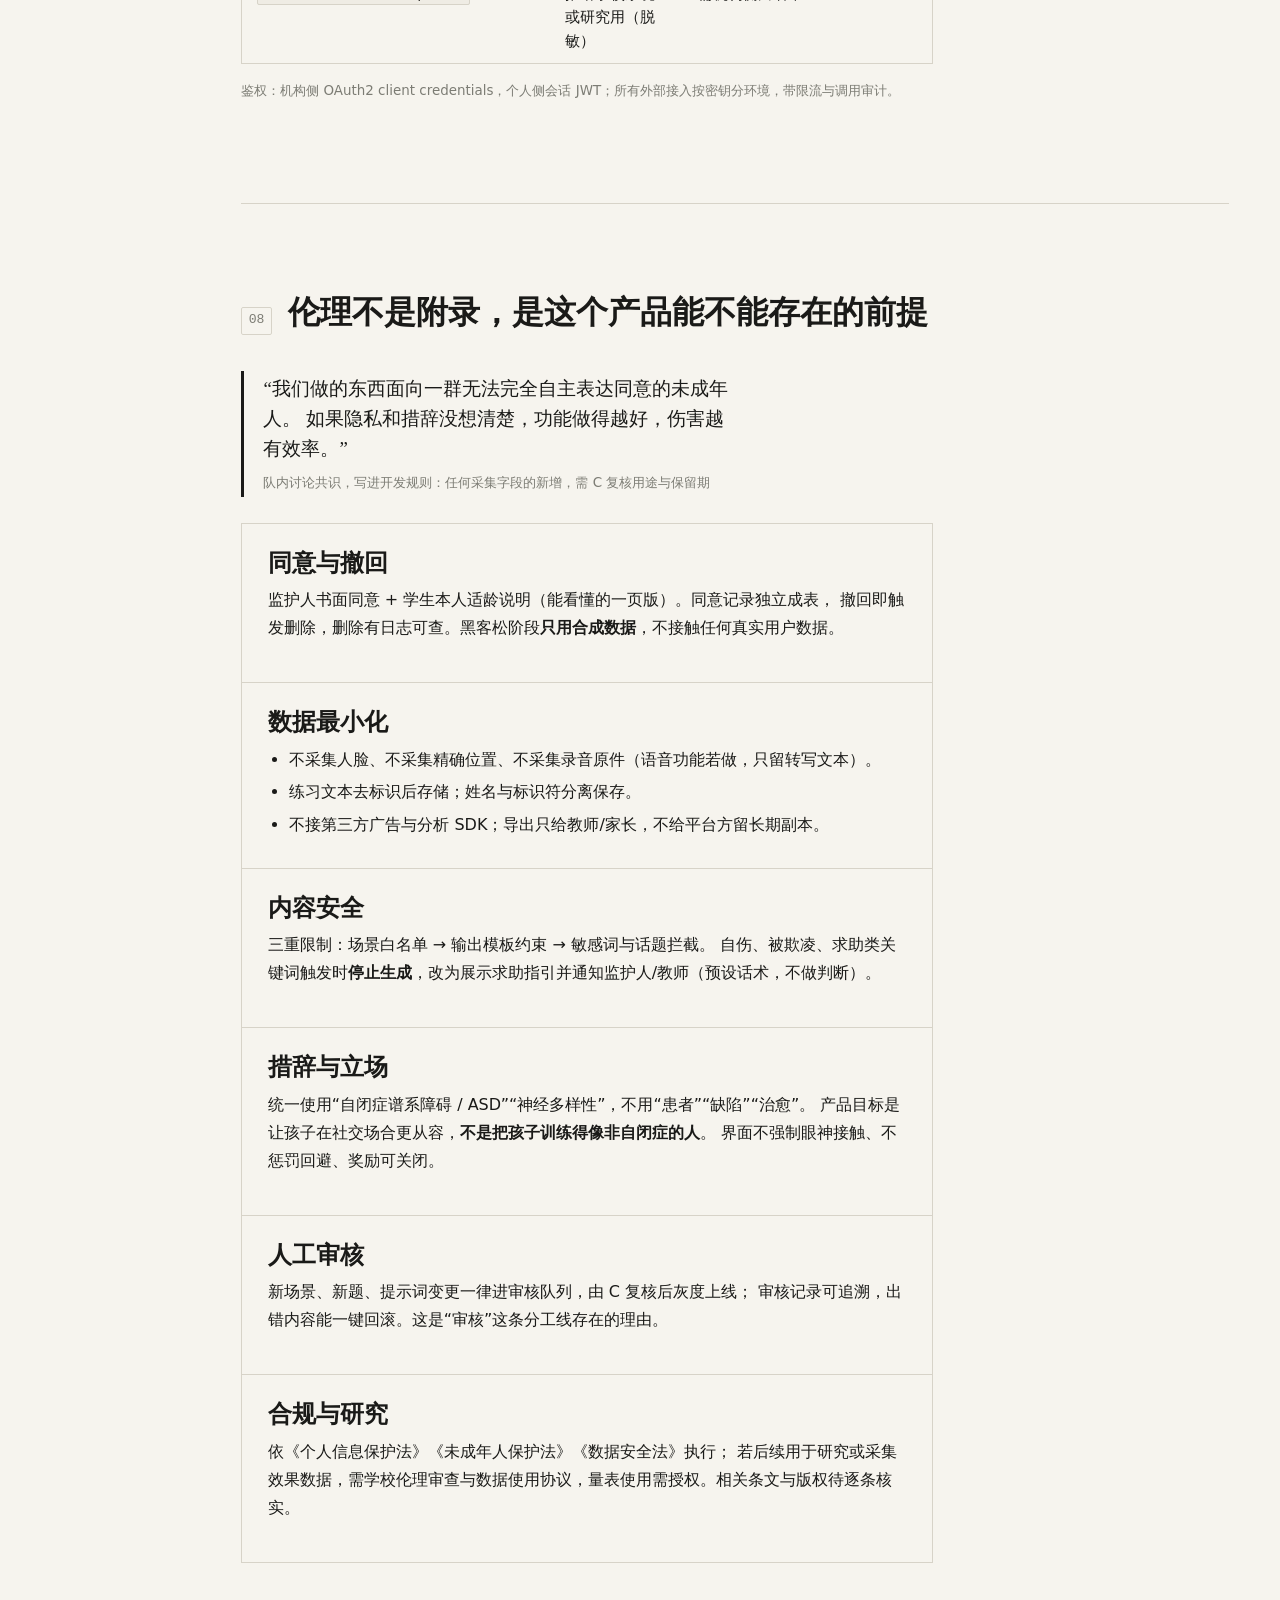
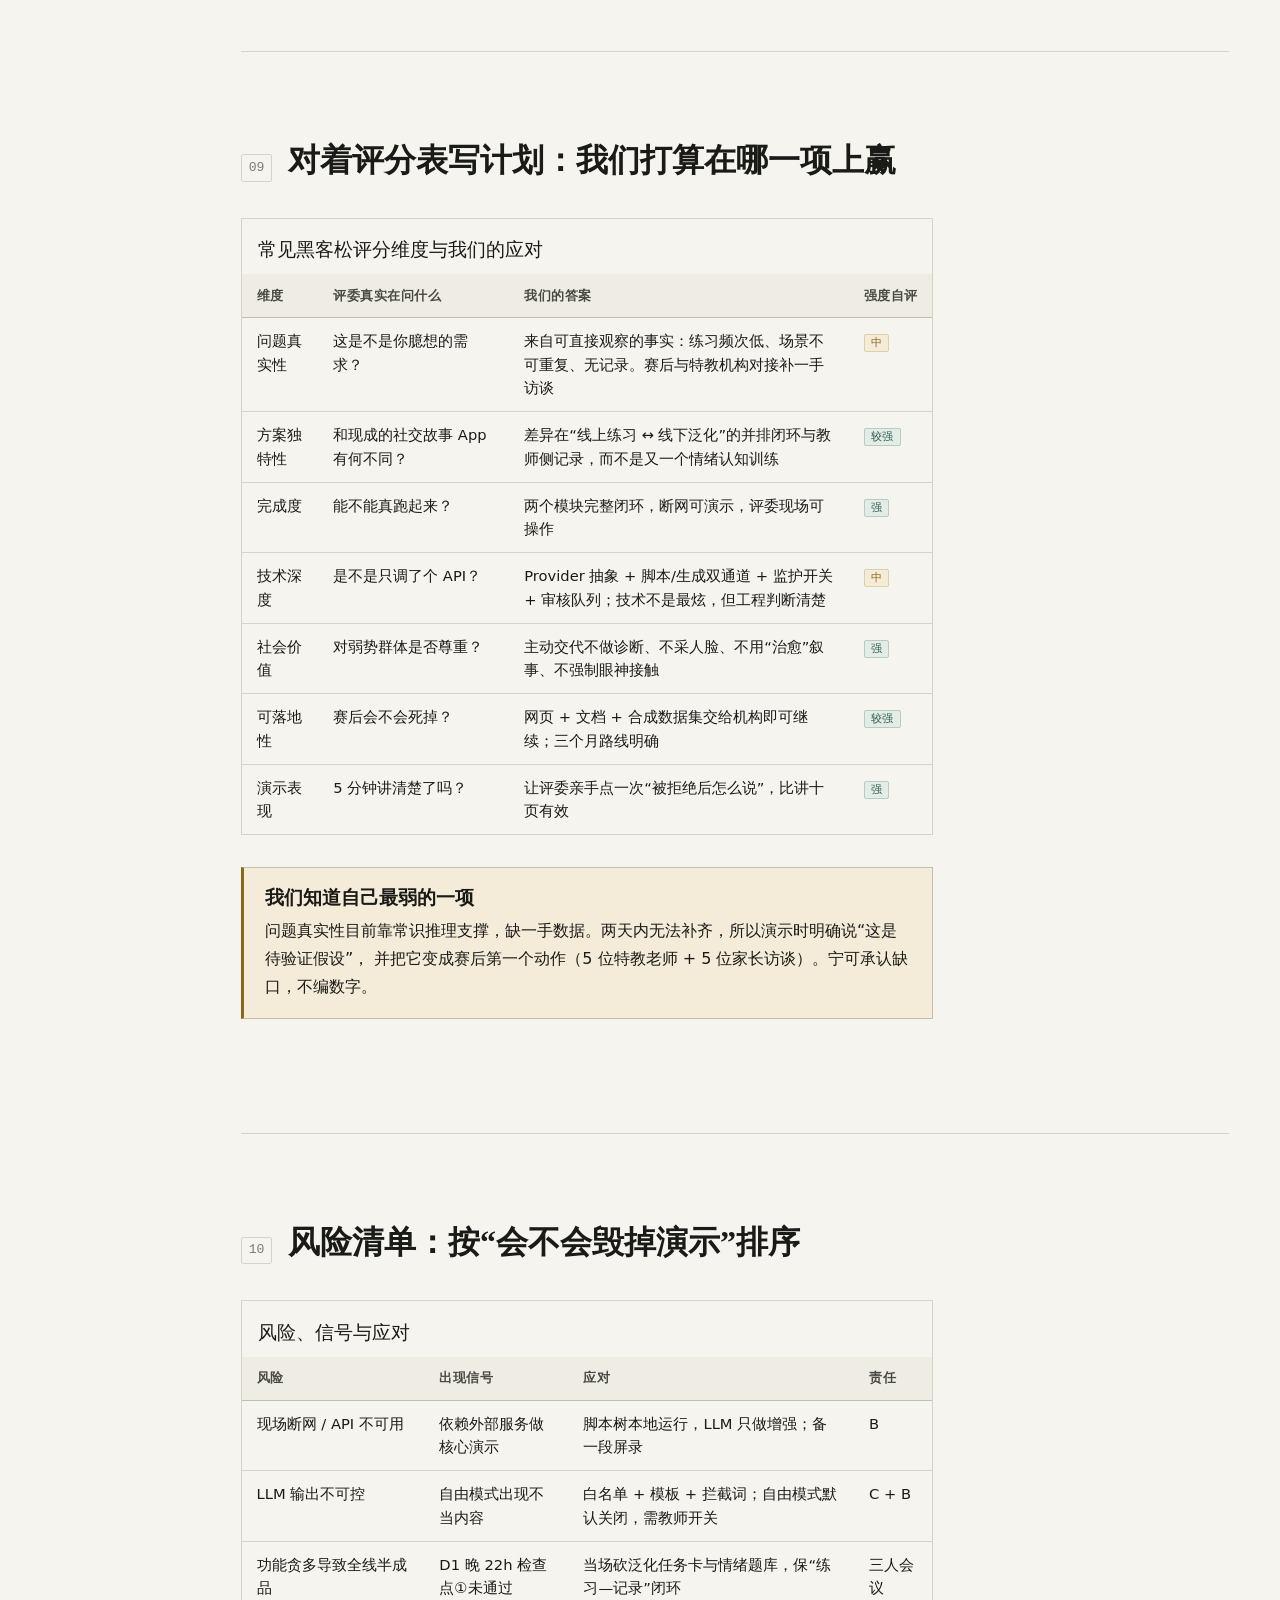
==== commit 65246aa4: "调整首屏标题行宽，避免中文断行" ====
--- a/index.html
+++ b/index.html
@@ -110,7 +110,7 @@
 
 /* ---------- 首屏 ---------- */
 .hero{padding-top:clamp(3.4rem,8vw,6rem);border-bottom:1px solid var(--rule)}
-.hero h1{max-width:22ch;margin-bottom:.5em}
+.hero h1{max-width:32ch;margin-bottom:.5em}
 .hero .sub{font-family:var(--serif);font-size:var(--step-1);color:var(--ink-2);
   max-width:52ch;margin-bottom:2rem;line-height:1.7}
 .facts{display:grid;grid-template-columns:repeat(auto-fit,minmax(170px,1fr));
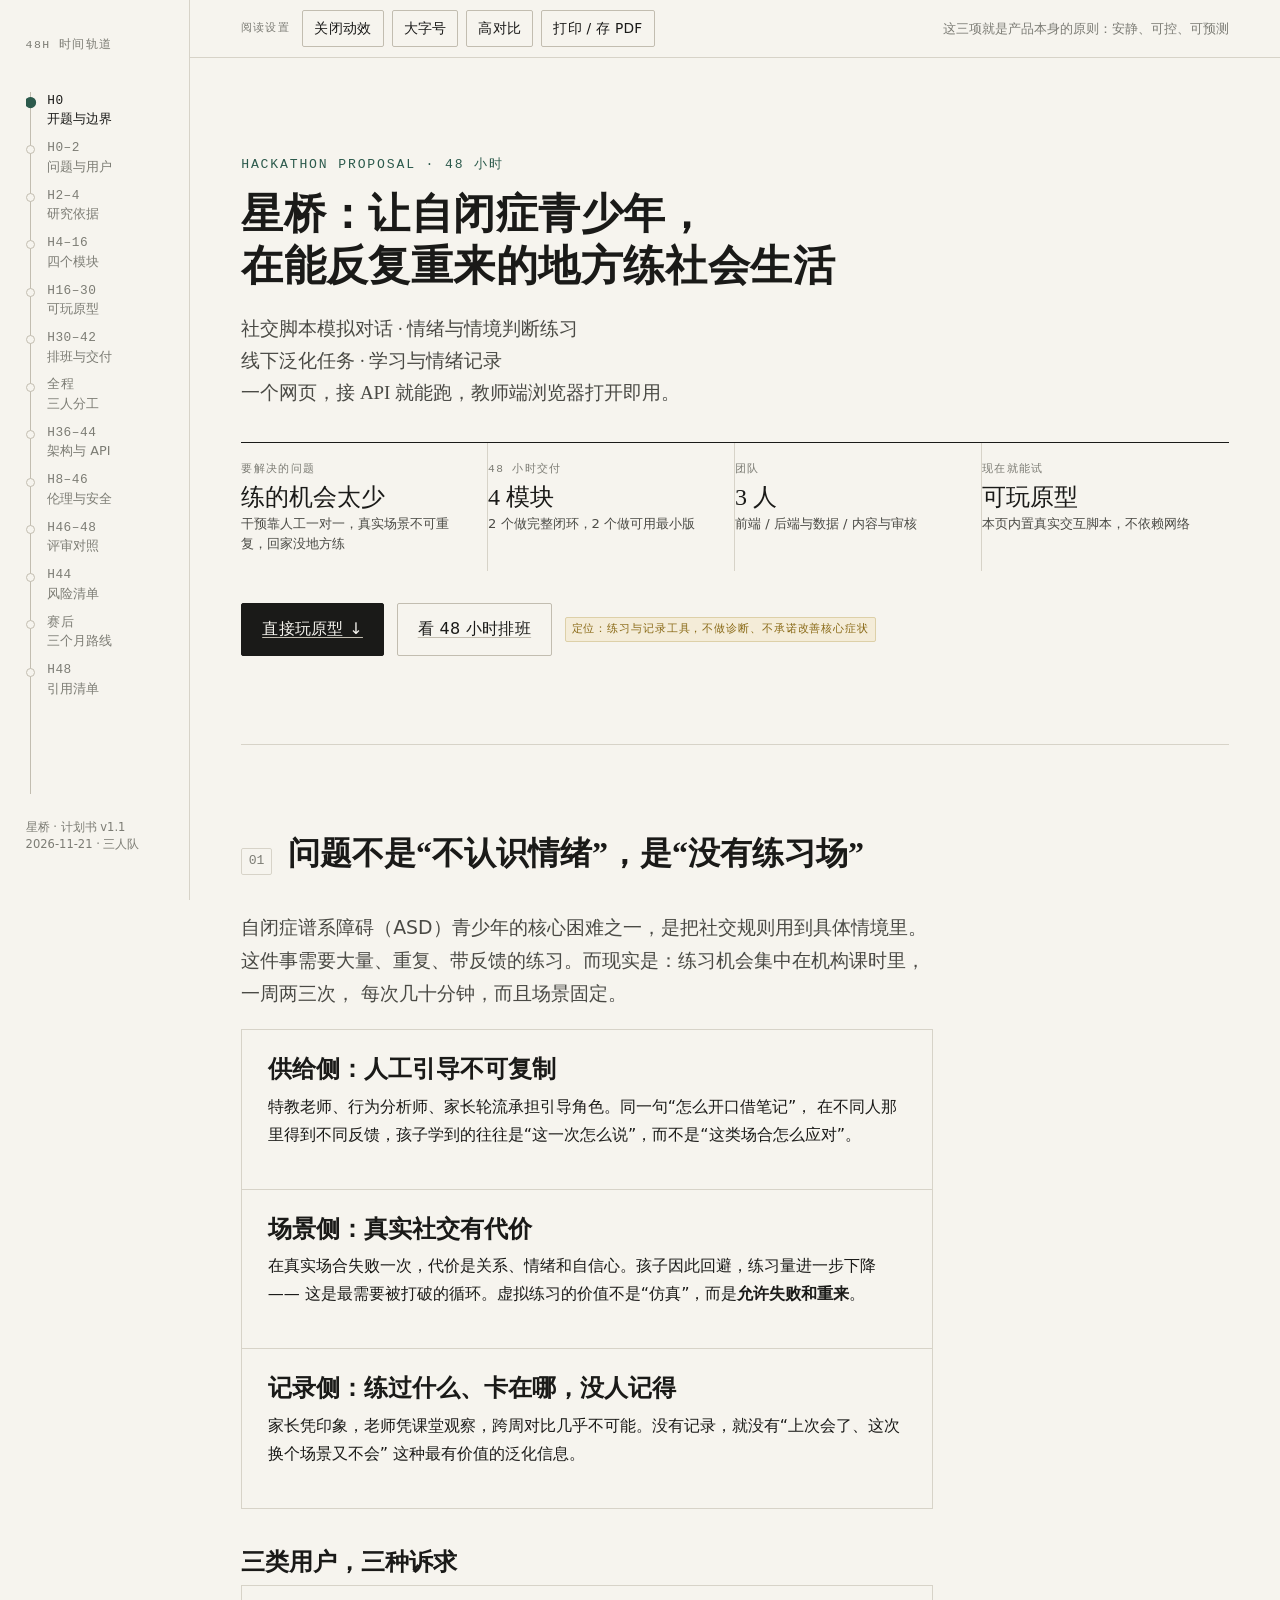
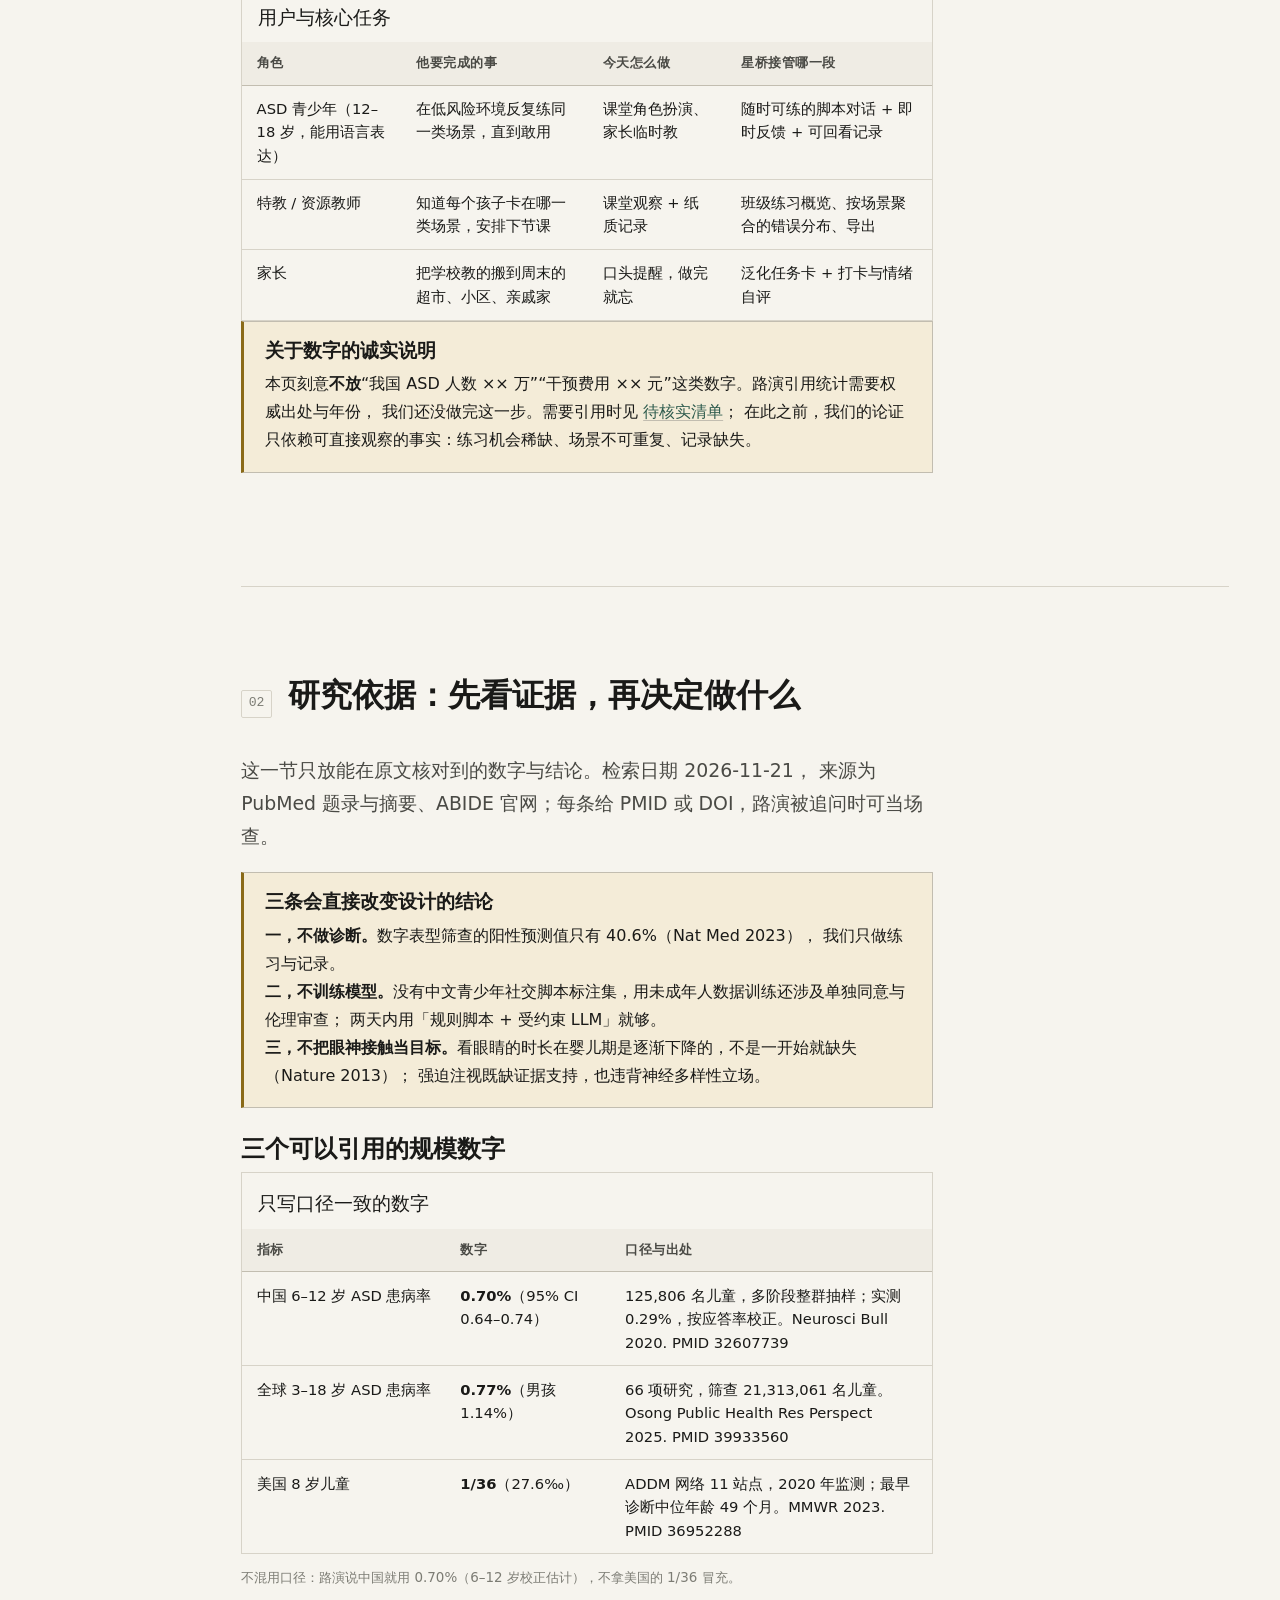
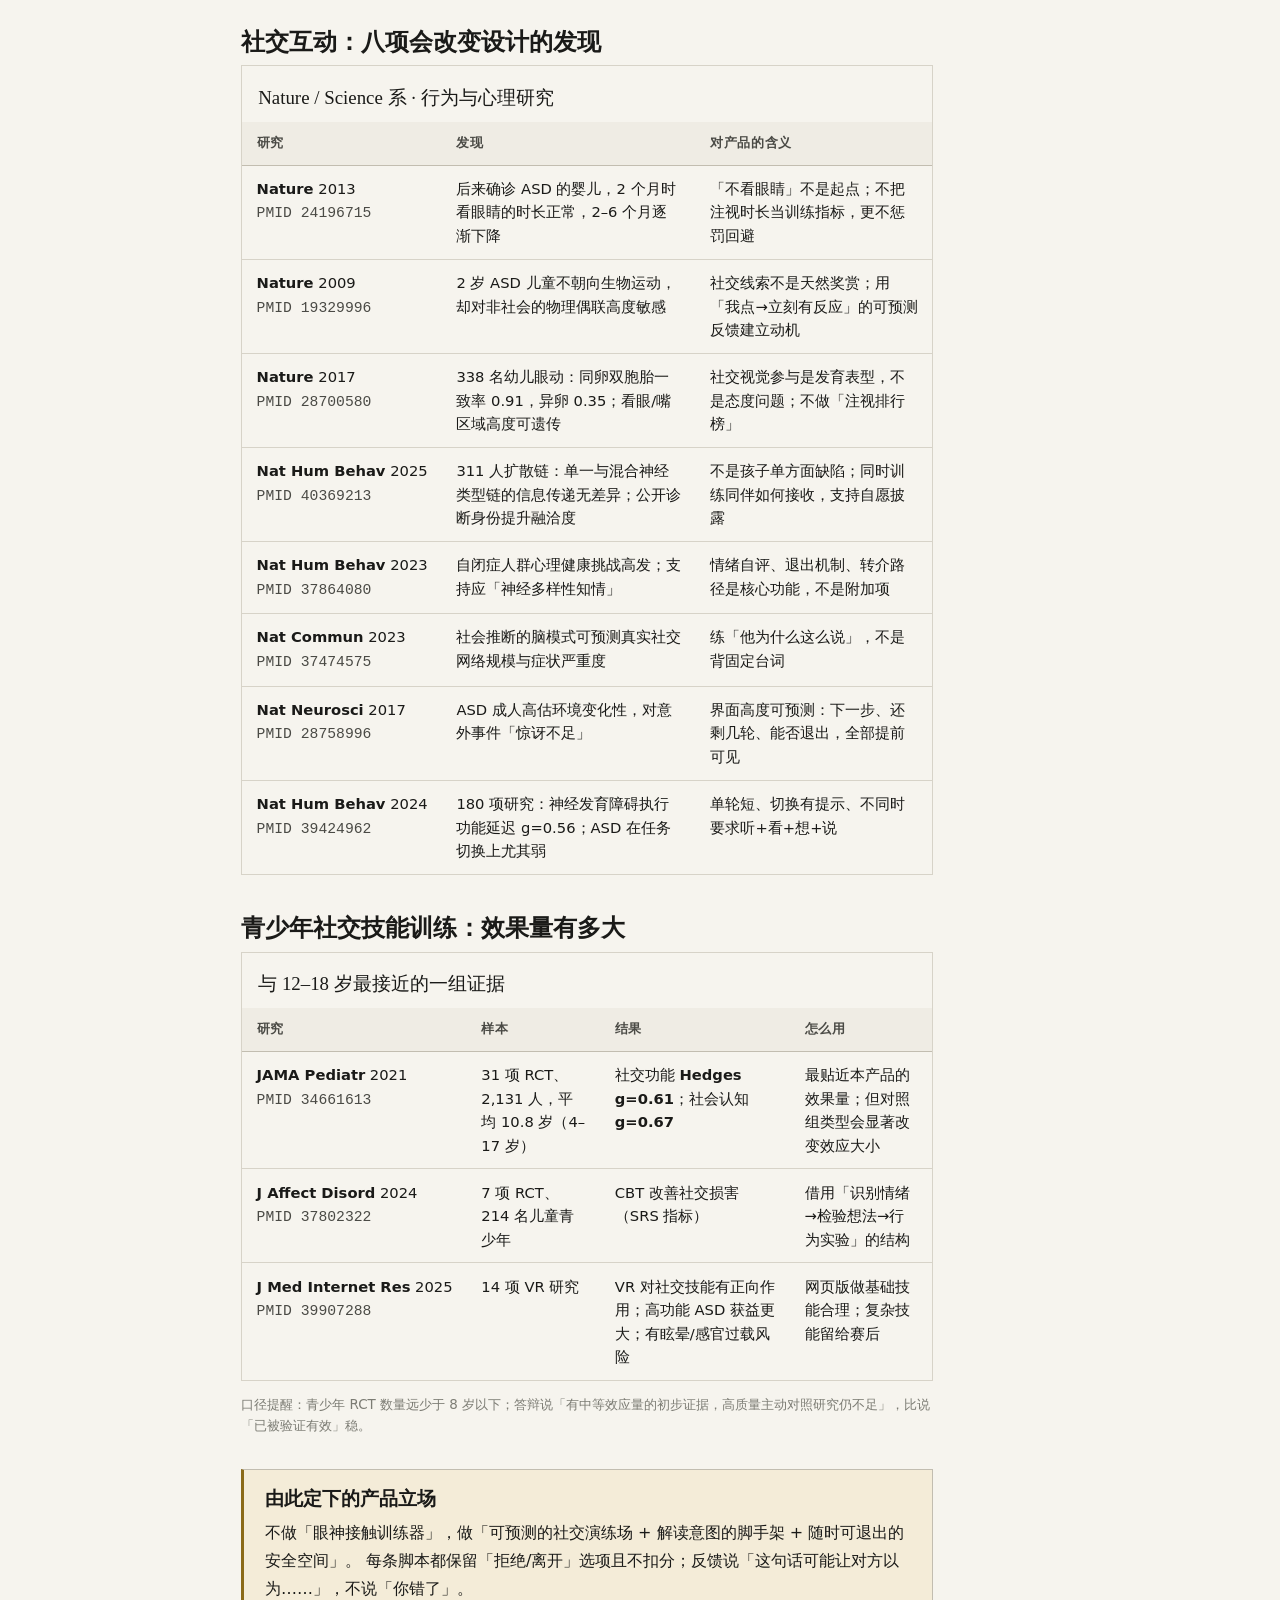
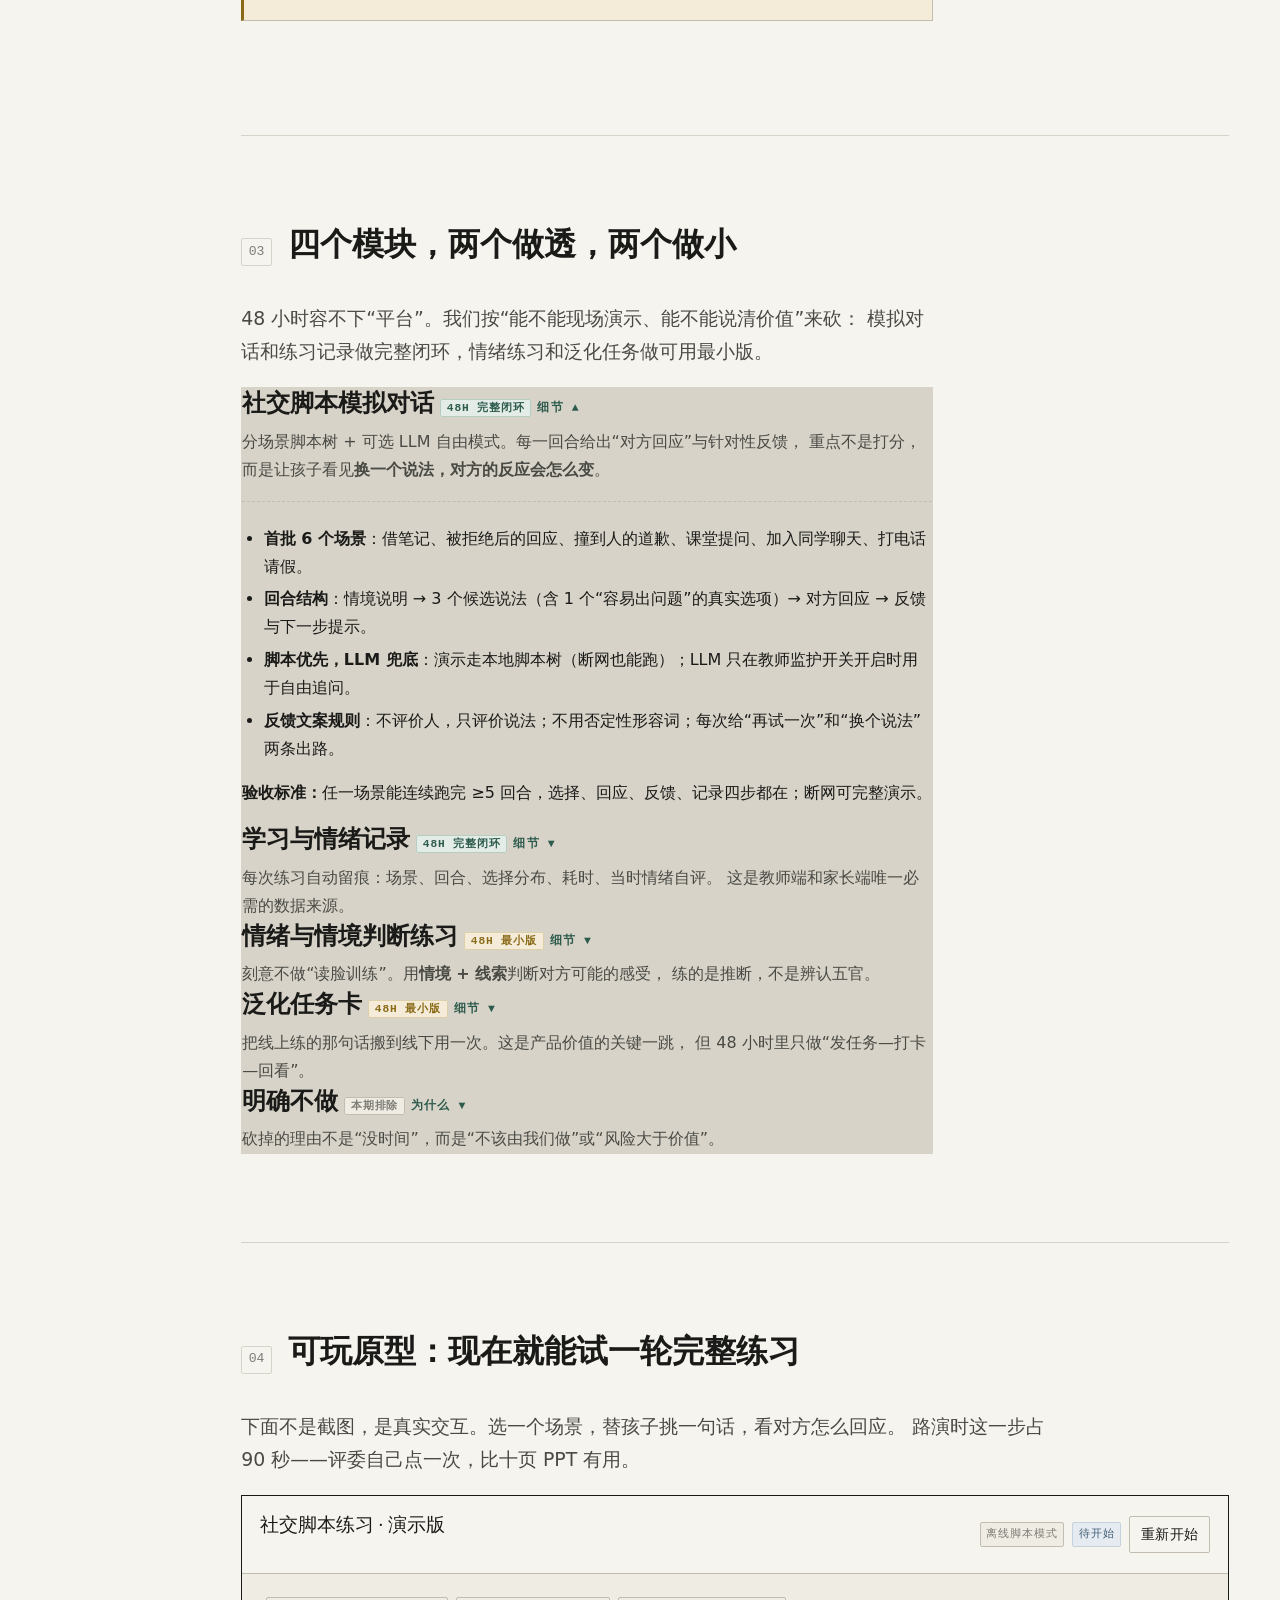
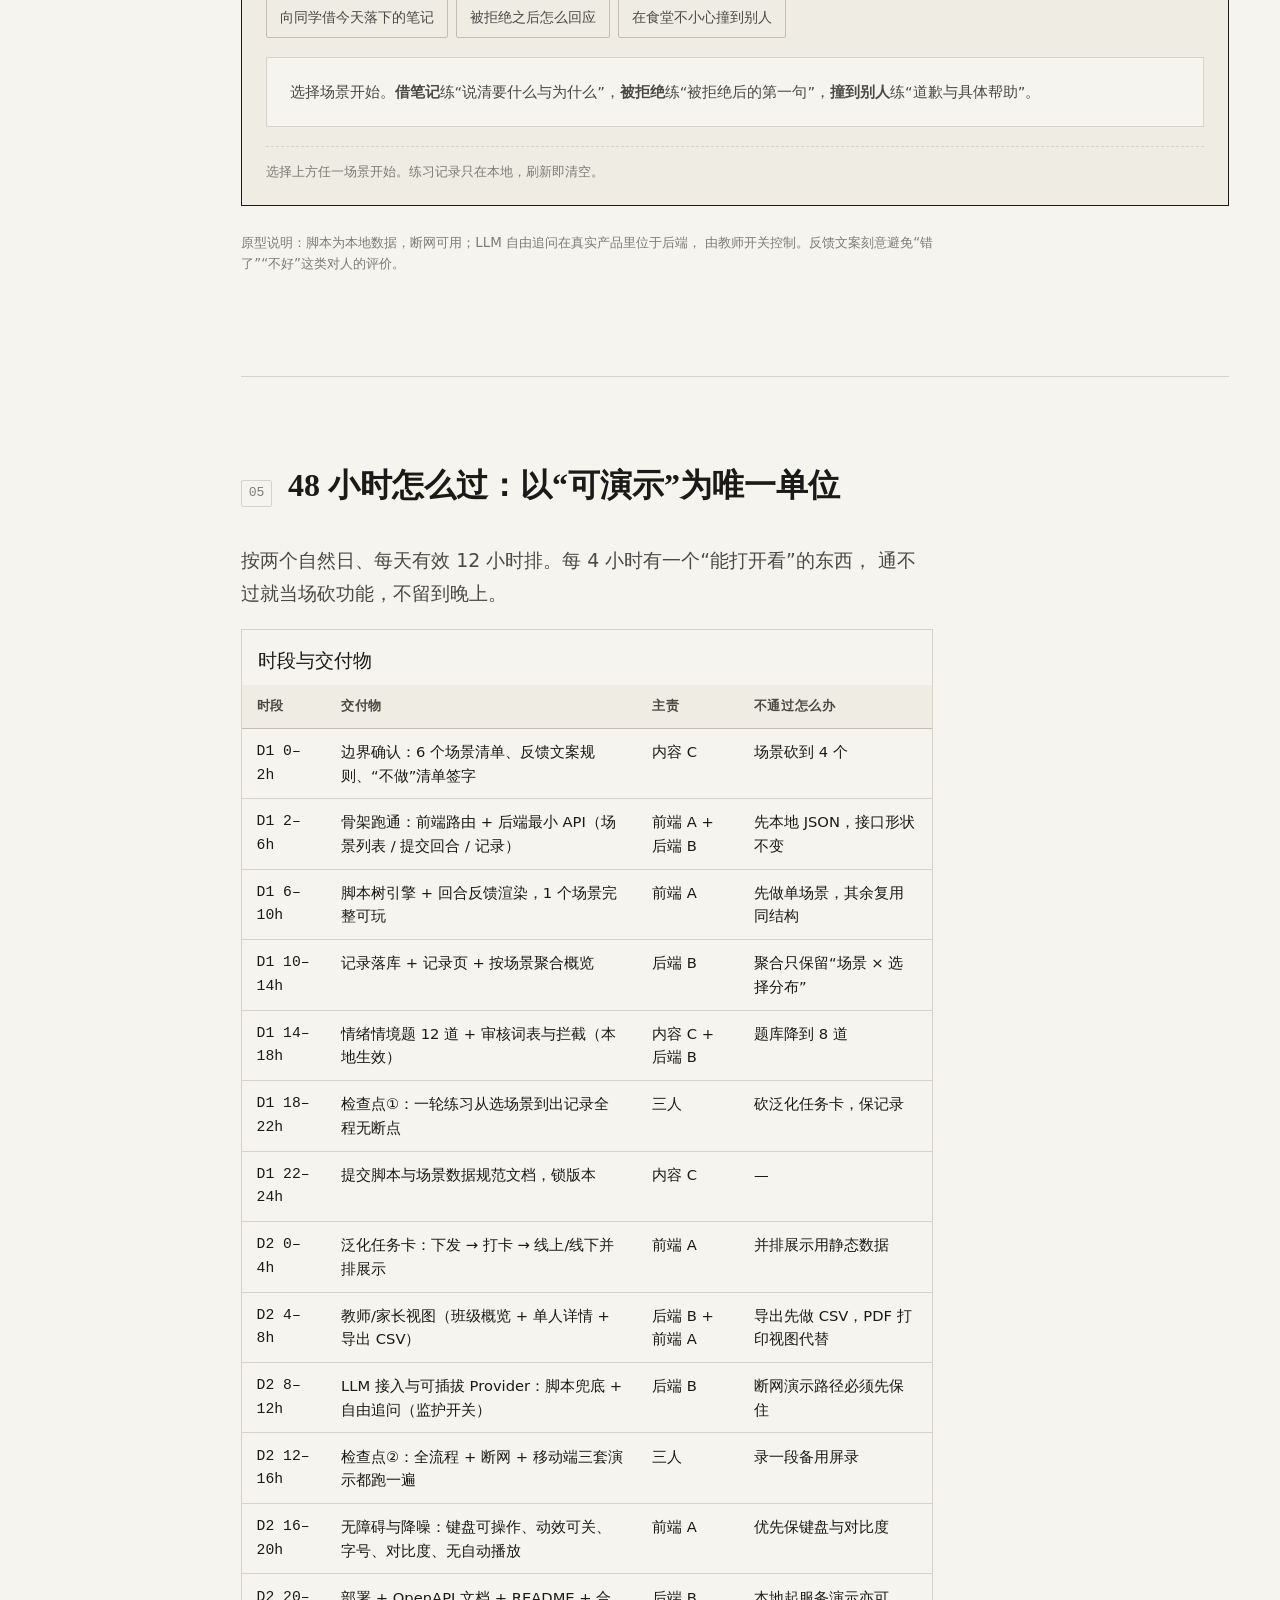
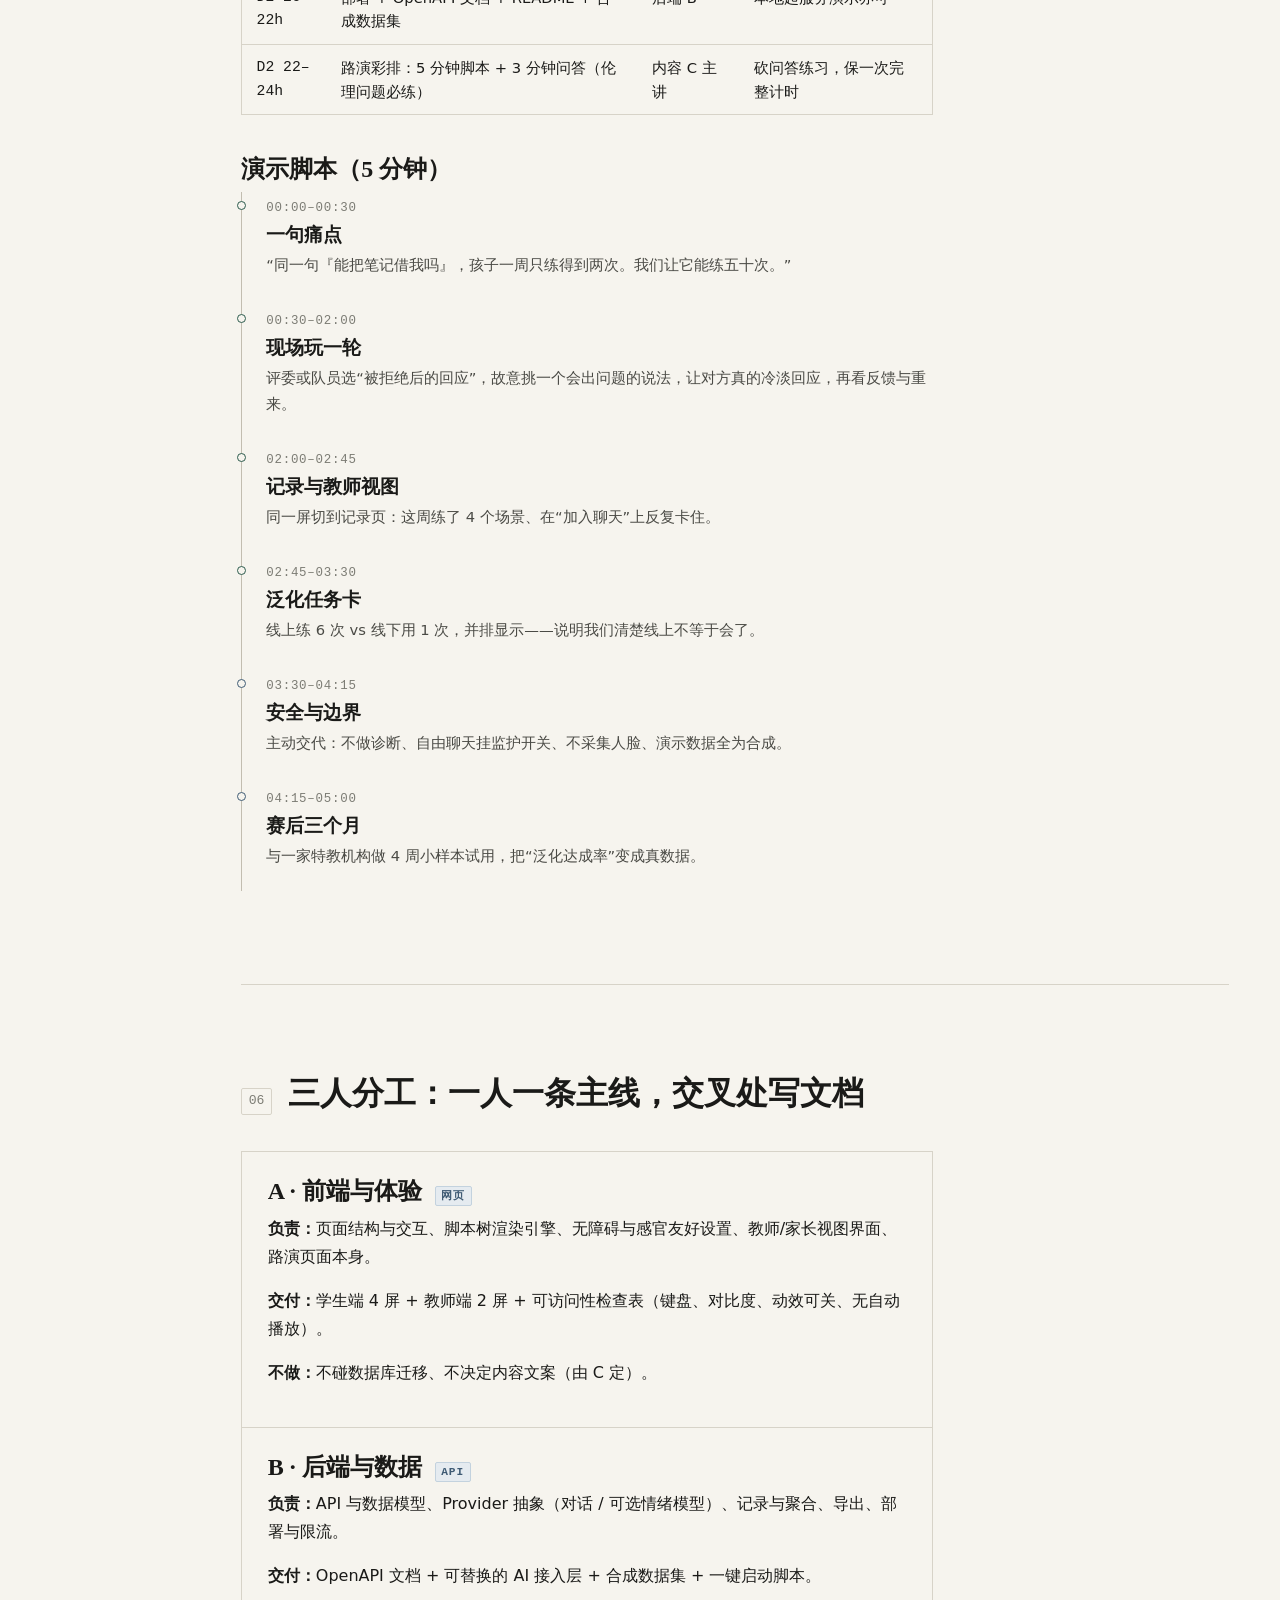
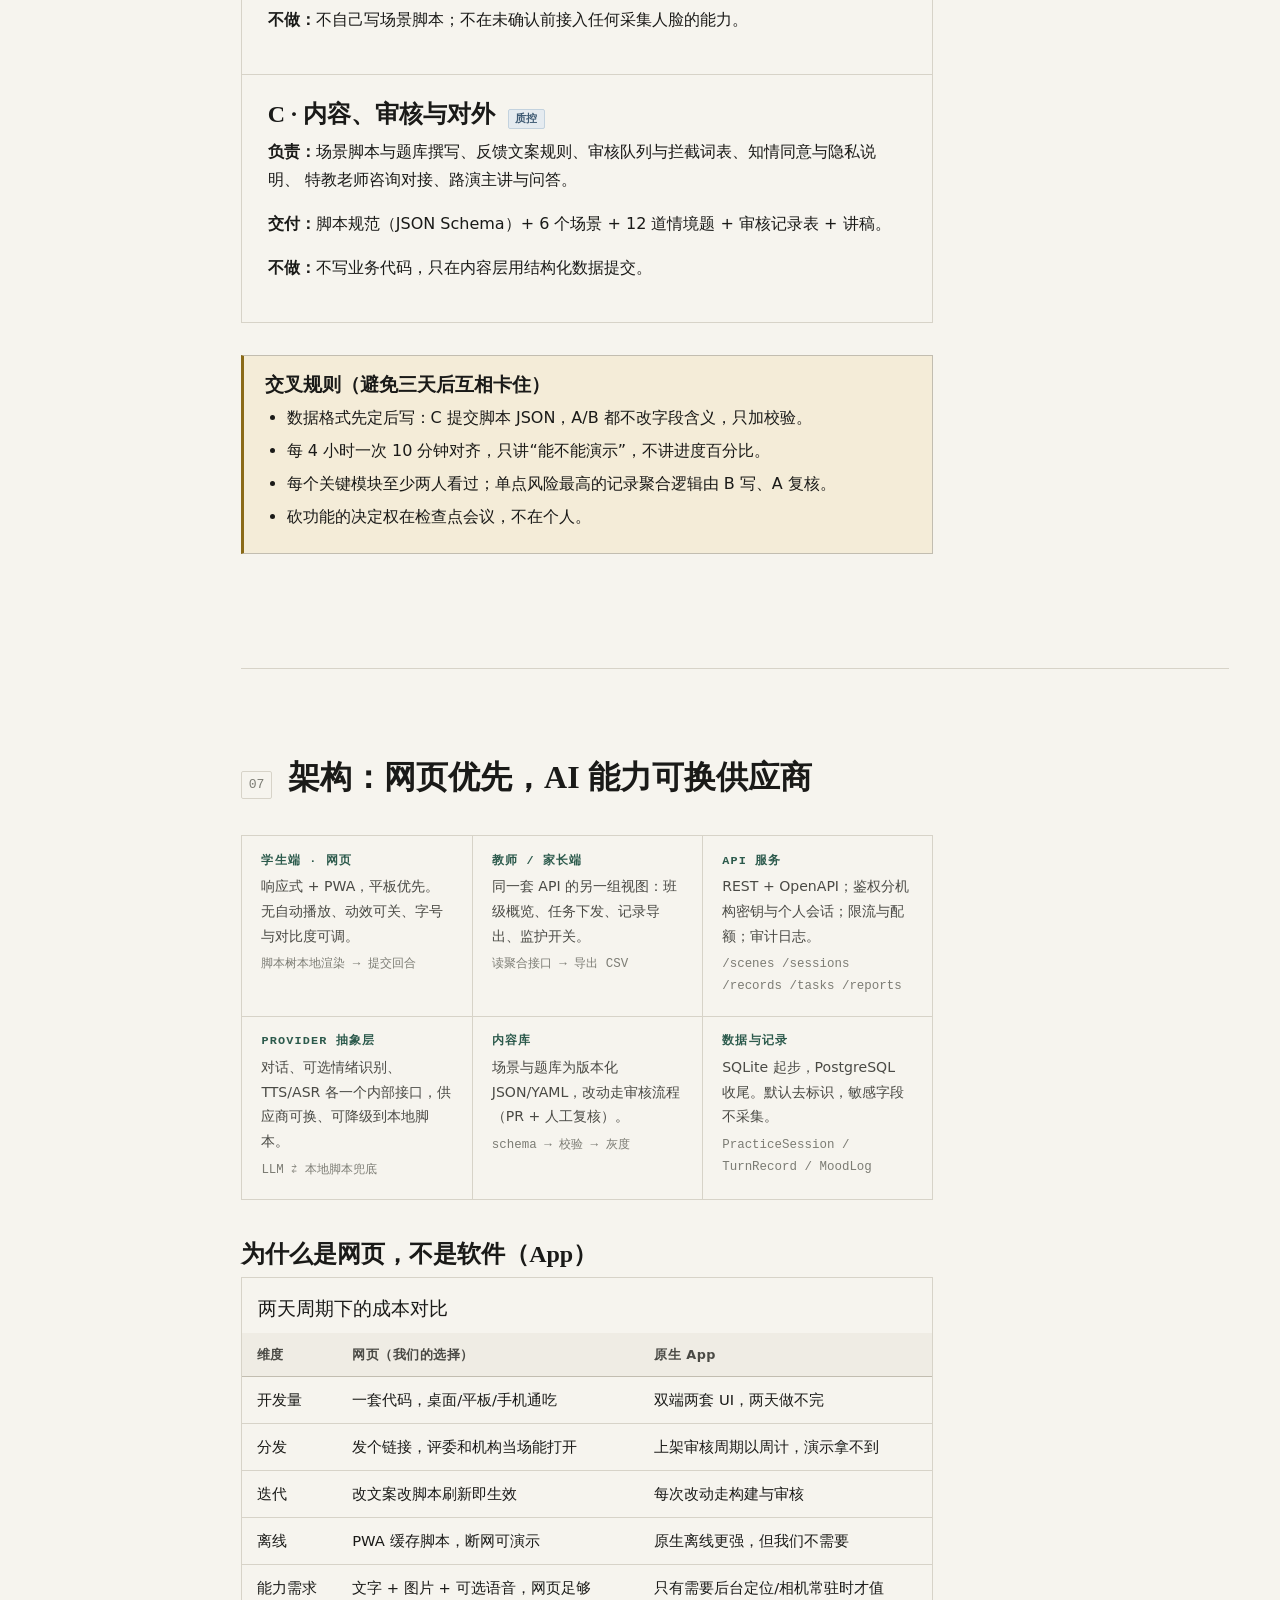
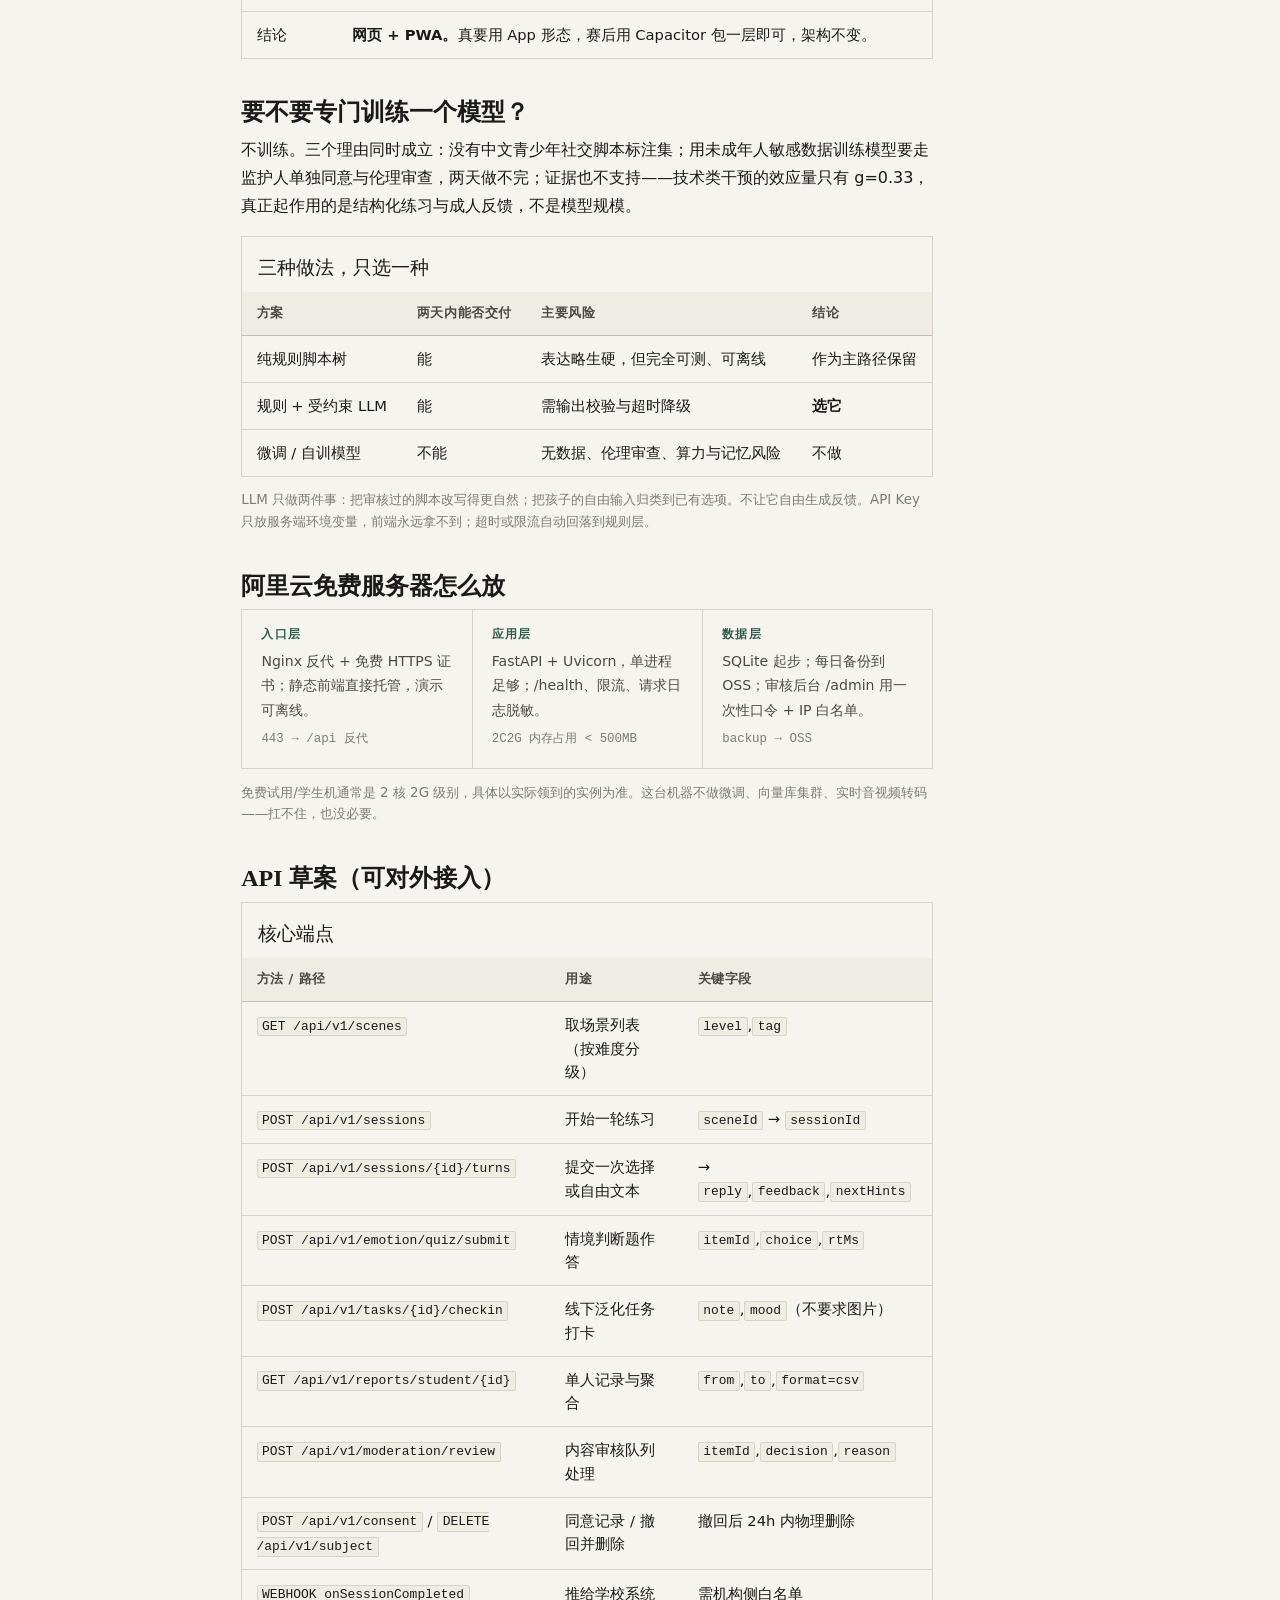
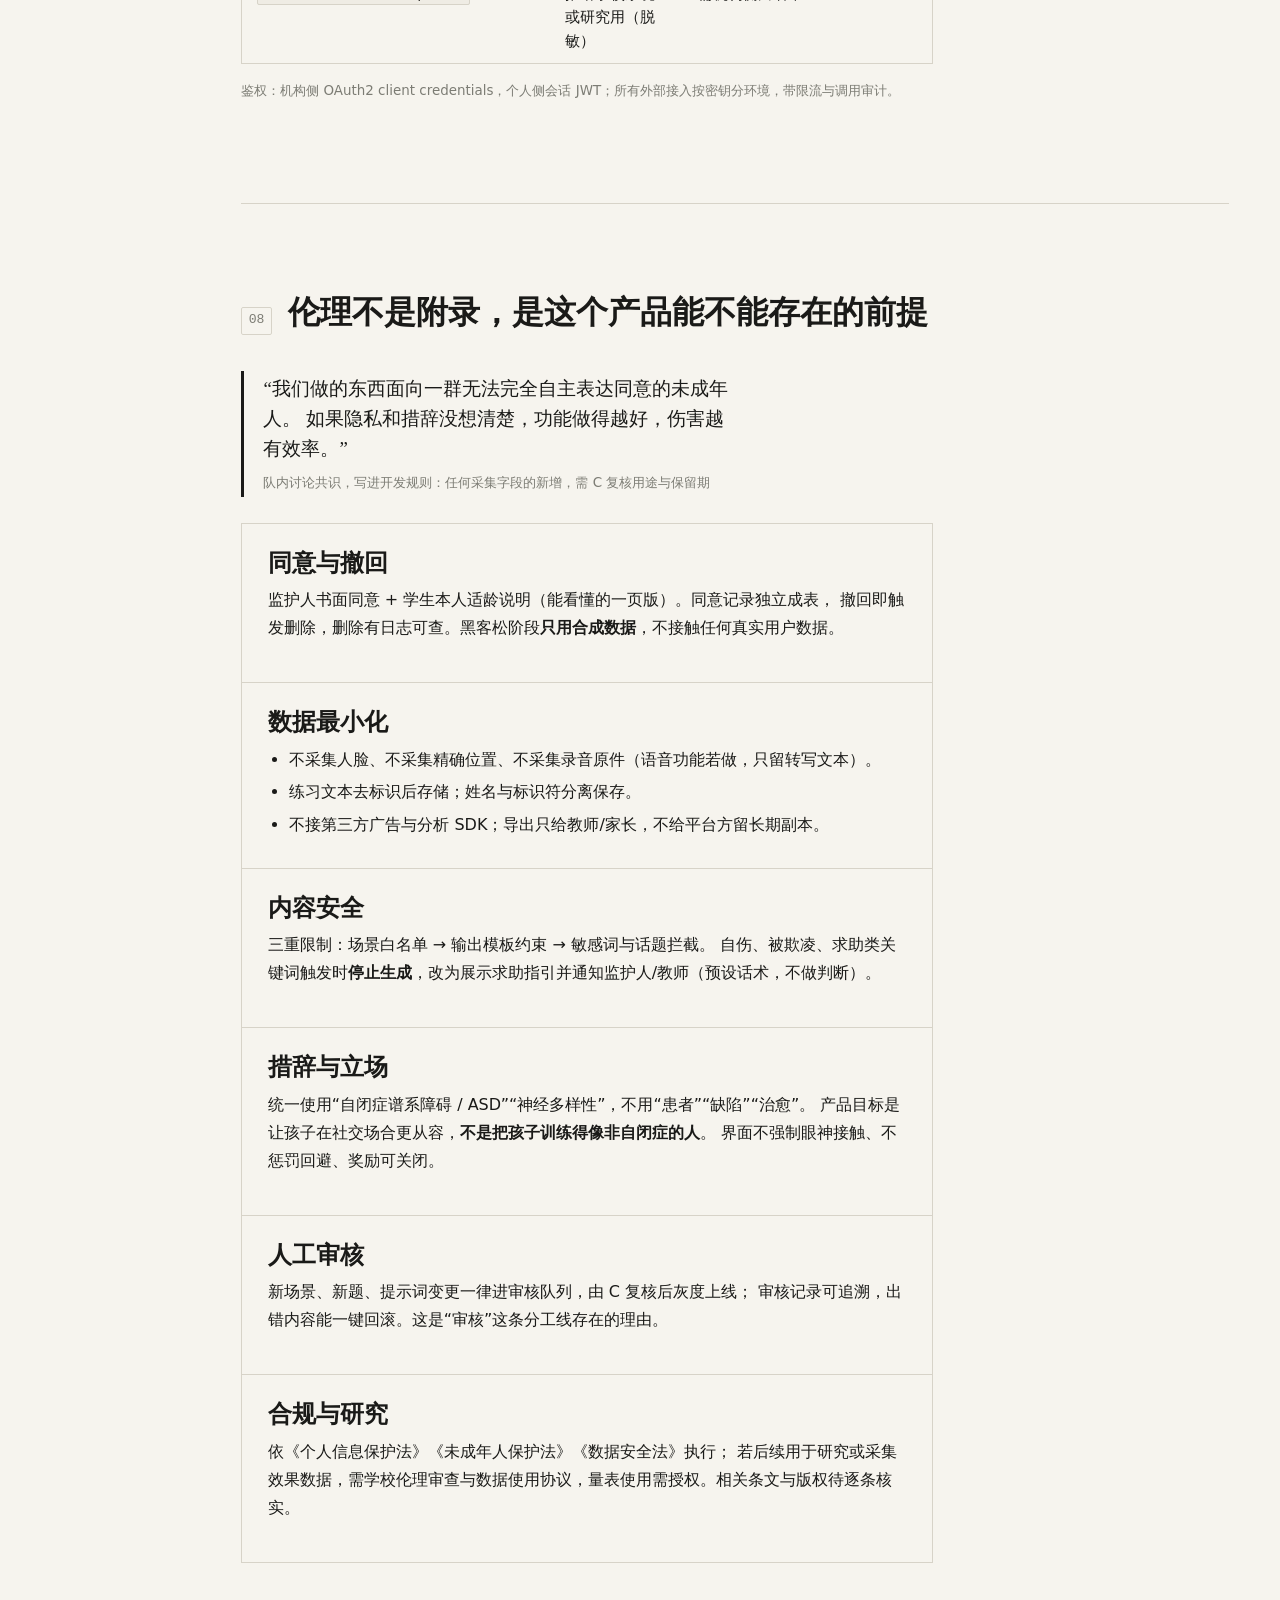
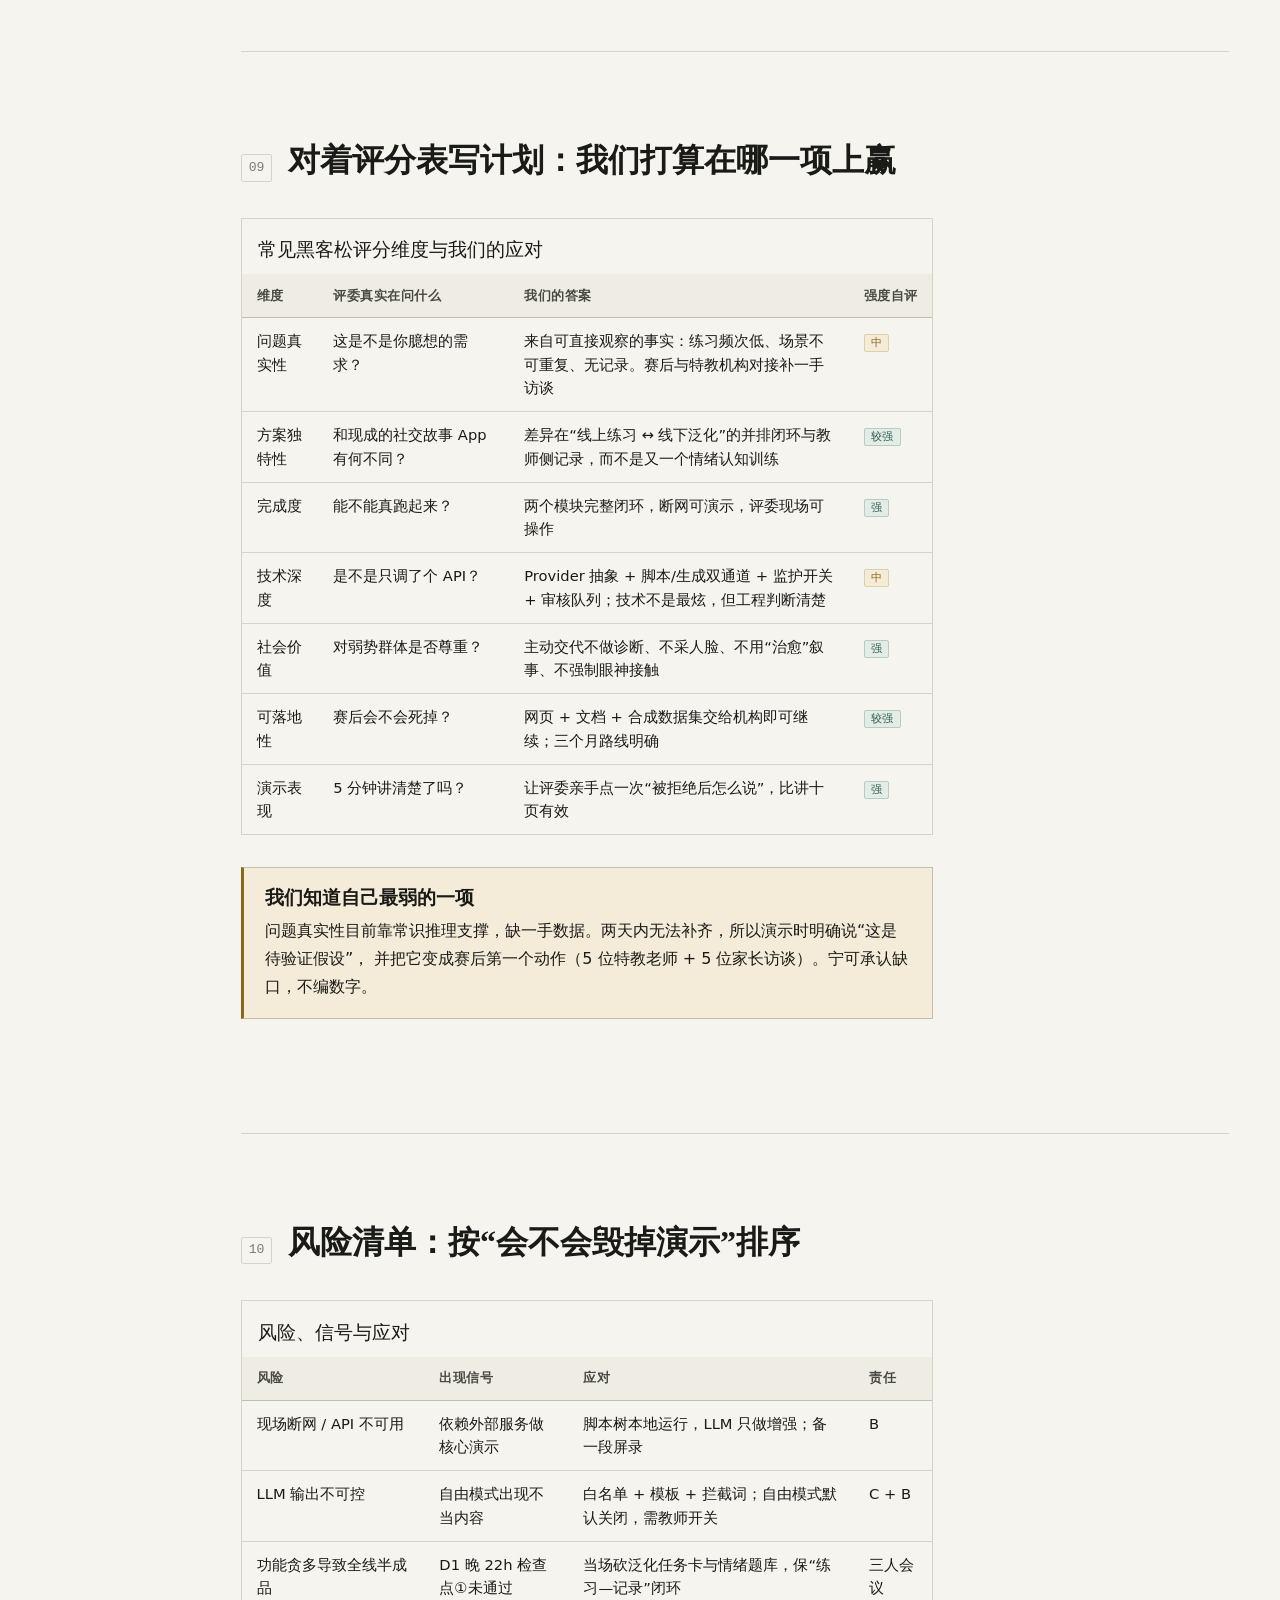
==== commit d18d8808: "本地 ServBay 站点与 API 状态提示 - 新增 xingqiao.localhost 的 Apache 反代示例 - 原型工具条探测同源 API，离线时自动回落" ====
--- a/index.html
+++ b/index.html
@@ -611,6 +611,7 @@
         <div class="proto-bar">
           <p class="name">社交脚本练习 · 演示版</p>
           <div class="btns" style="display:flex;gap:.5rem;align-items:center;flex-wrap:wrap">
+            <span class="chip no" id="api-state" title="正在检测同源 API">检查 API…</span>
             <span class="chip demo" id="proto-state">待开始</span>
             <button type="button" class="btn btn-ghost btn-sm" id="proto-reset">重新开始</button>
           </div>
@@ -1128,7 +1129,29 @@
 /* ================= 原型状态机 ================= */
 const el = (id)=>document.getElementById(id);
 const sceneList = el("scene-list"), stage = el("stage"), tally = el("tally"), stateChip = el("proto-state");
+const apiChip = el("api-state");
 let cur = null, turnIdx = 0, picks = [], done = false;
+
+/* 同源 API 探测：连上就标注，连不上不影响离线演示 */
+(async () => {
+  const ctrl = new AbortController();
+  const timer = setTimeout(() => ctrl.abort(), 1500);
+  try {
+    const r = await fetch("api/v1/scenes", {signal: ctrl.signal, headers: {Accept: "application/json"}});
+    clearTimeout(timer);
+    if (!r.ok) throw new Error("HTTP " + r.status);
+    const d = await r.json();
+    const n = (d.items || []).length;
+    apiChip.textContent = "本地 API 已连接 · " + n + " 个场景";
+    apiChip.className = "chip go";
+    apiChip.title = "原型对话仍使用内置脚本，避免断网演示失败；API 用于报名、记录与报告。";
+  } catch (e) {
+    clearTimeout(timer);
+    apiChip.textContent = "离线脚本模式";
+    apiChip.className = "chip no";
+    apiChip.title = "未检测到同源 /api；页面仍可完整演示。";
+  }
+})();
 
 function renderScenes(){
   sceneList.innerHTML = "";
